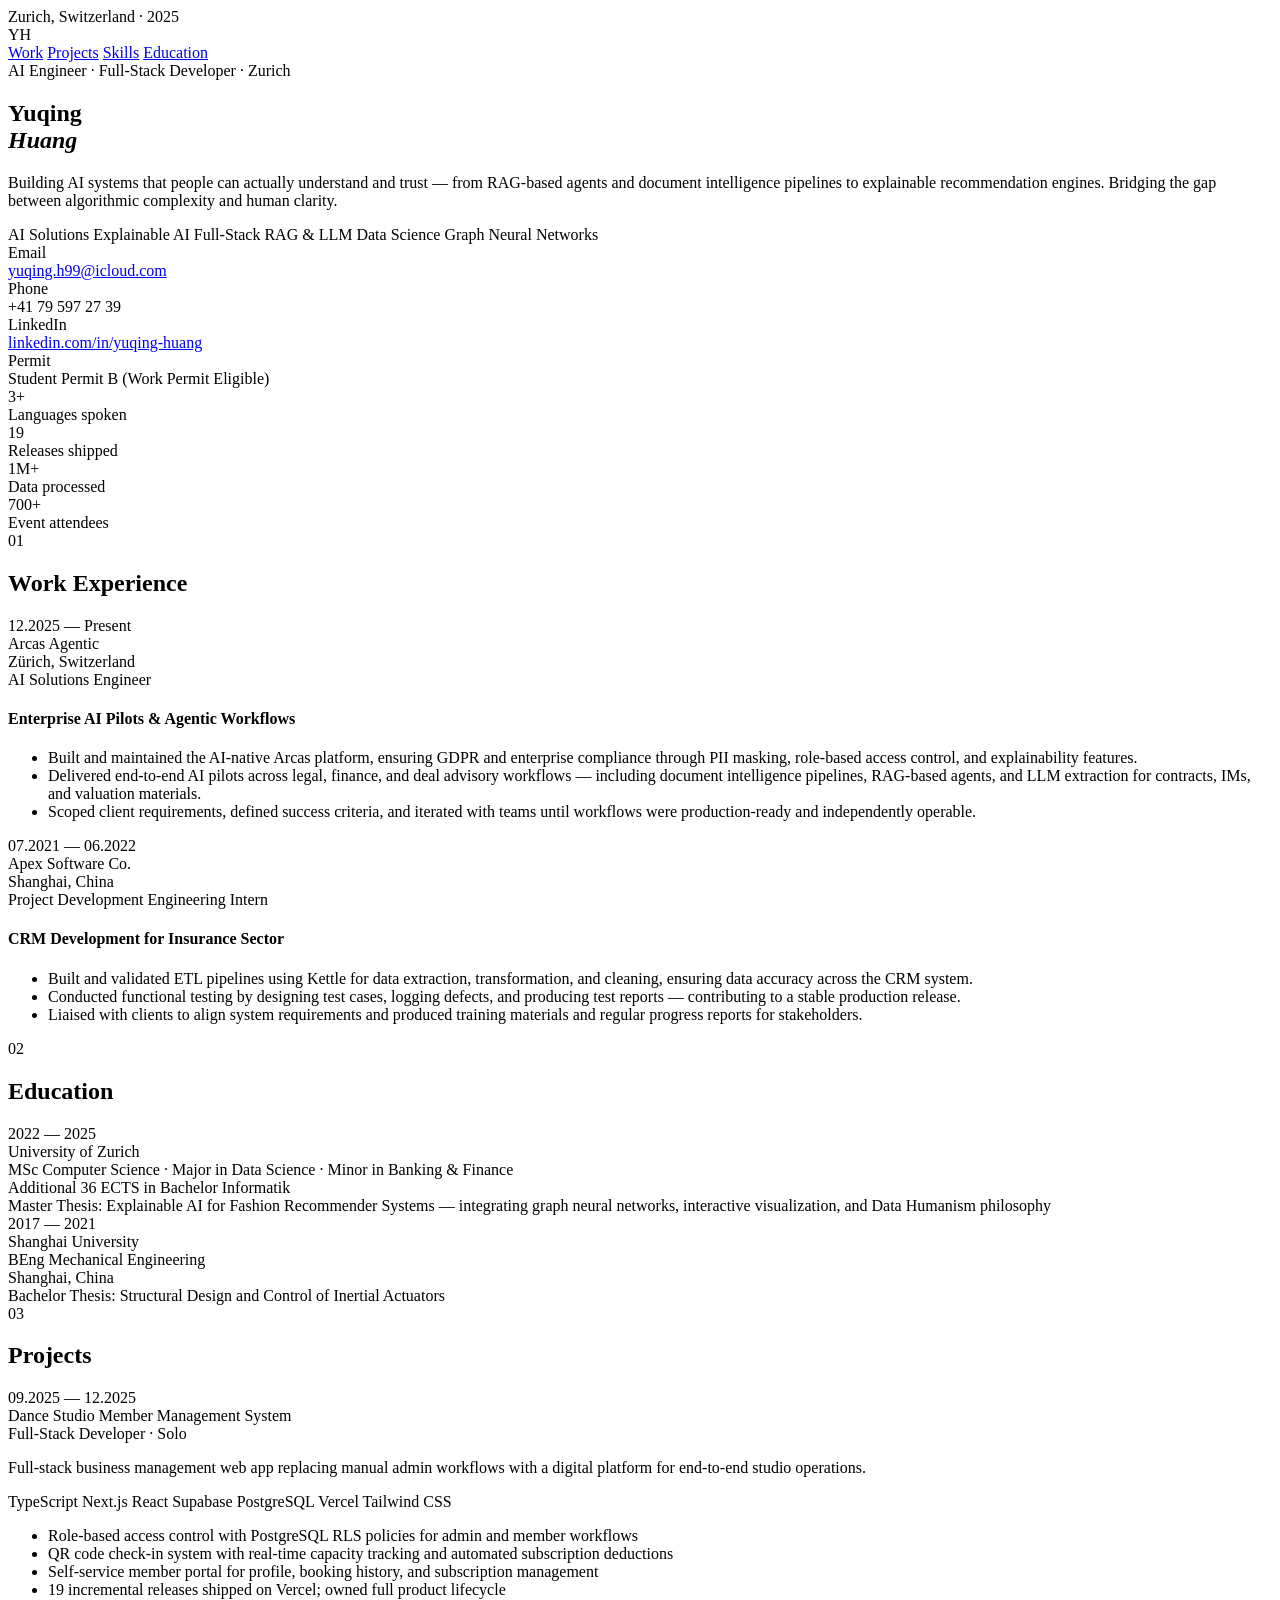
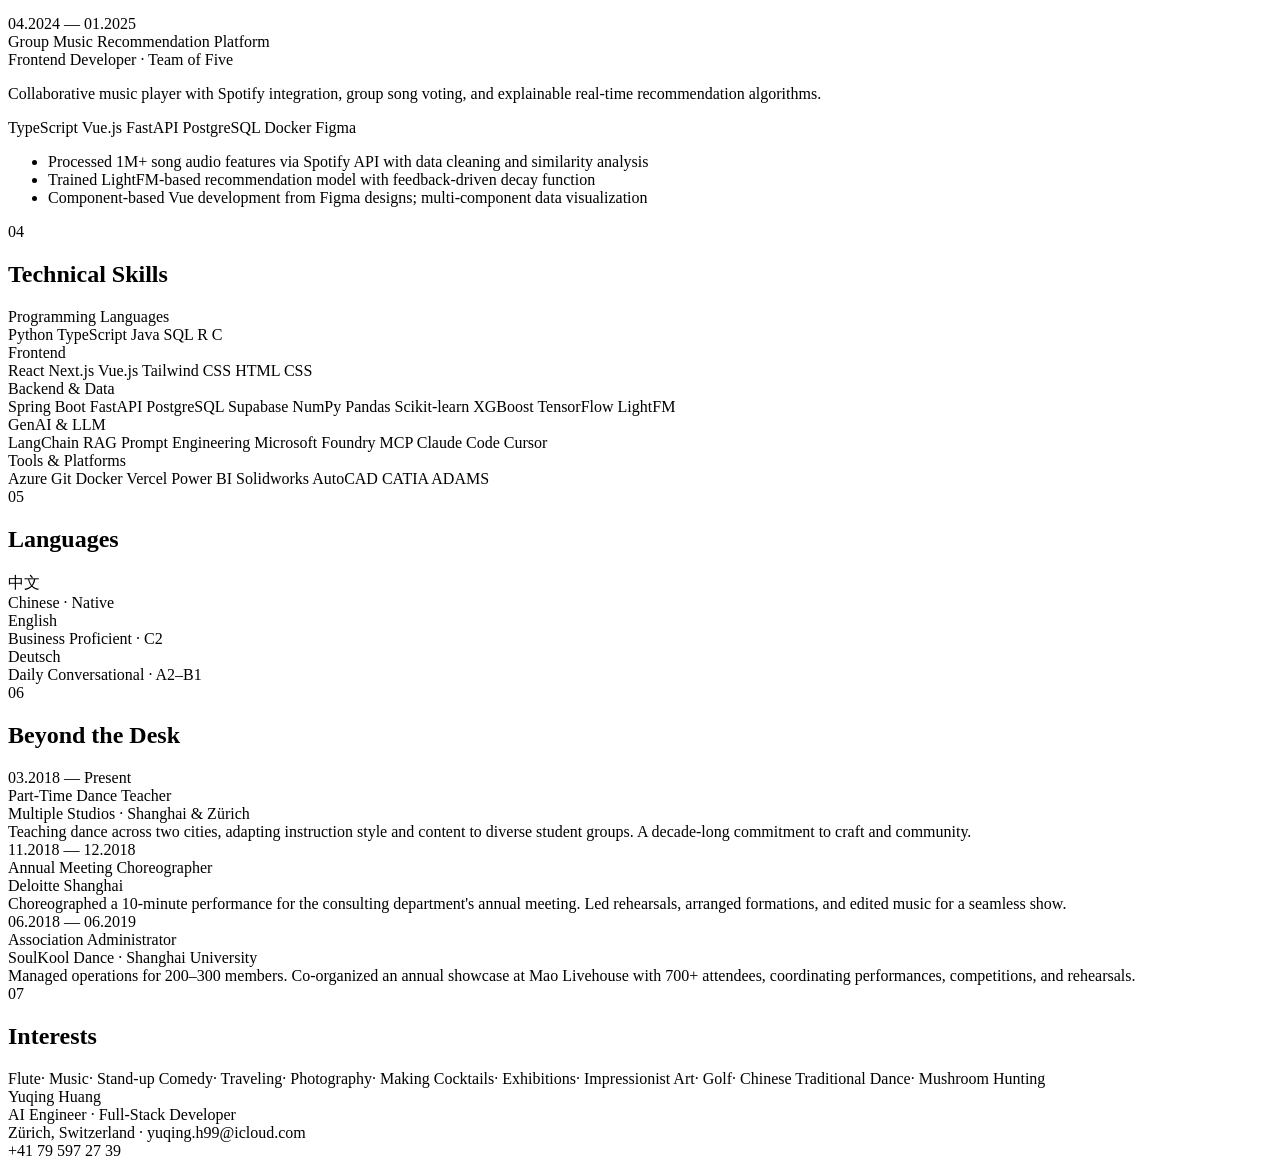
==== index.html @ eec92a1e "Deploy: static resume site Made-with: Cursor" ====
<!DOCTYPE html>
<html lang="en">
<head>
<meta charset="UTF-8">
<meta name="viewport" content="width=device-width, initial-scale=1.0">
<title>Yuqing Huang — AI Engineer & Full-Stack Developer</title>
<link rel="preconnect" href="https://fonts.googleapis.com">
<link href="https://fonts.googleapis.com/css2?family=Playfair+Display:ital,wght@0,400;0,700;0,900;1,400&family=DM+Mono:wght@300;400;500&family=DM+Sans:wght@300;400;500&display=swap" rel="stylesheet">
<link rel="stylesheet" href="styles.css">
</head>
<body>

<!-- MASTHEAD -->
<header class="masthead">
  <div class="masthead-left">Zurich, Switzerland · 2025</div>
  <div class="masthead-logo">YH</div>
  <nav class="masthead-right">
    <a href="#experience">Work</a>
    <a href="#projects">Projects</a>
    <a href="#skills">Skills</a>
    <a href="#education">Education</a>
  </nav>
</header>

<!-- HERO -->
<section class="hero">
  <div class="hero-content">
    <div class="hero-kicker">AI Engineer · Full-Stack Developer · Zurich</div>
    <h1 class="hero-headline">Yuqing<br><em>Huang</em></h1>
    <p class="hero-desc">
      Building AI systems that people can actually understand and trust — from RAG-based agents and document intelligence pipelines to explainable recommendation engines. Bridging the gap between algorithmic complexity and human clarity.
    </p>
    <div class="hero-tags">
      <span class="tag accent">AI Solutions</span>
      <span class="tag accent2">Explainable AI</span>
      <span class="tag">Full-Stack</span>
      <span class="tag">RAG &amp; LLM</span>
      <span class="tag">Data Science</span>
      <span class="tag">Graph Neural Networks</span>
    </div>
  </div>
  <aside class="hero-aside">
    <div class="contact-block">
      <div class="contact-label">Email</div>
      <div class="contact-value"><a href="mailto:yuqing.h99@icloud.com">yuqing.h99@icloud.com</a></div>
    </div>
    <div class="contact-block">
      <div class="contact-label">Phone</div>
      <div class="contact-value">+41 79 597 27 39</div>
    </div>
    <div class="contact-block">
      <div class="contact-label">LinkedIn</div>
      <div class="contact-value"><a href="https://linkedin.com/in/yuqing-huang-8309a61a2" target="_blank">linkedin.com/in/yuqing-huang</a></div>
    </div>
    <div class="contact-block">
      <div class="contact-label">Permit</div>
      <div class="contact-value">Student Permit B (Work Permit Eligible)</div>
    </div>
    <div class="stat-row">
      <div><div class="stat-num">3+</div><div class="stat-label">Languages spoken</div></div>
      <div><div class="stat-num">19</div><div class="stat-label">Releases shipped</div></div>
      <div><div class="stat-num">1M+</div><div class="stat-label">Data processed</div></div>
      <div><div class="stat-num">700+</div><div class="stat-label">Event attendees</div></div>
    </div>
  </aside>
</section>

<!-- EXPERIENCE -->
<section class="section" id="experience">
  <div class="section-header">
    <span class="section-num">01</span>
    <h2 class="section-title">Work Experience</h2>
    <div class="section-rule"></div>
  </div>
  <div class="exp-grid">

    <div class="exp-item">
      <div class="exp-meta">
        <div class="exp-period">12.2025 — Present</div>
        <div class="exp-company">Arcas Agentic</div>
        <div class="exp-location">Zürich, Switzerland</div>
      </div>
      <div class="exp-body">
        <div class="exp-role">AI Solutions Engineer</div>
        <h4>Enterprise AI Pilots &amp; Agentic Workflows</h4>
        <ul class="exp-bullets">
          <li>Built and maintained the AI-native Arcas platform, ensuring GDPR and enterprise compliance through PII masking, role-based access control, and explainability features.</li>
          <li>Delivered end-to-end AI pilots across legal, finance, and deal advisory workflows — including document intelligence pipelines, RAG-based agents, and LLM extraction for contracts, IMs, and valuation materials.</li>
          <li>Scoped client requirements, defined success criteria, and iterated with teams until workflows were production-ready and independently operable.</li>
        </ul>
      </div>
    </div>

    <div class="exp-item">
      <div class="exp-meta">
        <div class="exp-period">07.2021 — 06.2022</div>
        <div class="exp-company">Apex Software Co.</div>
        <div class="exp-location">Shanghai, China</div>
      </div>
      <div class="exp-body">
        <div class="exp-role">Project Development Engineering Intern</div>
        <h4>CRM Development for Insurance Sector</h4>
        <ul class="exp-bullets">
          <li>Built and validated ETL pipelines using Kettle for data extraction, transformation, and cleaning, ensuring data accuracy across the CRM system.</li>
          <li>Conducted functional testing by designing test cases, logging defects, and producing test reports — contributing to a stable production release.</li>
          <li>Liaised with clients to align system requirements and produced training materials and regular progress reports for stakeholders.</li>
        </ul>
      </div>
    </div>

  </div>
</section>

<!-- EDUCATION -->
<section class="section" id="education">
  <div class="section-header">
    <span class="section-num">02</span>
    <h2 class="section-title">Education</h2>
    <div class="section-rule"></div>
  </div>
  <div class="edu-grid">
    <div class="edu-card">
      <div class="edu-year">2022 — 2025</div>
      <div class="edu-school">University of Zurich</div>
      <div class="edu-degree">MSc Computer Science · Major in Data Science · Minor in Banking &amp; Finance<br>Additional 36 ECTS in Bachelor Informatik</div>
      <div class="edu-thesis">Master Thesis: Explainable AI for Fashion Recommender Systems — integrating graph neural networks, interactive visualization, and Data Humanism philosophy</div>
    </div>
    <div class="edu-card">
      <div class="edu-year">2017 — 2021</div>
      <div class="edu-school">Shanghai University</div>
      <div class="edu-degree">BEng Mechanical Engineering<br>Shanghai, China</div>
      <div class="edu-thesis">Bachelor Thesis: Structural Design and Control of Inertial Actuators</div>
    </div>
  </div>
</section>

<!-- PROJECTS -->
<section class="section" id="projects">
  <div class="section-header">
    <span class="section-num">03</span>
    <h2 class="section-title">Projects</h2>
    <div class="section-rule"></div>
  </div>
  <div class="proj-grid">

    <div class="proj-card">
      <div class="proj-period">09.2025 — 12.2025</div>
      <div class="proj-title">Dance Studio Member Management System</div>
      <div class="proj-role-badge">Full-Stack Developer · Solo</div>
      <p class="proj-desc">Full-stack business management web app replacing manual admin workflows with a digital platform for end-to-end studio operations.</p>
      <div class="proj-stack">
        <span class="stack-pill">TypeScript</span>
        <span class="stack-pill">Next.js</span>
        <span class="stack-pill">React</span>
        <span class="stack-pill">Supabase</span>
        <span class="stack-pill">PostgreSQL</span>
        <span class="stack-pill">Vercel</span>
        <span class="stack-pill">Tailwind CSS</span>
      </div>
      <ul class="proj-highlights">
        <li>Role-based access control with PostgreSQL RLS policies for admin and member workflows</li>
        <li>QR code check-in system with real-time capacity tracking and automated subscription deductions</li>
        <li>Self-service member portal for profile, booking history, and subscription management</li>
        <li>19 incremental releases shipped on Vercel; owned full product lifecycle</li>
      </ul>
    </div>

    <div class="proj-card">
      <div class="proj-period">04.2024 — 01.2025</div>
      <div class="proj-title">Group Music Recommendation Platform</div>
      <div class="proj-role-badge">Frontend Developer · Team of Five</div>
      <p class="proj-desc">Collaborative music player with Spotify integration, group song voting, and explainable real-time recommendation algorithms.</p>
      <div class="proj-stack">
        <span class="stack-pill">TypeScript</span>
        <span class="stack-pill">Vue.js</span>
        <span class="stack-pill">FastAPI</span>
        <span class="stack-pill">PostgreSQL</span>
        <span class="stack-pill">Docker</span>
        <span class="stack-pill">Figma</span>
      </div>
      <ul class="proj-highlights">
        <li>Processed 1M+ song audio features via Spotify API with data cleaning and similarity analysis</li>
        <li>Trained LightFM-based recommendation model with feedback-driven decay function</li>
        <li>Component-based Vue development from Figma designs; multi-component data visualization</li>
      </ul>
    </div>

  </div>
</section>

<!-- SKILLS -->
<section class="section" id="skills">
  <div class="section-header">
    <span class="section-num">04</span>
    <h2 class="section-title">Technical Skills</h2>
    <div class="section-rule"></div>
  </div>
  <div class="skills-layout">
    <div>
      <div class="skill-group">
        <div class="skill-group-label">Programming Languages</div>
        <div class="skills-pills">
          <span class="skill-pill highlight">Python</span>
          <span class="skill-pill highlight2">TypeScript</span>
          <span class="skill-pill">Java</span>
          <span class="skill-pill">SQL</span>
          <span class="skill-pill">R</span>
          <span class="skill-pill">C</span>
        </div>
      </div>
      <div class="skill-group">
        <div class="skill-group-label">Frontend</div>
        <div class="skills-pills">
          <span class="skill-pill highlight2">React</span>
          <span class="skill-pill">Next.js</span>
          <span class="skill-pill">Vue.js</span>
          <span class="skill-pill">Tailwind CSS</span>
          <span class="skill-pill">HTML</span>
          <span class="skill-pill">CSS</span>
        </div>
      </div>
      <div class="skill-group">
        <div class="skill-group-label">Backend &amp; Data</div>
        <div class="skills-pills">
          <span class="skill-pill">Spring Boot</span>
          <span class="skill-pill">FastAPI</span>
          <span class="skill-pill">PostgreSQL</span>
          <span class="skill-pill">Supabase</span>
          <span class="skill-pill">NumPy</span>
          <span class="skill-pill">Pandas</span>
          <span class="skill-pill">Scikit-learn</span>
          <span class="skill-pill">XGBoost</span>
          <span class="skill-pill">TensorFlow</span>
          <span class="skill-pill">LightFM</span>
        </div>
      </div>
    </div>
    <div>
      <div class="skill-group">
        <div class="skill-group-label">GenAI &amp; LLM</div>
        <div class="skills-pills">
          <span class="skill-pill highlight">LangChain</span>
          <span class="skill-pill highlight">RAG</span>
          <span class="skill-pill highlight">Prompt Engineering</span>
          <span class="skill-pill">Microsoft Foundry</span>
          <span class="skill-pill">MCP</span>
          <span class="skill-pill">Claude Code</span>
          <span class="skill-pill">Cursor</span>
        </div>
      </div>
      <div class="skill-group">
        <div class="skill-group-label">Tools &amp; Platforms</div>
        <div class="skills-pills">
          <span class="skill-pill">Azure</span>
          <span class="skill-pill">Git</span>
          <span class="skill-pill">Docker</span>
          <span class="skill-pill">Vercel</span>
          <span class="skill-pill">Power BI</span>
          <span class="skill-pill">Solidworks</span>
          <span class="skill-pill">AutoCAD</span>
          <span class="skill-pill">CATIA</span>
          <span class="skill-pill">ADAMS</span>
        </div>
      </div>
    </div>
  </div>
</section>

<!-- LANGUAGES -->
<section class="section">
  <div class="section-header">
    <span class="section-num">05</span>
    <h2 class="section-title">Languages</h2>
    <div class="section-rule"></div>
  </div>
  <div class="lang-row">
    <div class="lang-card">
      <div class="lang-name">中文</div>
      <div class="lang-bar"><div class="lang-fill" style="width:100%"></div></div>
      <div class="lang-level">Chinese · Native</div>
    </div>
    <div class="lang-card">
      <div class="lang-name">English</div>
      <div class="lang-bar"><div class="lang-fill" style="width:95%"></div></div>
      <div class="lang-level">Business Proficient · C2</div>
    </div>
    <div class="lang-card">
      <div class="lang-name">Deutsch</div>
      <div class="lang-bar"><div class="lang-fill" style="width:45%"></div></div>
      <div class="lang-level">Daily Conversational · A2–B1</div>
    </div>
  </div>
</section>

<!-- EXTRACURRICULAR -->
<section class="section">
  <div class="section-header">
    <span class="section-num">06</span>
    <h2 class="section-title">Beyond the Desk</h2>
    <div class="section-rule"></div>
  </div>
  <div class="extra-grid">
    <div class="extra-card">
      <div class="extra-period">03.2018 — Present</div>
      <div class="extra-title">Part-Time Dance Teacher</div>
      <div class="extra-org">Multiple Studios · Shanghai &amp; Zürich</div>
      <div class="extra-desc">Teaching dance across two cities, adapting instruction style and content to diverse student groups. A decade-long commitment to craft and community.</div>
    </div>
    <div class="extra-card">
      <div class="extra-period">11.2018 — 12.2018</div>
      <div class="extra-title">Annual Meeting Choreographer</div>
      <div class="extra-org">Deloitte Shanghai</div>
      <div class="extra-desc">Choreographed a 10-minute performance for the consulting department's annual meeting. Led rehearsals, arranged formations, and edited music for a seamless show.</div>
    </div>
    <div class="extra-card">
      <div class="extra-period">06.2018 — 06.2019</div>
      <div class="extra-title">Association Administrator</div>
      <div class="extra-org">SoulKool Dance · Shanghai University</div>
      <div class="extra-desc">Managed operations for 200–300 members. Co-organized an annual showcase at Mao Livehouse with 700+ attendees, coordinating performances, competitions, and rehearsals.</div>
    </div>
  </div>
</section>

<!-- INTERESTS -->
<section class="section">
  <div class="section-header">
    <span class="section-num">07</span>
    <h2 class="section-title">Interests</h2>
    <div class="section-rule"></div>
  </div>
  <div class="interests-cloud">
    <span class="interest-item">Flute</span><span class="interest-dot">·</span>
    <span class="interest-item">Music</span><span class="interest-dot">·</span>
    <span class="interest-item">Stand-up Comedy</span><span class="interest-dot">·</span>
    <span class="interest-item">Traveling</span><span class="interest-dot">·</span>
    <span class="interest-item">Photography</span><span class="interest-dot">·</span>
    <span class="interest-item">Making Cocktails</span><span class="interest-dot">·</span>
    <span class="interest-item">Exhibitions</span><span class="interest-dot">·</span>
    <span class="interest-item">Impressionist Art</span><span class="interest-dot">·</span>
    <span class="interest-item">Golf</span><span class="interest-dot">·</span>
    <span class="interest-item">Chinese Traditional Dance</span><span class="interest-dot">·</span>
    <span class="interest-item">Mushroom Hunting</span>
  </div>
</section>

<!-- FOOTER -->
<footer>
  <div class="footer-name">Yuqing Huang</div>
  <div class="footer-meta">
    AI Engineer · Full-Stack Developer<br>
    Zürich, Switzerland · yuqing.h99@icloud.com<br>
    +41 79 597 27 39
  </div>
</footer>

</body>
</html>
---- styles.css ----
:root {
:  --ink: #0f0f13;
:  --paper: #ffffff;
:  --cream: #f7f8fa;
:  --accent: #c0392b;
:  --accent2: #1d4ed8;
:  --muted: #4b4b57;
:  --rule: #dde0e6;
:}
:
:*, *::before, *::after { box-sizing: border-box; margin: 0; padding: 0; }
:html { scroll-behavior: smooth; }
:
:body {
:  background: var(--paper);
:  color: var(--ink);
:  font-family: 'DM Sans', sans-serif;
:  font-weight: 400;
:  font-size: 15px;
:  line-height: 1.75;
:  overflow-x: hidden;
:}
:
:/* MASTHEAD */
:.masthead {
:  border-bottom: 3px solid var(--ink);
:  padding: 0 60px;
:  display: grid;
:  grid-template-columns: 1fr auto 1fr;
:  align-items: center;
:  height: 64px;
:  position: sticky;
:  top: 0;
:  background: var(--paper);
:  z-index: 100;
:  box-shadow: 0 1px 0 var(--rule);
:}
:.masthead-left {
:  font-family: 'DM Mono', monospace;
:  font-size: 11px;
:  letter-spacing: 0.12em;
:  color: var(--muted);
:  text-transform: uppercase;
:}
:.masthead-logo {
:  font-family: 'Playfair Display', serif;
:  font-size: 22px;
:  font-weight: 900;
:  letter-spacing: -0.02em;
:  text-align: center;
:}
:.masthead-right {
:  display: flex;
:  gap: 28px;
:  justify-content: flex-end;
:}
:.masthead-right a {
:  font-family: 'DM Mono', monospace;
:  font-size: 10px;
:  letter-spacing: 0.14em;
:  text-transform: uppercase;
:  text-decoration: none;
:  color: var(--ink);
:  transition: color 0.2s;
:}
:.masthead-right a:hover { color: var(--accent); }
:
:/* HERO */
:.hero {
:  padding: 80px 60px 60px;
:  border-bottom: 1px solid var(--rule);
:  display: grid;
:  grid-template-columns: 1fr 340px;
:  gap: 60px;
:  align-items: end;
:}
:.hero-kicker {
:  font-family: 'DM Mono', monospace;
:  font-size: 11px;
:  letter-spacing: 0.18em;
:  text-transform: uppercase;
:  color: var(--accent);
:  margin-bottom: 20px;
:  display: flex;
:  align-items: center;
:  gap: 12px;
:  animation: fadeUp 0.6s 0.1s both;
:}
:.hero-kicker::before {
:  content: '';
:  display: block;
:  width: 32px;
:  height: 1px;
:  background: var(--accent);
:}
:.hero-headline {
:  font-family: 'Playfair Display', serif;
:  font-size: clamp(52px, 7vw, 96px);
:  font-weight: 900;
:  line-height: 0.95;
:  letter-spacing: -0.03em;
:  margin-bottom: 32px;
:  animation: fadeUp 0.7s 0.2s both;
:}
:.hero-headline em { font-style: italic; color: var(--accent); }
:.hero-desc {
:  font-size: 16px;
:  color: var(--muted);
:  max-width: 520px;
:  line-height: 1.7;
:  margin-bottom: 40px;
:  animation: fadeUp 0.7s 0.35s both;
:}
:.hero-tags {
:  display: flex;
:  flex-wrap: wrap;
:  gap: 10px;
:  animation: fadeUp 0.7s 0.5s both;
:}
:.tag {
:  border: 1px solid var(--ink);
:  padding: 5px 14px;
:  font-family: 'DM Mono', monospace;
:  font-size: 10px;
:  letter-spacing: 0.12em;
:  text-transform: uppercase;
:  border-radius: 100px;
:  transition: all 0.2s;
:  cursor: default;
:}
:.tag:hover { background: var(--ink); color: var(--paper); }
:.tag.accent { background: var(--accent); color: white; border-color: var(--accent); }
:.tag.accent2 { background: var(--accent2); color: white; border-color: var(--accent2); }
:
:.hero-aside {
:  border-left: 1px solid var(--rule);
:  padding-left: 40px;
:  padding-bottom: 8px;
:  animation: fadeUp 0.8s 0.4s both;
:}
:.contact-block { margin-bottom: 22px; }
:.contact-label {
:  font-family: 'DM Mono', monospace;
:  font-size: 9px;
:  letter-spacing: 0.2em;
:  text-transform: uppercase;
:  color: var(--muted);
:  margin-bottom: 4px;
:}
:.contact-value { font-size: 13.5px; color: var(--ink); }
:.contact-value a { color: var(--ink); text-decoration: none; border-bottom: 1px solid var(--rule); transition: border-color 0.2s; }
:.contact-value a:hover { border-color: var(--accent); }
:
:.stat-row {
:  display: grid;
:  grid-template-columns: 1fr 1fr;
:  gap: 20px;
:  margin-top: 28px;
:  padding-top: 24px;
:  border-top: 1px solid var(--rule);
:}
:.stat-num {
:  font-family: 'Playfair Display', serif;
:  font-size: 34px;
:  font-weight: 700;
:  letter-spacing: -0.03em;
:  line-height: 1;
:}
:.stat-label {
:  font-family: 'DM Mono', monospace;
:  font-size: 9px;
:  letter-spacing: 0.15em;
:  text-transform: uppercase;
:  color: var(--muted);
:  margin-top: 4px;
:}
:
:/* SECTION */
:.section {
:  padding: 70px 60px;
:  border-bottom: 1px solid var(--rule);
:}
:.section:nth-child(even) { background: var(--cream); }
:.section-header {
:  display: flex;
:  align-items: baseline;
:  gap: 20px;
:  margin-bottom: 48px;
:}
:.section-num {
:  font-family: 'DM Mono', monospace;
:  font-size: 11px;
:  color: var(--accent);
:  letter-spacing: 0.1em;
:}
:.section-title {
:  font-family: 'Playfair Display', serif;
:  font-size: 36px;
:  font-weight: 700;
:  letter-spacing: -0.02em;
:}
:.section-rule { flex: 1; height: 1px; background: var(--rule); }
:
:/* EXPERIENCE */
:.exp-grid { display: grid; gap: 0; }
:.exp-item {
:  display: grid;
:  grid-template-columns: 200px 1fr;
:  gap: 40px;
:  padding: 36px 0;
:  border-top: 1px solid var(--rule);
:}
:.exp-meta { padding-top: 4px; }
:.exp-period {
:  font-family: 'DM Mono', monospace;
:  font-size: 11px;
:  color: var(--accent);
:  letter-spacing: 0.08em;
:  margin-bottom: 8px;
:}
:.exp-company {
:  font-family: 'Playfair Display', serif;
:  font-size: 18px;
:  font-weight: 700;
:  margin-bottom: 4px;
:}
:.exp-location {
:  font-family: 'DM Mono', monospace;
:  font-size: 10px;
:  color: var(--muted);
:  letter-spacing: 0.1em;
:}
:.exp-role {
:  font-family: 'DM Mono', monospace;
:  font-size: 10px;
:  letter-spacing: 0.12em;
:  text-transform: uppercase;
:  color: var(--accent2);
:  margin-bottom: 14px;
:  font-weight: 500;
:}
:.exp-body h4 {
:  font-family: 'Playfair Display', serif;
:  font-size: 22px;
:  font-weight: 700;
:  margin-bottom: 14px;
:  line-height: 1.2;
:}
:.exp-bullets { list-style: none; }
:.exp-bullets li {
:  font-size: 14.5px;
:  color: var(--ink);
:  line-height: 1.7;
:  padding: 7px 0 7px 22px;
:  position: relative;
:  border-top: 1px solid var(--cream);
:}
:.exp-bullets li::before {
:  content: '→';
:  position: absolute;
:  left: 0;
:  color: var(--accent);
:  font-size: 12px;
:  top: 10px;
:}
:
:/* EDUCATION */
:.edu-grid {
:  display: grid;
:  grid-template-columns: 1fr 1fr;
:  gap: 2px;
:  background: var(--ink);
:  border: 2px solid var(--ink);
:}
:.edu-card {
:  background: var(--paper);
:  padding: 40px;
:}
:.edu-year {
:  font-family: 'DM Mono', monospace;
:  font-size: 11px;
:  color: var(--accent);
:  letter-spacing: 0.1em;
:  margin-bottom: 12px;
:}
:.edu-school {
:  font-family: 'Playfair Display', serif;
:  font-size: 22px;
:  font-weight: 700;
:  margin-bottom: 8px;
:  line-height: 1.2;
:}
:.edu-degree {
:  font-size: 13.5px;
:  color: var(--muted);
:  margin-bottom: 18px;
:  line-height: 1.6;
:}
:.edu-thesis {
:  font-size: 13.5px;
:  padding: 14px 18px;
:  background: var(--cream);
:  border-left: 3px solid var(--accent);
:  font-style: italic;
:  color: var(--ink);
:  line-height: 1.6;
:}
:
:/* PROJECTS */
:.proj-grid {
:  display: grid;
:  grid-template-columns: 1fr 1fr;
:  gap: 32px;
:}
:.proj-card {
:  border: 1px solid var(--rule);
:  padding: 32px;
:  position: relative;
:  overflow: hidden;
:  background: var(--paper);
:  transition: border-color 0.3s;
:}
:.proj-card::before {
:  content: '';
:  position: absolute;
:  top: 0; left: 0; right: 0;
:  height: 3px;
:  background: var(--accent);
:  transform: scaleX(0);
:  transform-origin: left;
:  transition: transform 0.3s;
:}
:.proj-card:hover::before { transform: scaleX(1); }
:.proj-card:hover { border-color: var(--ink); }
:.proj-period {
:  font-family: 'DM Mono', monospace;
:  font-size: 10px;
:  color: var(--muted);
:  letter-spacing: 0.1em;
:  margin-bottom: 12px;
:}
:.proj-title {
:  font-family: 'Playfair Display', serif;
:  font-size: 20px;
:  font-weight: 700;
:  margin-bottom: 10px;
:  line-height: 1.2;
:}
:.proj-role-badge {
:  display: inline-block;
:  font-family: 'DM Mono', monospace;
:  font-size: 9px;
:  letter-spacing: 0.14em;
:  text-transform: uppercase;
:  padding: 4px 10px;
:  background: var(--ink);
:  color: var(--paper);
:  border-radius: 2px;
:  margin-bottom: 16px;
:}
:.proj-desc {
:  font-size: 13.5px;
:  color: var(--muted);
:  margin-bottom: 20px;
:  line-height: 1.65;
:}
:.proj-stack {
:  display: flex;
:  flex-wrap: wrap;
:  gap: 6px;
:  margin-bottom: 20px;
:}
:.stack-pill {
:  font-family: 'DM Mono', monospace;
:  font-size: 9px;
:  letter-spacing: 0.08em;
:  padding: 3px 9px;
:  border: 1px solid var(--rule);
:  border-radius: 3px;
:  color: var(--muted);
:}
:.proj-highlights { list-style: none; }
:.proj-highlights li {
:  font-size: 13.5px;
:  color: var(--ink);
:  padding: 6px 0 6px 18px;
:  position: relative;
:  border-top: 1px solid var(--cream);
:  line-height: 1.6;
:}
:.proj-highlights li::before {
:  content: '·';
:  position: absolute;
:  left: 0;
:  color: var(--accent);
:  font-size: 20px;
:  line-height: 1;
:  top: 5px;
:}
:
:/* SKILLS */
:.skills-layout { display: grid; grid-template-columns: 1fr 1fr; gap: 48px; }
:.skill-group { margin-bottom: 32px; }
:.skill-group-label {
:  font-family: 'DM Mono', monospace;
:  font-size: 10px;
:  letter-spacing: 0.18em;
:  text-transform: uppercase;
:  color: var(--accent);
:  margin-bottom: 14px;
:  padding-bottom: 8px;
:  border-bottom: 1px solid var(--rule);
:}
:.skills-pills { display: flex; flex-wrap: wrap; gap: 8px; }
:.skill-pill {
:  font-size: 13px;
:  padding: 5px 14px;
:  background: var(--cream);
:  border-radius: 4px;
:  color: var(--ink);
:  transition: all 0.2s;
:  cursor: default;
:}
:.skill-pill:hover { background: var(--ink); color: var(--paper); }
:.skill-pill.highlight { background: var(--accent); color: white; }
:.skill-pill.highlight2 { background: var(--accent2); color: white; }
:
:/* LANGUAGES */
:.lang-row {
:  display: grid;
:  grid-template-columns: repeat(3, 1fr);
:  gap: 2px;
:  background: var(--ink);
:  border: 2px solid var(--ink);
:}
:.lang-card { background: var(--paper); padding: 32px; text-align: center; }
:.lang-name {
:  font-family: 'Playfair Display', serif;
:  font-size: 28px;
:  font-weight: 700;
:  margin-bottom: 8px;
:}
:.lang-level {
:  font-family: 'DM Mono', monospace;
:  font-size: 10px;
:  letter-spacing: 0.14em;
:  text-transform: uppercase;
:  color: var(--muted);
:}
:.lang-bar {
:  width: 60px;
:  height: 3px;
:  background: var(--rule);
:  margin: 12px auto;
:  border-radius: 2px;
:  overflow: hidden;
:}
:.lang-fill { height: 100%; background: var(--accent); border-radius: 2px; }
:
:/* EXTRACURRICULAR */
:.extra-grid { display: grid; grid-template-columns: 1fr 1fr 1fr; gap: 24px; }
:.extra-card { padding: 28px; border: 1px solid var(--rule); background: var(--paper); }
:.extra-period {
:  font-family: 'DM Mono', monospace;
:  font-size: 10px;
:  color: var(--accent);
:  letter-spacing: 0.08em;
:  margin-bottom: 10px;
:}
:.extra-title {
:  font-family: 'Playfair Display', serif;
:  font-size: 17px;
:  font-weight: 700;
:  margin-bottom: 6px;
:  line-height: 1.3;
:}
:.extra-org {
:  font-family: 'DM Mono', monospace;
:  font-size: 10px;
:  color: var(--accent2);
:  letter-spacing: 0.1em;
:  margin-bottom: 12px;
:}
:.extra-desc { font-size: 13.5px; color: var(--muted); line-height: 1.6; }
:
:/* INTERESTS */
:.interests-cloud { display: flex; flex-wrap: wrap; gap: 12px; align-items: center; }
:.interest-item {
:  font-family: 'Playfair Display', serif;
:  font-style: italic;
:  font-size: clamp(13px, 2vw, 20px);
:  color: var(--muted);
:  transition: color 0.2s;
:  cursor: default;
:}
:.interest-item:hover { color: var(--accent); }
:.interest-dot { color: var(--rule); font-family: 'DM Mono', monospace; }
:
:/* FOOTER */
:footer {
:  padding: 48px 60px;
:  display: flex;
:  justify-content: space-between;
:  align-items: center;
:  background: var(--ink);
:  color: var(--paper);
:}
:.footer-name { font-family: 'Playfair Display', serif; font-size: 28px; font-weight: 700; }
:.footer-meta {
:  font-family: 'DM Mono', monospace;
:  font-size: 10px;
:  letter-spacing: 0.12em;
:  color: #a0a0a8;
:  text-align: right;
:  line-height: 1.8;
:}
:
:@keyframes fadeUp {
:  from { opacity: 0; transform: translateY(24px); }
:  to   { opacity: 1; transform: none; }
:}
:
:@media (max-width: 900px) {
:  .masthead { padding: 0 24px; }
:  .masthead-left { display: none; }
:  .hero { grid-template-columns: 1fr; padding: 48px 24px; }
:  .hero-aside { border-left: none; border-top: 1px solid var(--rule); padding-left: 0; padding-top: 32px; }
:  .section { padding: 48px 24px; }
:  .exp-item { grid-template-columns: 1fr; gap: 8px; }
:  .edu-grid, .proj-grid, .lang-row, .extra-grid, .skills-layout { grid-template-columns: 1fr; }
:  footer { flex-direction: column; gap: 20px; text-align: center; padding: 40px 24px; }
:  .footer-meta { text-align: center; }
:}
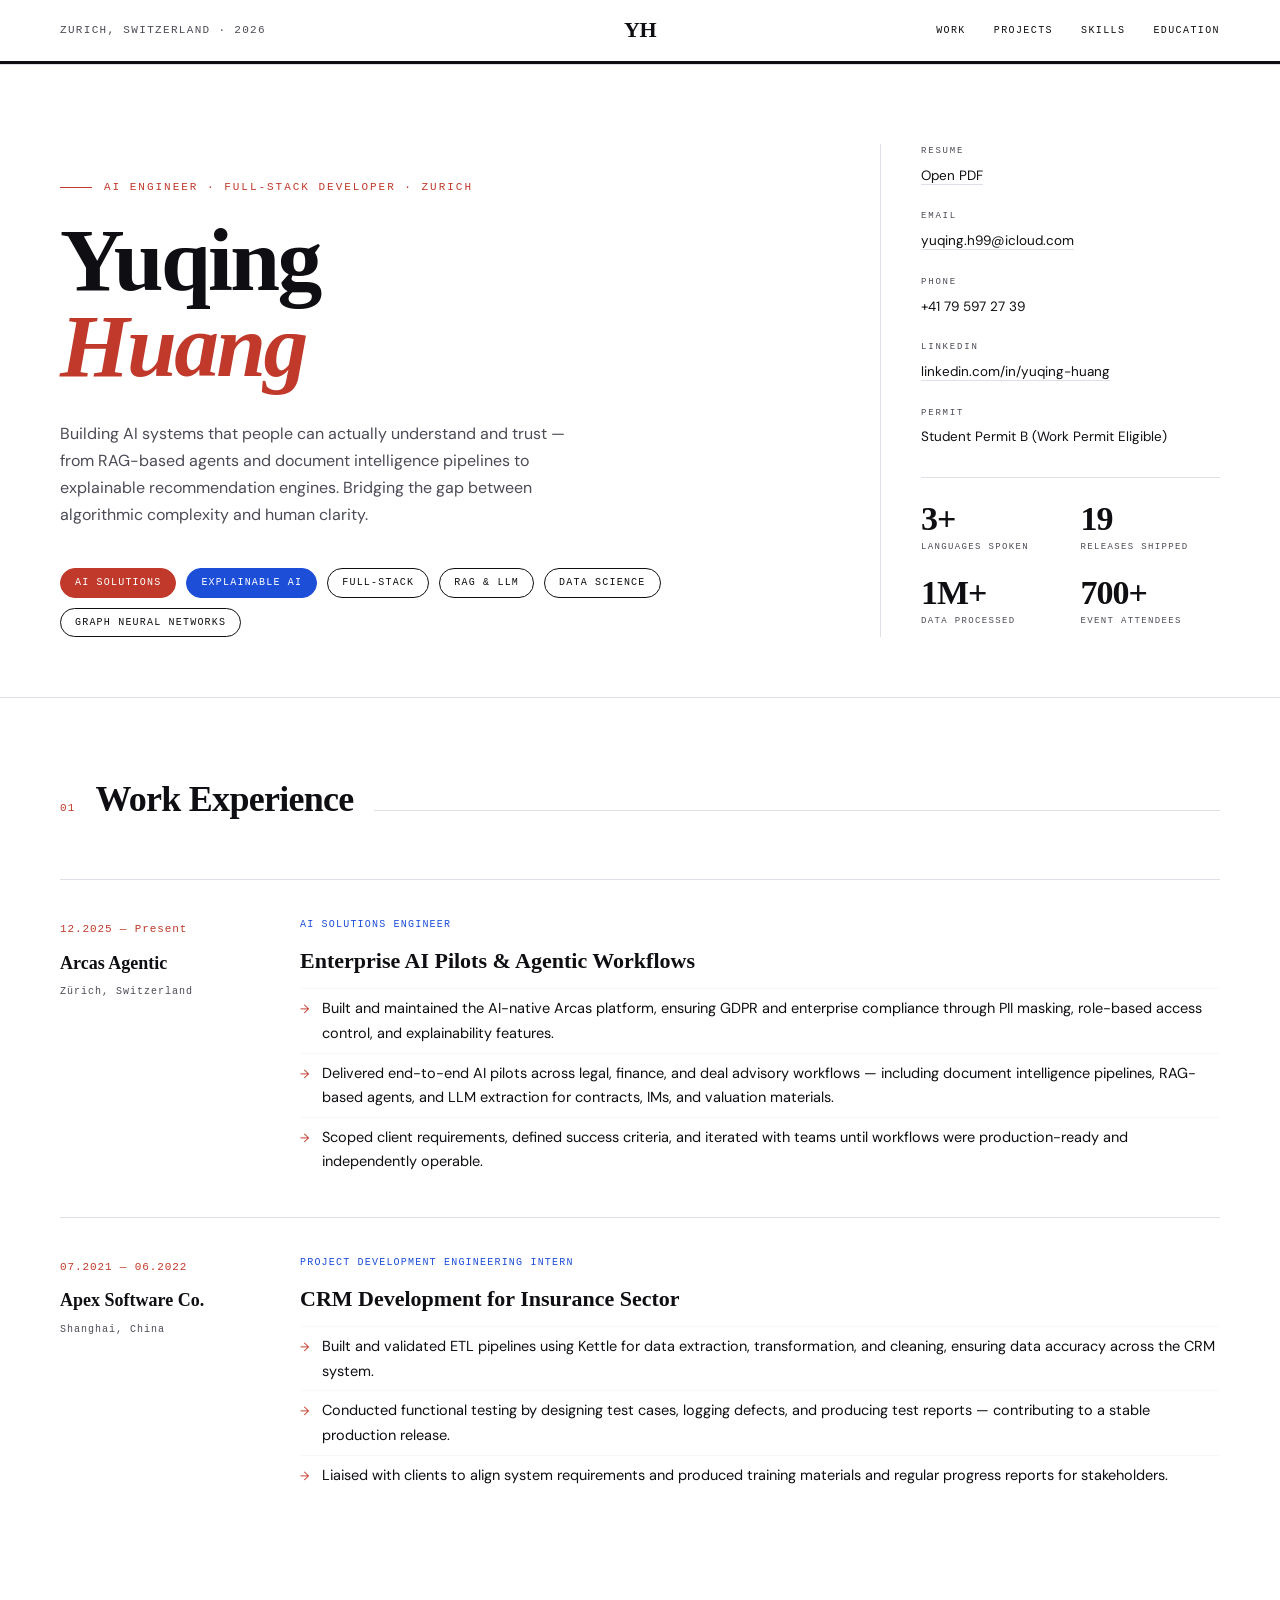
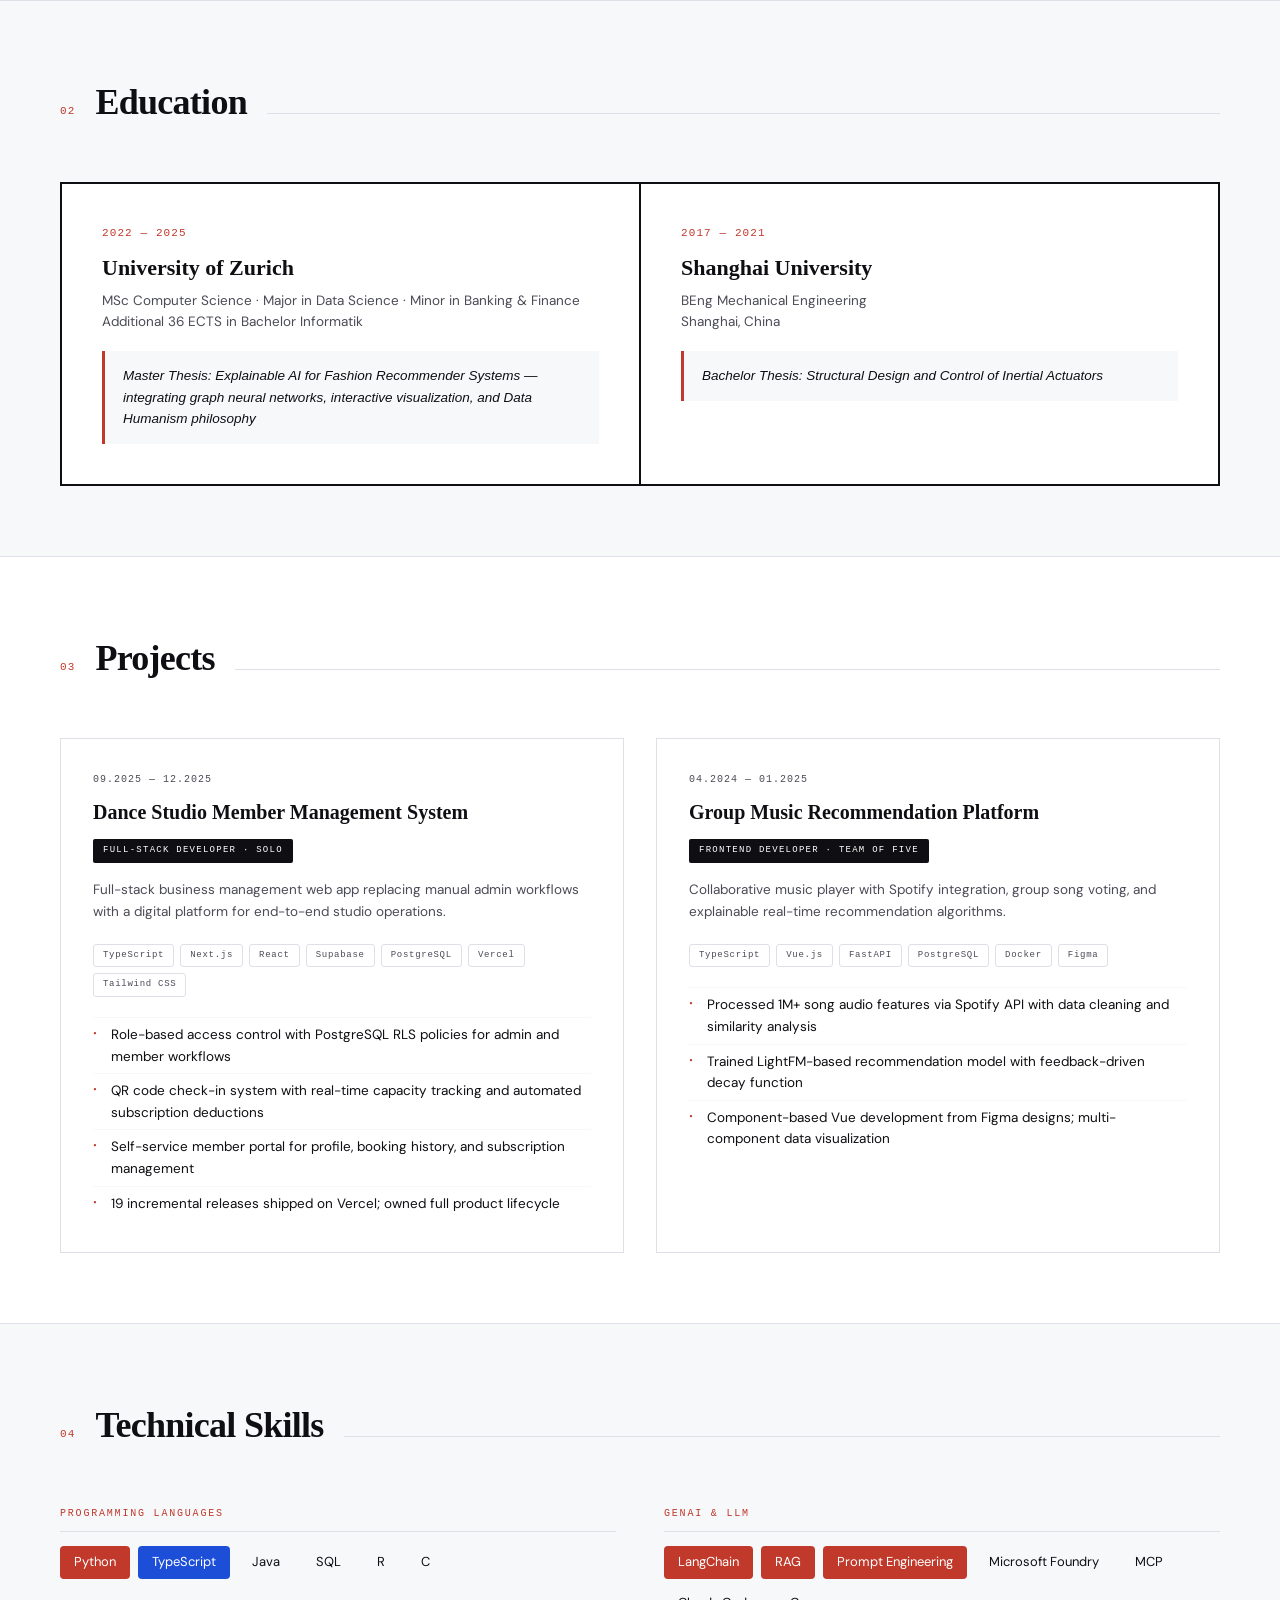
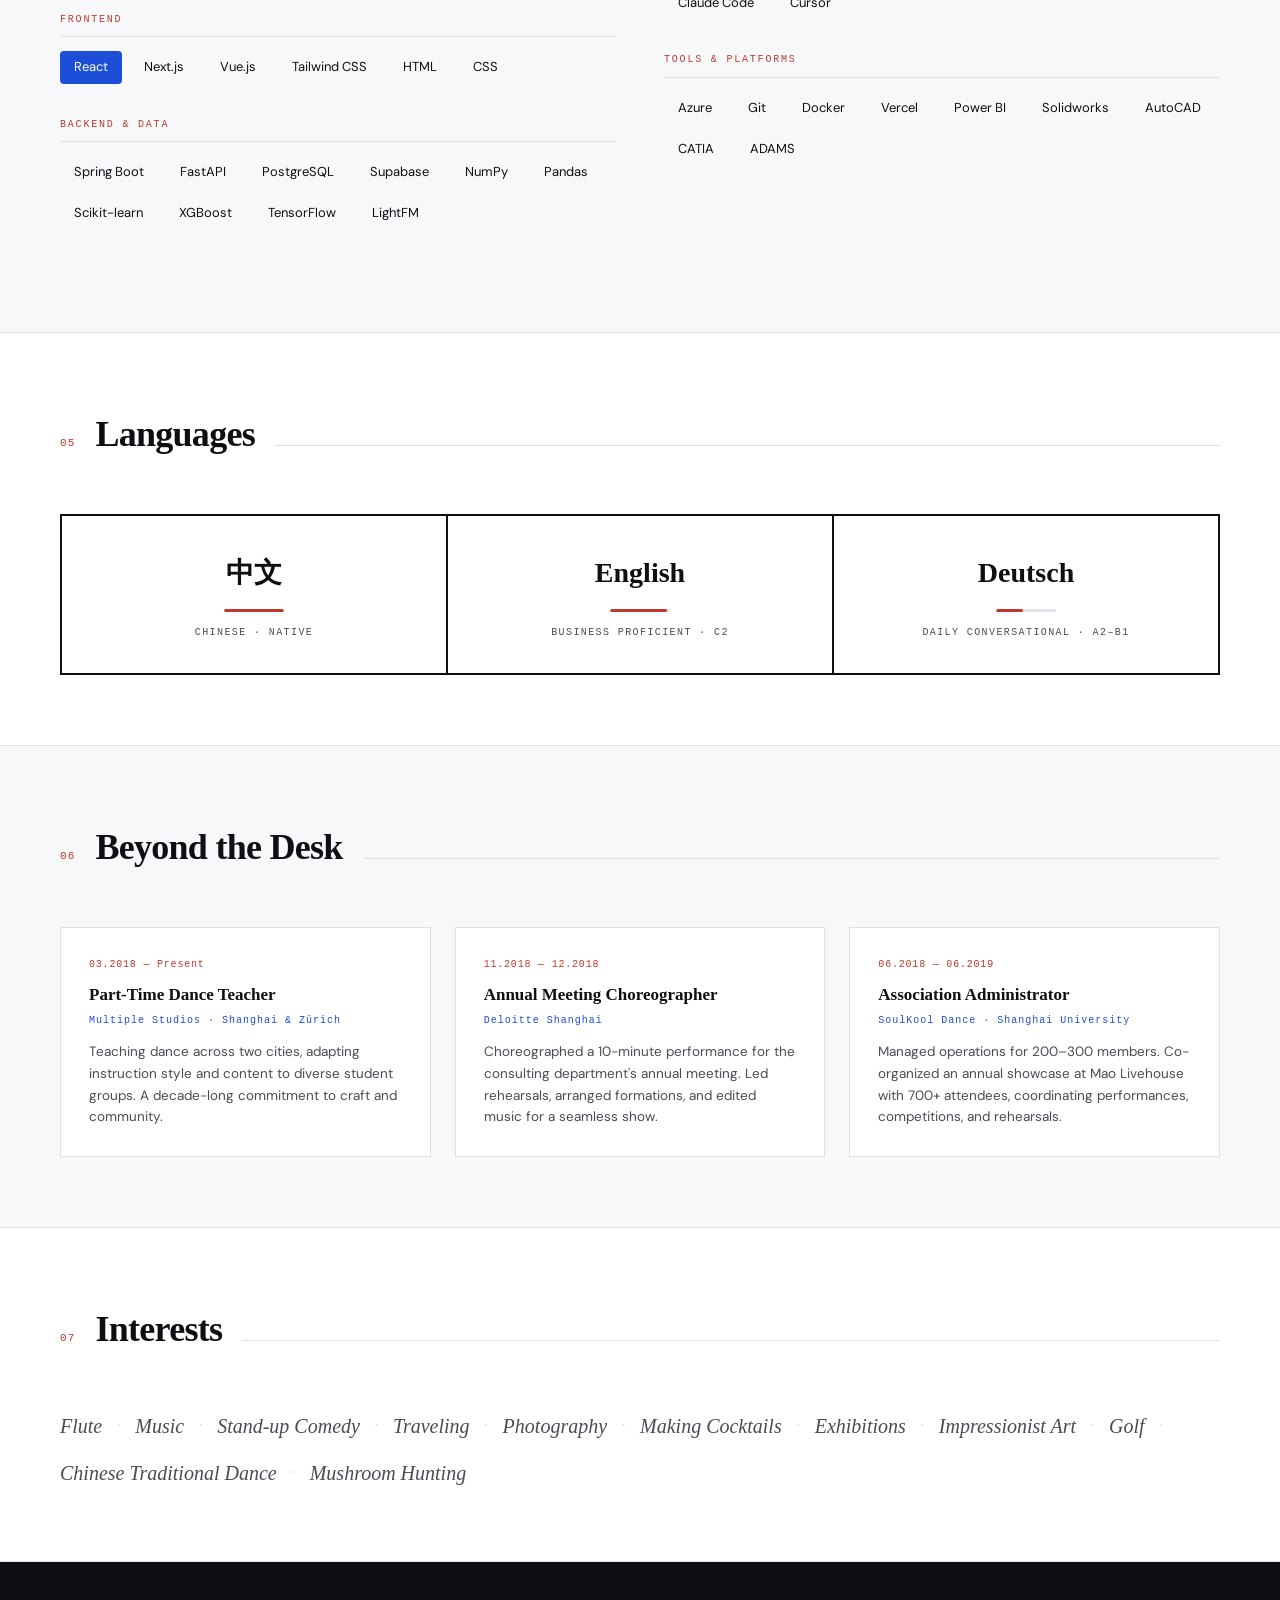
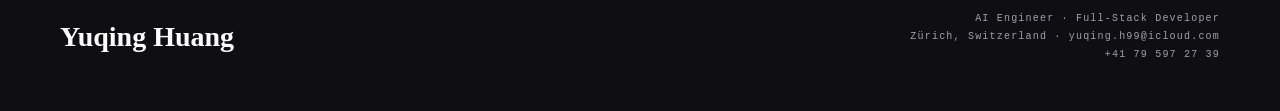
==== commit c46a832f: "Update year in masthead and add resume link in contact section; add new resume PDF file" ====
--- a/index.html
+++ b/index.html
@@ -12,7 +12,7 @@
 
 <!-- MASTHEAD -->
 <header class="masthead">
-  <div class="masthead-left">Zurich, Switzerland · 2025</div>
+  <div class="masthead-left">Zurich, Switzerland · 2026</div>
   <div class="masthead-logo">YH</div>
   <nav class="masthead-right">
     <a href="#experience">Work</a>
@@ -41,6 +41,12 @@
   </div>
   <aside class="hero-aside">
     <div class="contact-block">
+      <div class="contact-label">Resume</div>
+      <div class="contact-value">
+        <a href="assets/Yuqing_Huang_Resume.pdf" target="_blank" rel="noopener">Open PDF</a>
+      </div>
+    </div>
+    <div class="contact-block">
       <div class="contact-label">Email</div>
       <div class="contact-value"><a href="mailto:yuqing.h99@icloud.com">yuqing.h99@icloud.com</a></div>
     </div>
--- a/styles.css
+++ b/styles.css
@@ -1,533 +1,533 @@
 :root {
-:  --ink: #0f0f13;
-:  --paper: #ffffff;
-:  --cream: #f7f8fa;
-:  --accent: #c0392b;
-:  --accent2: #1d4ed8;
-:  --muted: #4b4b57;
-:  --rule: #dde0e6;
-:}
-:
-:*, *::before, *::after { box-sizing: border-box; margin: 0; padding: 0; }
-:html { scroll-behavior: smooth; }
-:
-:body {
-:  background: var(--paper);
-:  color: var(--ink);
-:  font-family: 'DM Sans', sans-serif;
-:  font-weight: 400;
-:  font-size: 15px;
-:  line-height: 1.75;
-:  overflow-x: hidden;
-:}
-:
-:/* MASTHEAD */
-:.masthead {
-:  border-bottom: 3px solid var(--ink);
-:  padding: 0 60px;
-:  display: grid;
-:  grid-template-columns: 1fr auto 1fr;
-:  align-items: center;
-:  height: 64px;
-:  position: sticky;
-:  top: 0;
-:  background: var(--paper);
-:  z-index: 100;
-:  box-shadow: 0 1px 0 var(--rule);
-:}
-:.masthead-left {
-:  font-family: 'DM Mono', monospace;
-:  font-size: 11px;
-:  letter-spacing: 0.12em;
-:  color: var(--muted);
-:  text-transform: uppercase;
-:}
-:.masthead-logo {
-:  font-family: 'Playfair Display', serif;
-:  font-size: 22px;
-:  font-weight: 900;
-:  letter-spacing: -0.02em;
-:  text-align: center;
-:}
-:.masthead-right {
-:  display: flex;
-:  gap: 28px;
-:  justify-content: flex-end;
-:}
-:.masthead-right a {
-:  font-family: 'DM Mono', monospace;
-:  font-size: 10px;
-:  letter-spacing: 0.14em;
-:  text-transform: uppercase;
-:  text-decoration: none;
-:  color: var(--ink);
-:  transition: color 0.2s;
-:}
-:.masthead-right a:hover { color: var(--accent); }
-:
-:/* HERO */
-:.hero {
-:  padding: 80px 60px 60px;
-:  border-bottom: 1px solid var(--rule);
-:  display: grid;
-:  grid-template-columns: 1fr 340px;
-:  gap: 60px;
-:  align-items: end;
-:}
-:.hero-kicker {
-:  font-family: 'DM Mono', monospace;
-:  font-size: 11px;
-:  letter-spacing: 0.18em;
-:  text-transform: uppercase;
-:  color: var(--accent);
-:  margin-bottom: 20px;
-:  display: flex;
-:  align-items: center;
-:  gap: 12px;
-:  animation: fadeUp 0.6s 0.1s both;
-:}
-:.hero-kicker::before {
-:  content: '';
-:  display: block;
-:  width: 32px;
-:  height: 1px;
-:  background: var(--accent);
-:}
-:.hero-headline {
-:  font-family: 'Playfair Display', serif;
-:  font-size: clamp(52px, 7vw, 96px);
-:  font-weight: 900;
-:  line-height: 0.95;
-:  letter-spacing: -0.03em;
-:  margin-bottom: 32px;
-:  animation: fadeUp 0.7s 0.2s both;
-:}
-:.hero-headline em { font-style: italic; color: var(--accent); }
-:.hero-desc {
-:  font-size: 16px;
-:  color: var(--muted);
-:  max-width: 520px;
-:  line-height: 1.7;
-:  margin-bottom: 40px;
-:  animation: fadeUp 0.7s 0.35s both;
-:}
-:.hero-tags {
-:  display: flex;
-:  flex-wrap: wrap;
-:  gap: 10px;
-:  animation: fadeUp 0.7s 0.5s both;
-:}
-:.tag {
-:  border: 1px solid var(--ink);
-:  padding: 5px 14px;
-:  font-family: 'DM Mono', monospace;
-:  font-size: 10px;
-:  letter-spacing: 0.12em;
-:  text-transform: uppercase;
-:  border-radius: 100px;
-:  transition: all 0.2s;
-:  cursor: default;
-:}
-:.tag:hover { background: var(--ink); color: var(--paper); }
-:.tag.accent { background: var(--accent); color: white; border-color: var(--accent); }
-:.tag.accent2 { background: var(--accent2); color: white; border-color: var(--accent2); }
-:
-:.hero-aside {
-:  border-left: 1px solid var(--rule);
-:  padding-left: 40px;
-:  padding-bottom: 8px;
-:  animation: fadeUp 0.8s 0.4s both;
-:}
-:.contact-block { margin-bottom: 22px; }
-:.contact-label {
-:  font-family: 'DM Mono', monospace;
-:  font-size: 9px;
-:  letter-spacing: 0.2em;
-:  text-transform: uppercase;
-:  color: var(--muted);
-:  margin-bottom: 4px;
-:}
-:.contact-value { font-size: 13.5px; color: var(--ink); }
-:.contact-value a { color: var(--ink); text-decoration: none; border-bottom: 1px solid var(--rule); transition: border-color 0.2s; }
-:.contact-value a:hover { border-color: var(--accent); }
-:
-:.stat-row {
-:  display: grid;
-:  grid-template-columns: 1fr 1fr;
-:  gap: 20px;
-:  margin-top: 28px;
-:  padding-top: 24px;
-:  border-top: 1px solid var(--rule);
-:}
-:.stat-num {
-:  font-family: 'Playfair Display', serif;
-:  font-size: 34px;
-:  font-weight: 700;
-:  letter-spacing: -0.03em;
-:  line-height: 1;
-:}
-:.stat-label {
-:  font-family: 'DM Mono', monospace;
-:  font-size: 9px;
-:  letter-spacing: 0.15em;
-:  text-transform: uppercase;
-:  color: var(--muted);
-:  margin-top: 4px;
-:}
-:
-:/* SECTION */
-:.section {
-:  padding: 70px 60px;
-:  border-bottom: 1px solid var(--rule);
-:}
-:.section:nth-child(even) { background: var(--cream); }
-:.section-header {
-:  display: flex;
-:  align-items: baseline;
-:  gap: 20px;
-:  margin-bottom: 48px;
-:}
-:.section-num {
-:  font-family: 'DM Mono', monospace;
-:  font-size: 11px;
-:  color: var(--accent);
-:  letter-spacing: 0.1em;
-:}
-:.section-title {
-:  font-family: 'Playfair Display', serif;
-:  font-size: 36px;
-:  font-weight: 700;
-:  letter-spacing: -0.02em;
-:}
-:.section-rule { flex: 1; height: 1px; background: var(--rule); }
-:
-:/* EXPERIENCE */
-:.exp-grid { display: grid; gap: 0; }
-:.exp-item {
-:  display: grid;
-:  grid-template-columns: 200px 1fr;
-:  gap: 40px;
-:  padding: 36px 0;
-:  border-top: 1px solid var(--rule);
-:}
-:.exp-meta { padding-top: 4px; }
-:.exp-period {
-:  font-family: 'DM Mono', monospace;
-:  font-size: 11px;
-:  color: var(--accent);
-:  letter-spacing: 0.08em;
-:  margin-bottom: 8px;
-:}
-:.exp-company {
-:  font-family: 'Playfair Display', serif;
-:  font-size: 18px;
-:  font-weight: 700;
-:  margin-bottom: 4px;
-:}
-:.exp-location {
-:  font-family: 'DM Mono', monospace;
-:  font-size: 10px;
-:  color: var(--muted);
-:  letter-spacing: 0.1em;
-:}
-:.exp-role {
-:  font-family: 'DM Mono', monospace;
-:  font-size: 10px;
-:  letter-spacing: 0.12em;
-:  text-transform: uppercase;
-:  color: var(--accent2);
-:  margin-bottom: 14px;
-:  font-weight: 500;
-:}
-:.exp-body h4 {
-:  font-family: 'Playfair Display', serif;
-:  font-size: 22px;
-:  font-weight: 700;
-:  margin-bottom: 14px;
-:  line-height: 1.2;
-:}
-:.exp-bullets { list-style: none; }
-:.exp-bullets li {
-:  font-size: 14.5px;
-:  color: var(--ink);
-:  line-height: 1.7;
-:  padding: 7px 0 7px 22px;
-:  position: relative;
-:  border-top: 1px solid var(--cream);
-:}
-:.exp-bullets li::before {
-:  content: '→';
-:  position: absolute;
-:  left: 0;
-:  color: var(--accent);
-:  font-size: 12px;
-:  top: 10px;
-:}
-:
-:/* EDUCATION */
-:.edu-grid {
-:  display: grid;
-:  grid-template-columns: 1fr 1fr;
-:  gap: 2px;
-:  background: var(--ink);
-:  border: 2px solid var(--ink);
-:}
-:.edu-card {
-:  background: var(--paper);
-:  padding: 40px;
-:}
-:.edu-year {
-:  font-family: 'DM Mono', monospace;
-:  font-size: 11px;
-:  color: var(--accent);
-:  letter-spacing: 0.1em;
-:  margin-bottom: 12px;
-:}
-:.edu-school {
-:  font-family: 'Playfair Display', serif;
-:  font-size: 22px;
-:  font-weight: 700;
-:  margin-bottom: 8px;
-:  line-height: 1.2;
-:}
-:.edu-degree {
-:  font-size: 13.5px;
-:  color: var(--muted);
-:  margin-bottom: 18px;
-:  line-height: 1.6;
-:}
-:.edu-thesis {
-:  font-size: 13.5px;
-:  padding: 14px 18px;
-:  background: var(--cream);
-:  border-left: 3px solid var(--accent);
-:  font-style: italic;
-:  color: var(--ink);
-:  line-height: 1.6;
-:}
-:
-:/* PROJECTS */
-:.proj-grid {
-:  display: grid;
-:  grid-template-columns: 1fr 1fr;
-:  gap: 32px;
-:}
-:.proj-card {
-:  border: 1px solid var(--rule);
-:  padding: 32px;
-:  position: relative;
-:  overflow: hidden;
-:  background: var(--paper);
-:  transition: border-color 0.3s;
-:}
-:.proj-card::before {
-:  content: '';
-:  position: absolute;
-:  top: 0; left: 0; right: 0;
-:  height: 3px;
-:  background: var(--accent);
-:  transform: scaleX(0);
-:  transform-origin: left;
-:  transition: transform 0.3s;
-:}
-:.proj-card:hover::before { transform: scaleX(1); }
-:.proj-card:hover { border-color: var(--ink); }
-:.proj-period {
-:  font-family: 'DM Mono', monospace;
-:  font-size: 10px;
-:  color: var(--muted);
-:  letter-spacing: 0.1em;
-:  margin-bottom: 12px;
-:}
-:.proj-title {
-:  font-family: 'Playfair Display', serif;
-:  font-size: 20px;
-:  font-weight: 700;
-:  margin-bottom: 10px;
-:  line-height: 1.2;
-:}
-:.proj-role-badge {
-:  display: inline-block;
-:  font-family: 'DM Mono', monospace;
-:  font-size: 9px;
-:  letter-spacing: 0.14em;
-:  text-transform: uppercase;
-:  padding: 4px 10px;
-:  background: var(--ink);
-:  color: var(--paper);
-:  border-radius: 2px;
-:  margin-bottom: 16px;
-:}
-:.proj-desc {
-:  font-size: 13.5px;
-:  color: var(--muted);
-:  margin-bottom: 20px;
-:  line-height: 1.65;
-:}
-:.proj-stack {
-:  display: flex;
-:  flex-wrap: wrap;
-:  gap: 6px;
-:  margin-bottom: 20px;
-:}
-:.stack-pill {
-:  font-family: 'DM Mono', monospace;
-:  font-size: 9px;
-:  letter-spacing: 0.08em;
-:  padding: 3px 9px;
-:  border: 1px solid var(--rule);
-:  border-radius: 3px;
-:  color: var(--muted);
-:}
-:.proj-highlights { list-style: none; }
-:.proj-highlights li {
-:  font-size: 13.5px;
-:  color: var(--ink);
-:  padding: 6px 0 6px 18px;
-:  position: relative;
-:  border-top: 1px solid var(--cream);
-:  line-height: 1.6;
-:}
-:.proj-highlights li::before {
-:  content: '·';
-:  position: absolute;
-:  left: 0;
-:  color: var(--accent);
-:  font-size: 20px;
-:  line-height: 1;
-:  top: 5px;
-:}
-:
-:/* SKILLS */
-:.skills-layout { display: grid; grid-template-columns: 1fr 1fr; gap: 48px; }
-:.skill-group { margin-bottom: 32px; }
-:.skill-group-label {
-:  font-family: 'DM Mono', monospace;
-:  font-size: 10px;
-:  letter-spacing: 0.18em;
-:  text-transform: uppercase;
-:  color: var(--accent);
-:  margin-bottom: 14px;
-:  padding-bottom: 8px;
-:  border-bottom: 1px solid var(--rule);
-:}
-:.skills-pills { display: flex; flex-wrap: wrap; gap: 8px; }
-:.skill-pill {
-:  font-size: 13px;
-:  padding: 5px 14px;
-:  background: var(--cream);
-:  border-radius: 4px;
-:  color: var(--ink);
-:  transition: all 0.2s;
-:  cursor: default;
-:}
-:.skill-pill:hover { background: var(--ink); color: var(--paper); }
-:.skill-pill.highlight { background: var(--accent); color: white; }
-:.skill-pill.highlight2 { background: var(--accent2); color: white; }
-:
-:/* LANGUAGES */
-:.lang-row {
-:  display: grid;
-:  grid-template-columns: repeat(3, 1fr);
-:  gap: 2px;
-:  background: var(--ink);
-:  border: 2px solid var(--ink);
-:}
-:.lang-card { background: var(--paper); padding: 32px; text-align: center; }
-:.lang-name {
-:  font-family: 'Playfair Display', serif;
-:  font-size: 28px;
-:  font-weight: 700;
-:  margin-bottom: 8px;
-:}
-:.lang-level {
-:  font-family: 'DM Mono', monospace;
-:  font-size: 10px;
-:  letter-spacing: 0.14em;
-:  text-transform: uppercase;
-:  color: var(--muted);
-:}
-:.lang-bar {
-:  width: 60px;
-:  height: 3px;
-:  background: var(--rule);
-:  margin: 12px auto;
-:  border-radius: 2px;
-:  overflow: hidden;
-:}
-:.lang-fill { height: 100%; background: var(--accent); border-radius: 2px; }
-:
-:/* EXTRACURRICULAR */
-:.extra-grid { display: grid; grid-template-columns: 1fr 1fr 1fr; gap: 24px; }
-:.extra-card { padding: 28px; border: 1px solid var(--rule); background: var(--paper); }
-:.extra-period {
-:  font-family: 'DM Mono', monospace;
-:  font-size: 10px;
-:  color: var(--accent);
-:  letter-spacing: 0.08em;
-:  margin-bottom: 10px;
-:}
-:.extra-title {
-:  font-family: 'Playfair Display', serif;
-:  font-size: 17px;
-:  font-weight: 700;
-:  margin-bottom: 6px;
-:  line-height: 1.3;
-:}
-:.extra-org {
-:  font-family: 'DM Mono', monospace;
-:  font-size: 10px;
-:  color: var(--accent2);
-:  letter-spacing: 0.1em;
-:  margin-bottom: 12px;
-:}
-:.extra-desc { font-size: 13.5px; color: var(--muted); line-height: 1.6; }
-:
-:/* INTERESTS */
-:.interests-cloud { display: flex; flex-wrap: wrap; gap: 12px; align-items: center; }
-:.interest-item {
-:  font-family: 'Playfair Display', serif;
-:  font-style: italic;
-:  font-size: clamp(13px, 2vw, 20px);
-:  color: var(--muted);
-:  transition: color 0.2s;
-:  cursor: default;
-:}
-:.interest-item:hover { color: var(--accent); }
-:.interest-dot { color: var(--rule); font-family: 'DM Mono', monospace; }
-:
-:/* FOOTER */
-:footer {
-:  padding: 48px 60px;
-:  display: flex;
-:  justify-content: space-between;
-:  align-items: center;
-:  background: var(--ink);
-:  color: var(--paper);
-:}
-:.footer-name { font-family: 'Playfair Display', serif; font-size: 28px; font-weight: 700; }
-:.footer-meta {
-:  font-family: 'DM Mono', monospace;
-:  font-size: 10px;
-:  letter-spacing: 0.12em;
-:  color: #a0a0a8;
-:  text-align: right;
-:  line-height: 1.8;
-:}
-:
-:@keyframes fadeUp {
-:  from { opacity: 0; transform: translateY(24px); }
-:  to   { opacity: 1; transform: none; }
-:}
-:
-:@media (max-width: 900px) {
-:  .masthead { padding: 0 24px; }
-:  .masthead-left { display: none; }
-:  .hero { grid-template-columns: 1fr; padding: 48px 24px; }
-:  .hero-aside { border-left: none; border-top: 1px solid var(--rule); padding-left: 0; padding-top: 32px; }
-:  .section { padding: 48px 24px; }
-:  .exp-item { grid-template-columns: 1fr; gap: 8px; }
-:  .edu-grid, .proj-grid, .lang-row, .extra-grid, .skills-layout { grid-template-columns: 1fr; }
-:  footer { flex-direction: column; gap: 20px; text-align: center; padding: 40px 24px; }
-:  .footer-meta { text-align: center; }
-:}
+  --ink: #0f0f13;
+  --paper: #ffffff;
+  --cream: #f7f8fa;
+  --accent: #c0392b;
+  --accent2: #1d4ed8;
+  --muted: #4b4b57;
+  --rule: #dde0e6;
+}
+
+*, *::before, *::after { box-sizing: border-box; margin: 0; padding: 0; }
+html { scroll-behavior: smooth; }
+
+body {
+  background: var(--paper);
+  color: var(--ink);
+  font-family: 'DM Sans', sans-serif;
+  font-weight: 400;
+  font-size: 15px;
+  line-height: 1.75;
+  overflow-x: hidden;
+}
+
+/* MASTHEAD */
+.masthead {
+  border-bottom: 3px solid var(--ink);
+  padding: 0 60px;
+  display: grid;
+  grid-template-columns: 1fr auto 1fr;
+  align-items: center;
+  height: 64px;
+  position: sticky;
+  top: 0;
+  background: var(--paper);
+  z-index: 100;
+  box-shadow: 0 1px 0 var(--rule);
+}
+.masthead-left {
+  font-family: 'DM Mono', monospace;
+  font-size: 11px;
+  letter-spacing: 0.12em;
+  color: var(--muted);
+  text-transform: uppercase;
+}
+.masthead-logo {
+  font-family: 'Playfair Display', serif;
+  font-size: 22px;
+  font-weight: 900;
+  letter-spacing: -0.02em;
+  text-align: center;
+}
+.masthead-right {
+  display: flex;
+  gap: 28px;
+  justify-content: flex-end;
+}
+.masthead-right a {
+  font-family: 'DM Mono', monospace;
+  font-size: 10px;
+  letter-spacing: 0.14em;
+  text-transform: uppercase;
+  text-decoration: none;
+  color: var(--ink);
+  transition: color 0.2s;
+}
+.masthead-right a:hover { color: var(--accent); }
+
+/* HERO */
+.hero {
+  padding: 80px 60px 60px;
+  border-bottom: 1px solid var(--rule);
+  display: grid;
+  grid-template-columns: 1fr 340px;
+  gap: 60px;
+  align-items: end;
+}
+.hero-kicker {
+  font-family: 'DM Mono', monospace;
+  font-size: 11px;
+  letter-spacing: 0.18em;
+  text-transform: uppercase;
+  color: var(--accent);
+  margin-bottom: 20px;
+  display: flex;
+  align-items: center;
+  gap: 12px;
+  animation: fadeUp 0.6s 0.1s both;
+}
+.hero-kicker::before {
+  content: '';
+  display: block;
+  width: 32px;
+  height: 1px;
+  background: var(--accent);
+}
+.hero-headline {
+  font-family: 'Playfair Display', serif;
+  font-size: clamp(52px, 7vw, 96px);
+  font-weight: 900;
+  line-height: 0.95;
+  letter-spacing: -0.03em;
+  margin-bottom: 32px;
+  animation: fadeUp 0.7s 0.2s both;
+}
+.hero-headline em { font-style: italic; color: var(--accent); }
+.hero-desc {
+  font-size: 16px;
+  color: var(--muted);
+  max-width: 520px;
+  line-height: 1.7;
+  margin-bottom: 40px;
+  animation: fadeUp 0.7s 0.35s both;
+}
+.hero-tags {
+  display: flex;
+  flex-wrap: wrap;
+  gap: 10px;
+  animation: fadeUp 0.7s 0.5s both;
+}
+.tag {
+  border: 1px solid var(--ink);
+  padding: 5px 14px;
+  font-family: 'DM Mono', monospace;
+  font-size: 10px;
+  letter-spacing: 0.12em;
+  text-transform: uppercase;
+  border-radius: 100px;
+  transition: all 0.2s;
+  cursor: default;
+}
+.tag:hover { background: var(--ink); color: var(--paper); }
+.tag.accent { background: var(--accent); color: white; border-color: var(--accent); }
+.tag.accent2 { background: var(--accent2); color: white; border-color: var(--accent2); }
+
+.hero-aside {
+  border-left: 1px solid var(--rule);
+  padding-left: 40px;
+  padding-bottom: 8px;
+  animation: fadeUp 0.8s 0.4s both;
+}
+.contact-block { margin-bottom: 22px; }
+.contact-label {
+  font-family: 'DM Mono', monospace;
+  font-size: 9px;
+  letter-spacing: 0.2em;
+  text-transform: uppercase;
+  color: var(--muted);
+  margin-bottom: 4px;
+}
+.contact-value { font-size: 13.5px; color: var(--ink); }
+.contact-value a { color: var(--ink); text-decoration: none; border-bottom: 1px solid var(--rule); transition: border-color 0.2s; }
+.contact-value a:hover { border-color: var(--accent); }
+
+.stat-row {
+  display: grid;
+  grid-template-columns: 1fr 1fr;
+  gap: 20px;
+  margin-top: 28px;
+  padding-top: 24px;
+  border-top: 1px solid var(--rule);
+}
+.stat-num {
+  font-family: 'Playfair Display', serif;
+  font-size: 34px;
+  font-weight: 700;
+  letter-spacing: -0.03em;
+  line-height: 1;
+}
+.stat-label {
+  font-family: 'DM Mono', monospace;
+  font-size: 9px;
+  letter-spacing: 0.15em;
+  text-transform: uppercase;
+  color: var(--muted);
+  margin-top: 4px;
+}
+
+/* SECTION */
+.section {
+  padding: 70px 60px;
+  border-bottom: 1px solid var(--rule);
+}
+.section:nth-child(even) { background: var(--cream); }
+.section-header {
+  display: flex;
+  align-items: baseline;
+  gap: 20px;
+  margin-bottom: 48px;
+}
+.section-num {
+  font-family: 'DM Mono', monospace;
+  font-size: 11px;
+  color: var(--accent);
+  letter-spacing: 0.1em;
+}
+.section-title {
+  font-family: 'Playfair Display', serif;
+  font-size: 36px;
+  font-weight: 700;
+  letter-spacing: -0.02em;
+}
+.section-rule { flex: 1; height: 1px; background: var(--rule); }
+
+/* EXPERIENCE */
+.exp-grid { display: grid; gap: 0; }
+.exp-item {
+  display: grid;
+  grid-template-columns: 200px 1fr;
+  gap: 40px;
+  padding: 36px 0;
+  border-top: 1px solid var(--rule);
+}
+.exp-meta { padding-top: 4px; }
+.exp-period {
+  font-family: 'DM Mono', monospace;
+  font-size: 11px;
+  color: var(--accent);
+  letter-spacing: 0.08em;
+  margin-bottom: 8px;
+}
+.exp-company {
+  font-family: 'Playfair Display', serif;
+  font-size: 18px;
+  font-weight: 700;
+  margin-bottom: 4px;
+}
+.exp-location {
+  font-family: 'DM Mono', monospace;
+  font-size: 10px;
+  color: var(--muted);
+  letter-spacing: 0.1em;
+}
+.exp-role {
+  font-family: 'DM Mono', monospace;
+  font-size: 10px;
+  letter-spacing: 0.12em;
+  text-transform: uppercase;
+  color: var(--accent2);
+  margin-bottom: 14px;
+  font-weight: 500;
+}
+.exp-body h4 {
+  font-family: 'Playfair Display', serif;
+  font-size: 22px;
+  font-weight: 700;
+  margin-bottom: 14px;
+  line-height: 1.2;
+}
+.exp-bullets { list-style: none; }
+.exp-bullets li {
+  font-size: 14.5px;
+  color: var(--ink);
+  line-height: 1.7;
+  padding: 7px 0 7px 22px;
+  position: relative;
+  border-top: 1px solid var(--cream);
+}
+.exp-bullets li::before {
+  content: '→';
+  position: absolute;
+  left: 0;
+  color: var(--accent);
+  font-size: 12px;
+  top: 10px;
+}
+
+/* EDUCATION */
+.edu-grid {
+  display: grid;
+  grid-template-columns: 1fr 1fr;
+  gap: 2px;
+  background: var(--ink);
+  border: 2px solid var(--ink);
+}
+.edu-card {
+  background: var(--paper);
+  padding: 40px;
+}
+.edu-year {
+  font-family: 'DM Mono', monospace;
+  font-size: 11px;
+  color: var(--accent);
+  letter-spacing: 0.1em;
+  margin-bottom: 12px;
+}
+.edu-school {
+  font-family: 'Playfair Display', serif;
+  font-size: 22px;
+  font-weight: 700;
+  margin-bottom: 8px;
+  line-height: 1.2;
+}
+.edu-degree {
+  font-size: 13.5px;
+  color: var(--muted);
+  margin-bottom: 18px;
+  line-height: 1.6;
+}
+.edu-thesis {
+  font-size: 13.5px;
+  padding: 14px 18px;
+  background: var(--cream);
+  border-left: 3px solid var(--accent);
+  font-style: italic;
+  color: var(--ink);
+  line-height: 1.6;
+}
+
+/* PROJECTS */
+.proj-grid {
+  display: grid;
+  grid-template-columns: 1fr 1fr;
+  gap: 32px;
+}
+.proj-card {
+  border: 1px solid var(--rule);
+  padding: 32px;
+  position: relative;
+  overflow: hidden;
+  background: var(--paper);
+  transition: border-color 0.3s;
+}
+.proj-card::before {
+  content: '';
+  position: absolute;
+  top: 0; left: 0; right: 0;
+  height: 3px;
+  background: var(--accent);
+  transform: scaleX(0);
+  transform-origin: left;
+  transition: transform 0.3s;
+}
+.proj-card:hover::before { transform: scaleX(1); }
+.proj-card:hover { border-color: var(--ink); }
+.proj-period {
+  font-family: 'DM Mono', monospace;
+  font-size: 10px;
+  color: var(--muted);
+  letter-spacing: 0.1em;
+  margin-bottom: 12px;
+}
+.proj-title {
+  font-family: 'Playfair Display', serif;
+  font-size: 20px;
+  font-weight: 700;
+  margin-bottom: 10px;
+  line-height: 1.2;
+}
+.proj-role-badge {
+  display: inline-block;
+  font-family: 'DM Mono', monospace;
+  font-size: 9px;
+  letter-spacing: 0.14em;
+  text-transform: uppercase;
+  padding: 4px 10px;
+  background: var(--ink);
+  color: var(--paper);
+  border-radius: 2px;
+  margin-bottom: 16px;
+}
+.proj-desc {
+  font-size: 13.5px;
+  color: var(--muted);
+  margin-bottom: 20px;
+  line-height: 1.65;
+}
+.proj-stack {
+  display: flex;
+  flex-wrap: wrap;
+  gap: 6px;
+  margin-bottom: 20px;
+}
+.stack-pill {
+  font-family: 'DM Mono', monospace;
+  font-size: 9px;
+  letter-spacing: 0.08em;
+  padding: 3px 9px;
+  border: 1px solid var(--rule);
+  border-radius: 3px;
+  color: var(--muted);
+}
+.proj-highlights { list-style: none; }
+.proj-highlights li {
+  font-size: 13.5px;
+  color: var(--ink);
+  padding: 6px 0 6px 18px;
+  position: relative;
+  border-top: 1px solid var(--cream);
+  line-height: 1.6;
+}
+.proj-highlights li::before {
+  content: '·';
+  position: absolute;
+  left: 0;
+  color: var(--accent);
+  font-size: 20px;
+  line-height: 1;
+  top: 5px;
+}
+
+/* SKILLS */
+.skills-layout { display: grid; grid-template-columns: 1fr 1fr; gap: 48px; }
+.skill-group { margin-bottom: 32px; }
+.skill-group-label {
+  font-family: 'DM Mono', monospace;
+  font-size: 10px;
+  letter-spacing: 0.18em;
+  text-transform: uppercase;
+  color: var(--accent);
+  margin-bottom: 14px;
+  padding-bottom: 8px;
+  border-bottom: 1px solid var(--rule);
+}
+.skills-pills { display: flex; flex-wrap: wrap; gap: 8px; }
+.skill-pill {
+  font-size: 13px;
+  padding: 5px 14px;
+  background: var(--cream);
+  border-radius: 4px;
+  color: var(--ink);
+  transition: all 0.2s;
+  cursor: default;
+}
+.skill-pill:hover { background: var(--ink); color: var(--paper); }
+.skill-pill.highlight { background: var(--accent); color: white; }
+.skill-pill.highlight2 { background: var(--accent2); color: white; }
+
+/* LANGUAGES */
+.lang-row {
+  display: grid;
+  grid-template-columns: repeat(3, 1fr);
+  gap: 2px;
+  background: var(--ink);
+  border: 2px solid var(--ink);
+}
+.lang-card { background: var(--paper); padding: 32px; text-align: center; }
+.lang-name {
+  font-family: 'Playfair Display', serif;
+  font-size: 28px;
+  font-weight: 700;
+  margin-bottom: 8px;
+}
+.lang-level {
+  font-family: 'DM Mono', monospace;
+  font-size: 10px;
+  letter-spacing: 0.14em;
+  text-transform: uppercase;
+  color: var(--muted);
+}
+.lang-bar {
+  width: 60px;
+  height: 3px;
+  background: var(--rule);
+  margin: 12px auto;
+  border-radius: 2px;
+  overflow: hidden;
+}
+.lang-fill { height: 100%; background: var(--accent); border-radius: 2px; }
+
+/* EXTRACURRICULAR */
+.extra-grid { display: grid; grid-template-columns: 1fr 1fr 1fr; gap: 24px; }
+.extra-card { padding: 28px; border: 1px solid var(--rule); background: var(--paper); }
+.extra-period {
+  font-family: 'DM Mono', monospace;
+  font-size: 10px;
+  color: var(--accent);
+  letter-spacing: 0.08em;
+  margin-bottom: 10px;
+}
+.extra-title {
+  font-family: 'Playfair Display', serif;
+  font-size: 17px;
+  font-weight: 700;
+  margin-bottom: 6px;
+  line-height: 1.3;
+}
+.extra-org {
+  font-family: 'DM Mono', monospace;
+  font-size: 10px;
+  color: var(--accent2);
+  letter-spacing: 0.1em;
+  margin-bottom: 12px;
+}
+.extra-desc { font-size: 13.5px; color: var(--muted); line-height: 1.6; }
+
+/* INTERESTS */
+.interests-cloud { display: flex; flex-wrap: wrap; gap: 12px; align-items: center; }
+.interest-item {
+  font-family: 'Playfair Display', serif;
+  font-style: italic;
+  font-size: clamp(13px, 2vw, 20px);
+  color: var(--muted);
+  transition: color 0.2s;
+  cursor: default;
+}
+.interest-item:hover { color: var(--accent); }
+.interest-dot { color: var(--rule); font-family: 'DM Mono', monospace; }
+
+/* FOOTER */
+footer {
+  padding: 48px 60px;
+  display: flex;
+  justify-content: space-between;
+  align-items: center;
+  background: var(--ink);
+  color: var(--paper);
+}
+.footer-name { font-family: 'Playfair Display', serif; font-size: 28px; font-weight: 700; }
+.footer-meta {
+  font-family: 'DM Mono', monospace;
+  font-size: 10px;
+  letter-spacing: 0.12em;
+  color: #a0a0a8;
+  text-align: right;
+  line-height: 1.8;
+}
+
+@keyframes fadeUp {
+  from { opacity: 0; transform: translateY(24px); }
+  to   { opacity: 1; transform: none; }
+}
+
+@media (max-width: 900px) {
+  .masthead { padding: 0 24px; }
+  .masthead-left { display: none; }
+  .hero { grid-template-columns: 1fr; padding: 48px 24px; }
+  .hero-aside { border-left: none; border-top: 1px solid var(--rule); padding-left: 0; padding-top: 32px; }
+  .section { padding: 48px 24px; }
+  .exp-item { grid-template-columns: 1fr; gap: 8px; }
+  .edu-grid, .proj-grid, .lang-row, .extra-grid, .skills-layout { grid-template-columns: 1fr; }
+  footer { flex-direction: column; gap: 20px; text-align: center; padding: 40px 24px; }
+  .footer-meta { text-align: center; }
+}
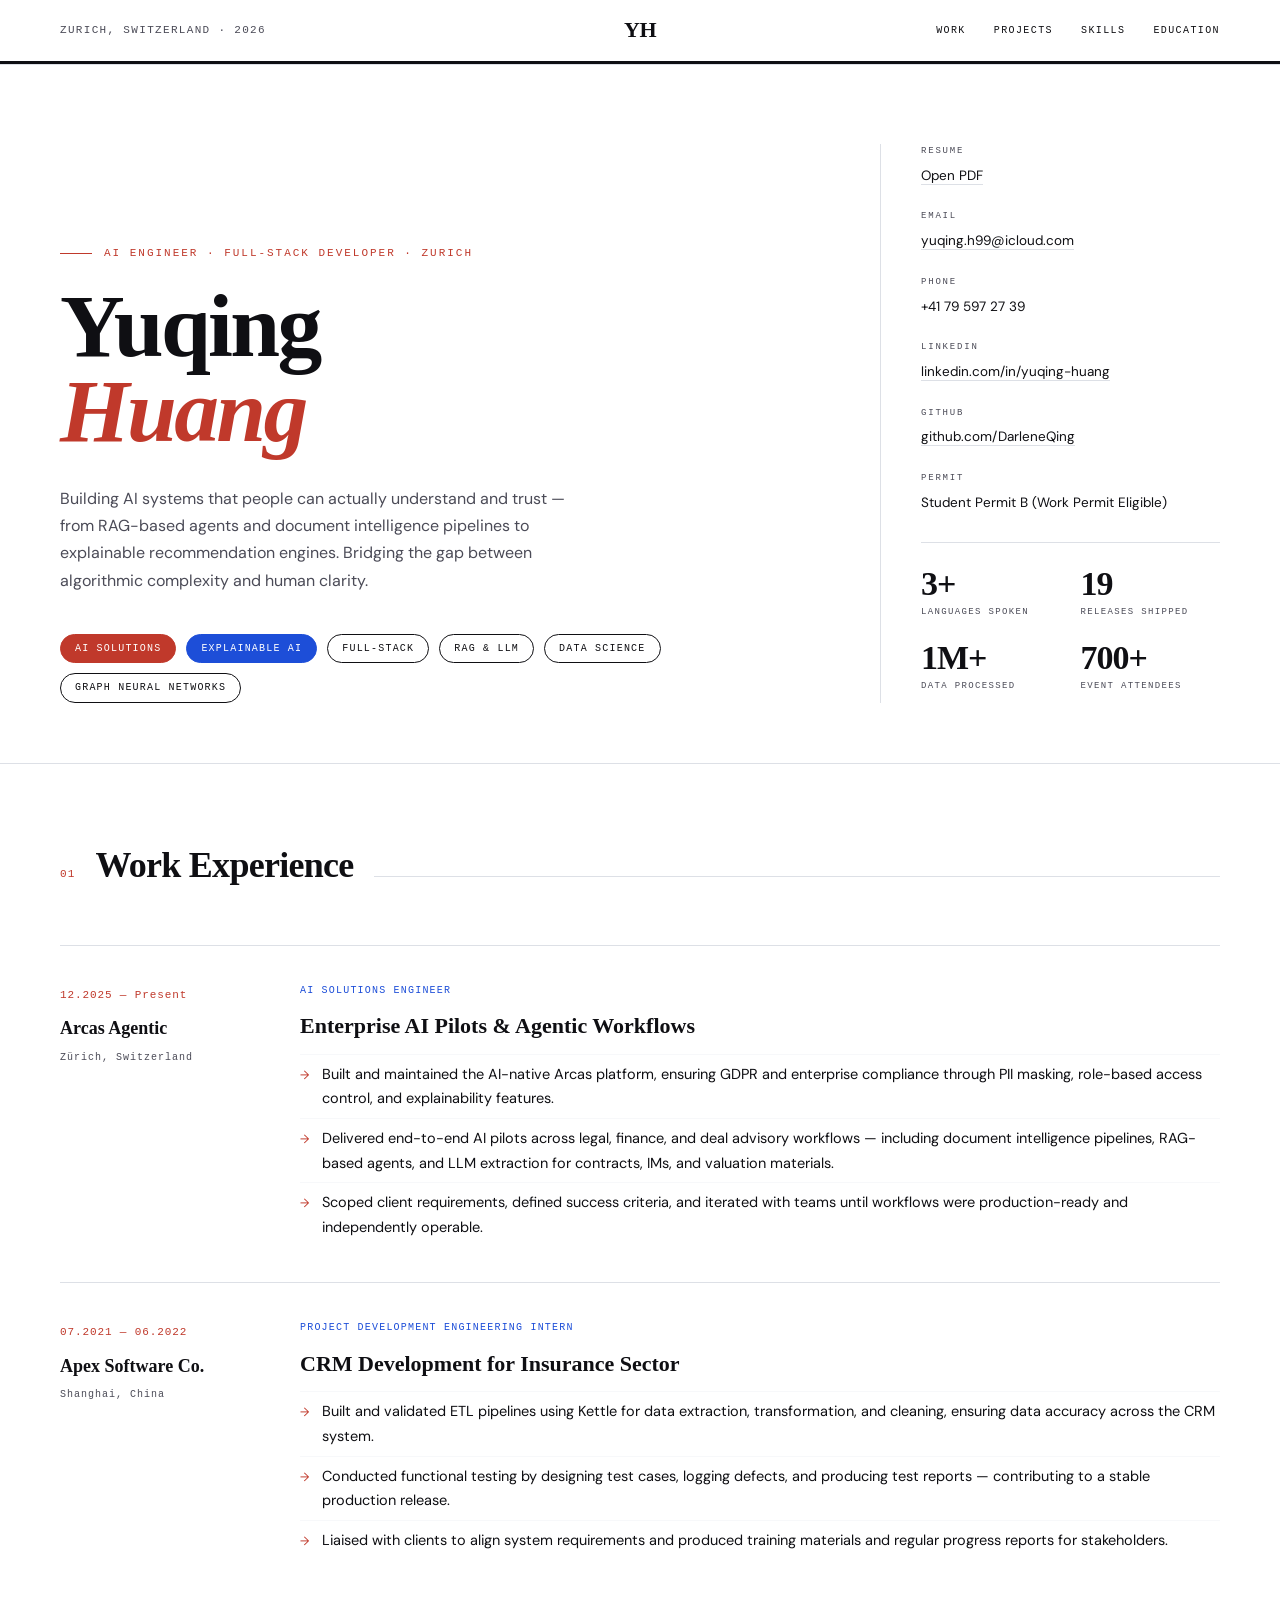
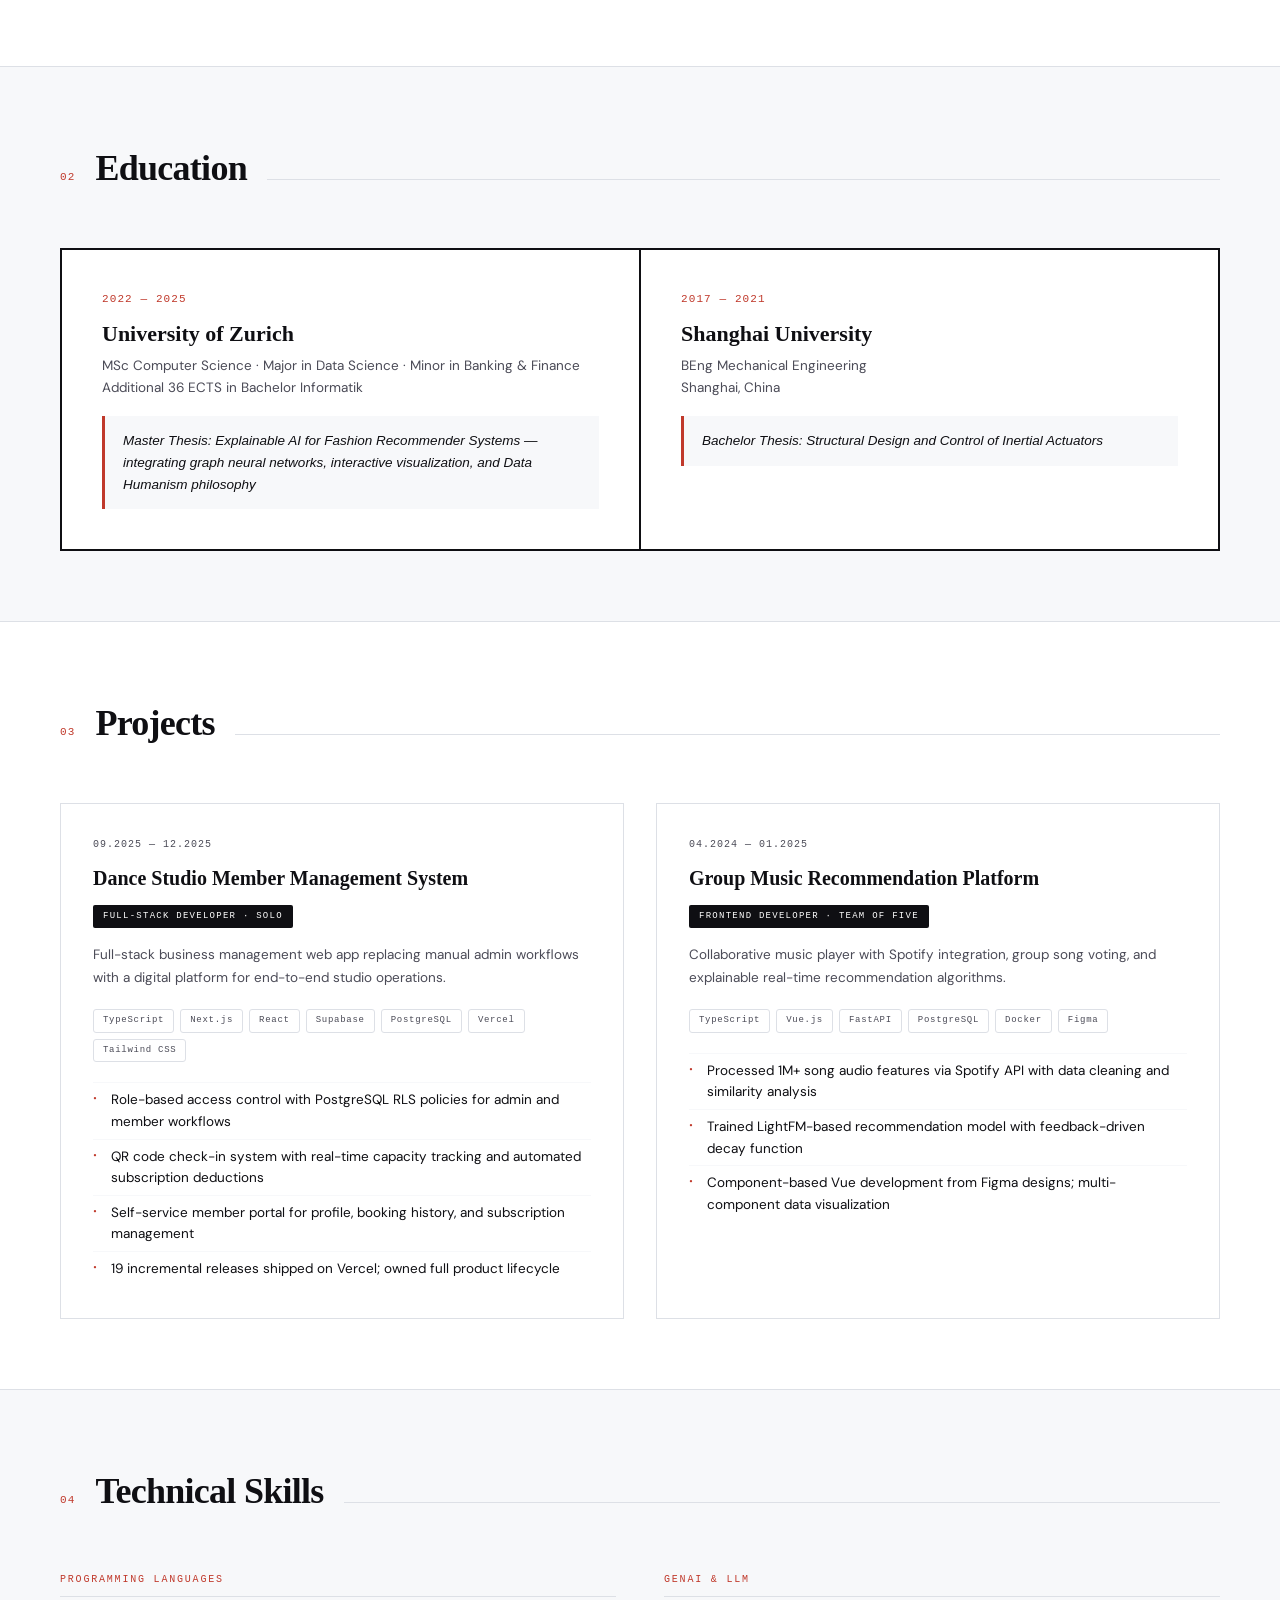
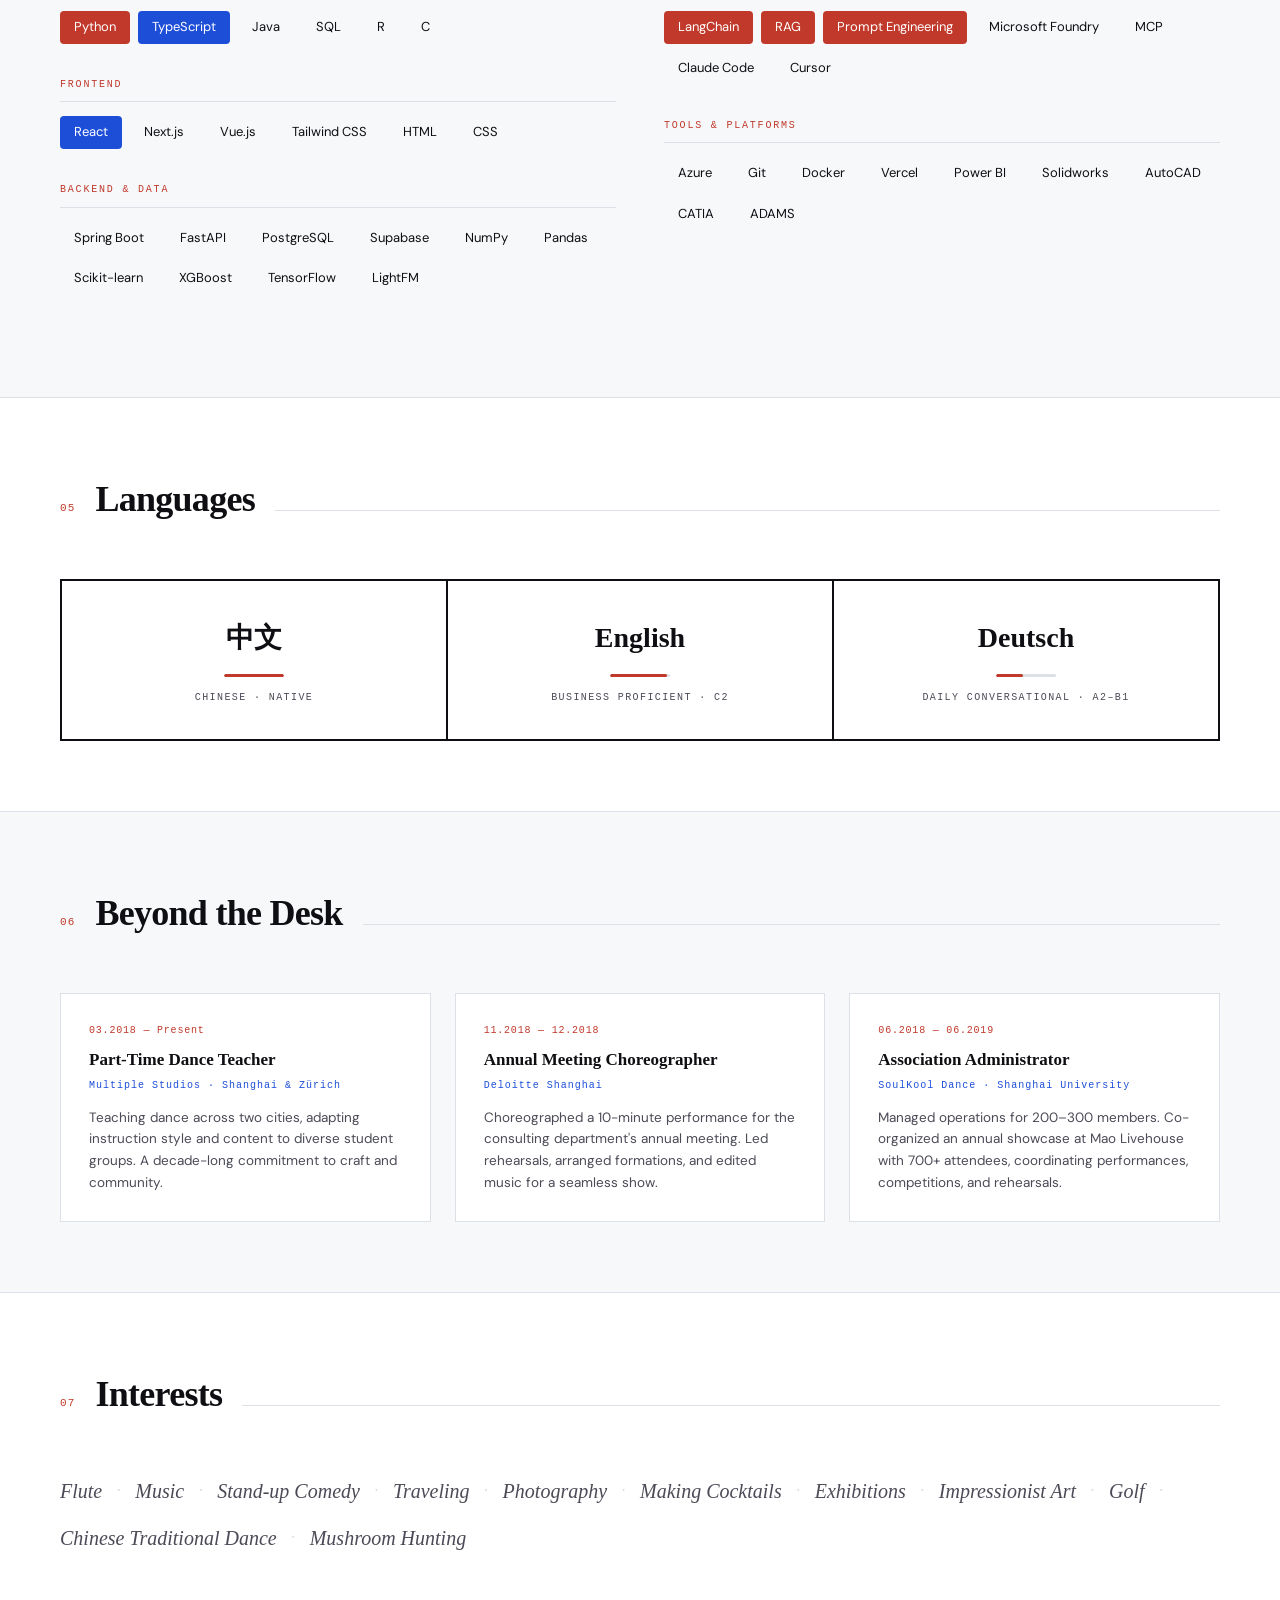
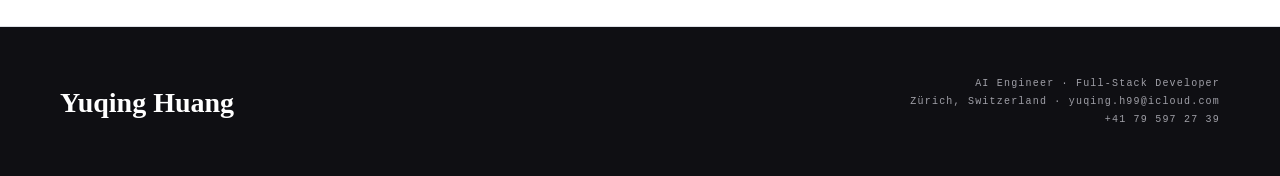
==== commit 870f7235: "Add GitHub link to contact section in index.html" ====
--- a/index.html
+++ b/index.html
@@ -59,6 +59,12 @@
       <div class="contact-value"><a href="https://linkedin.com/in/yuqing-huang-8309a61a2" target="_blank">linkedin.com/in/yuqing-huang</a></div>
     </div>
     <div class="contact-block">
+      <div class="contact-label">GitHub</div>
+      <div class="contact-value">
+        <a href="https://github.com/DarleneQing" target="_blank" rel="noopener">github.com/DarleneQing</a>
+      </div>
+    </div>
+    <div class="contact-block">
       <div class="contact-label">Permit</div>
       <div class="contact-value">Student Permit B (Work Permit Eligible)</div>
     </div>
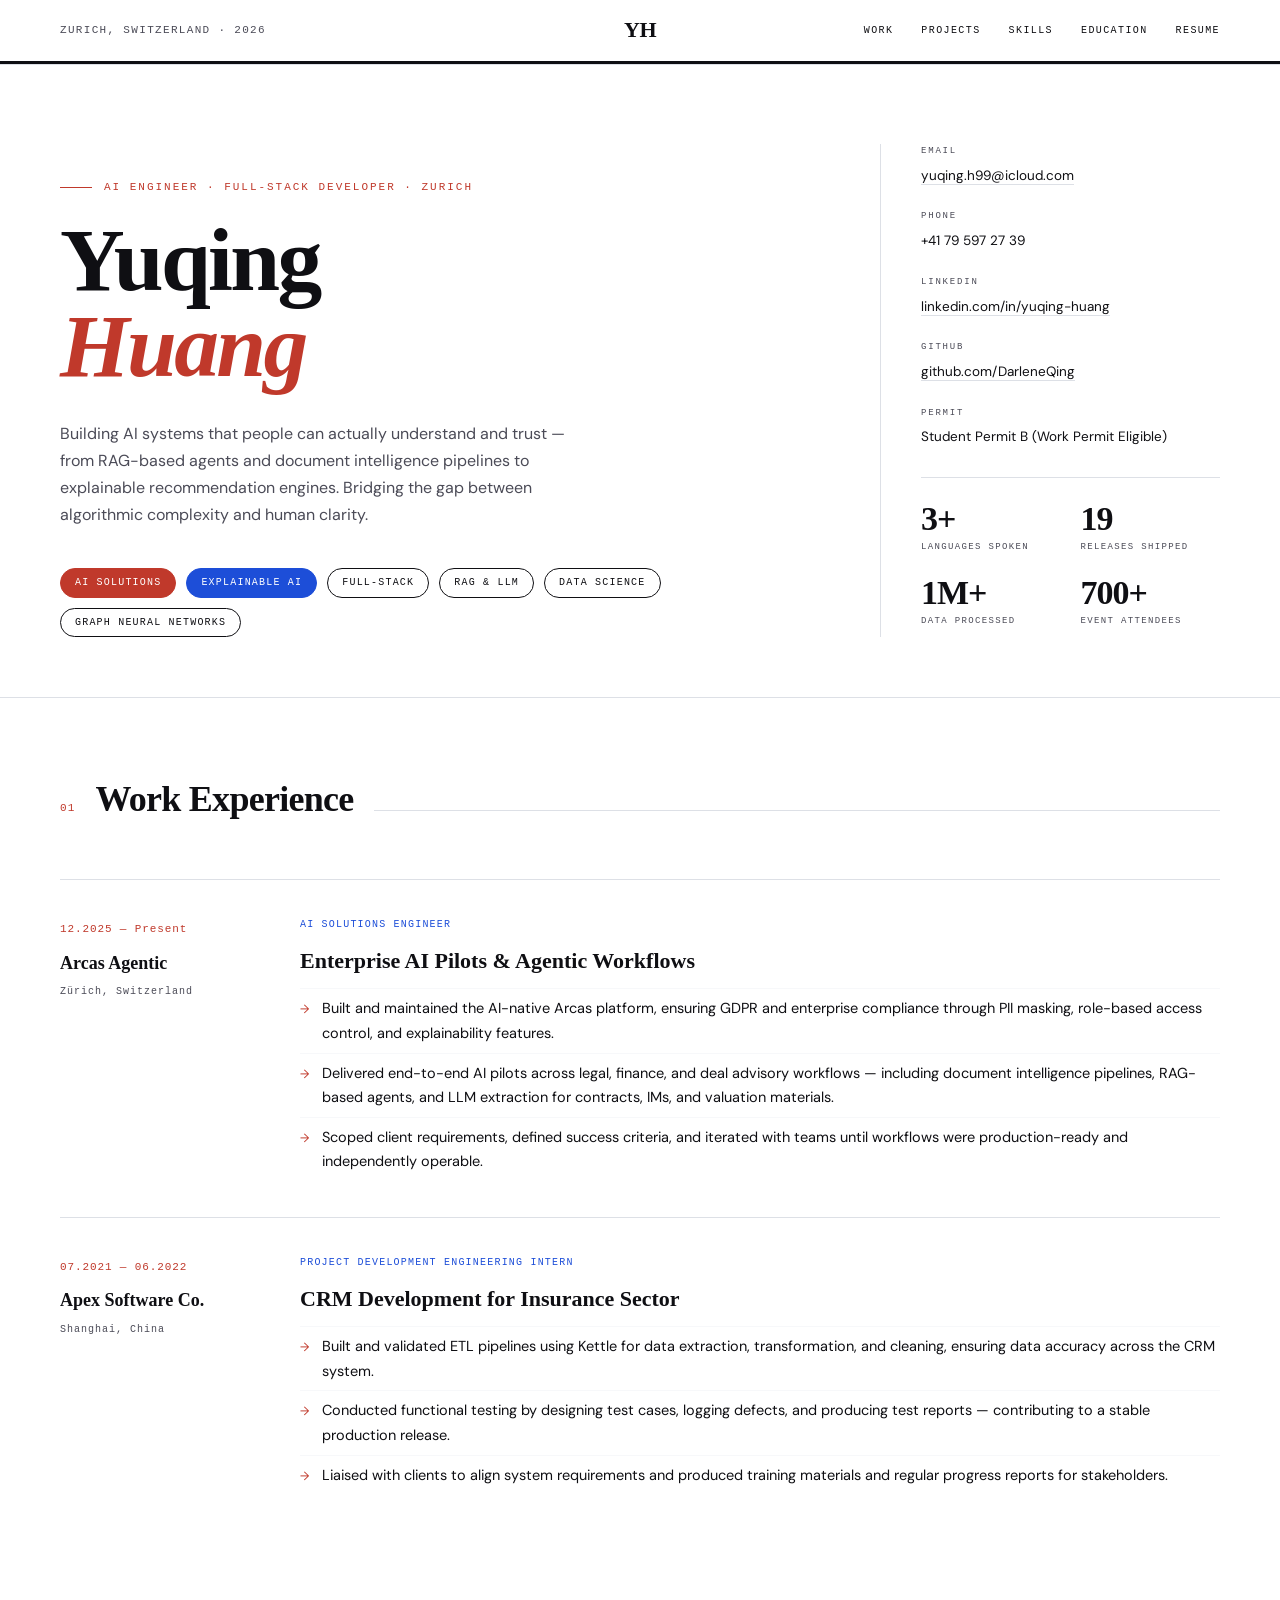
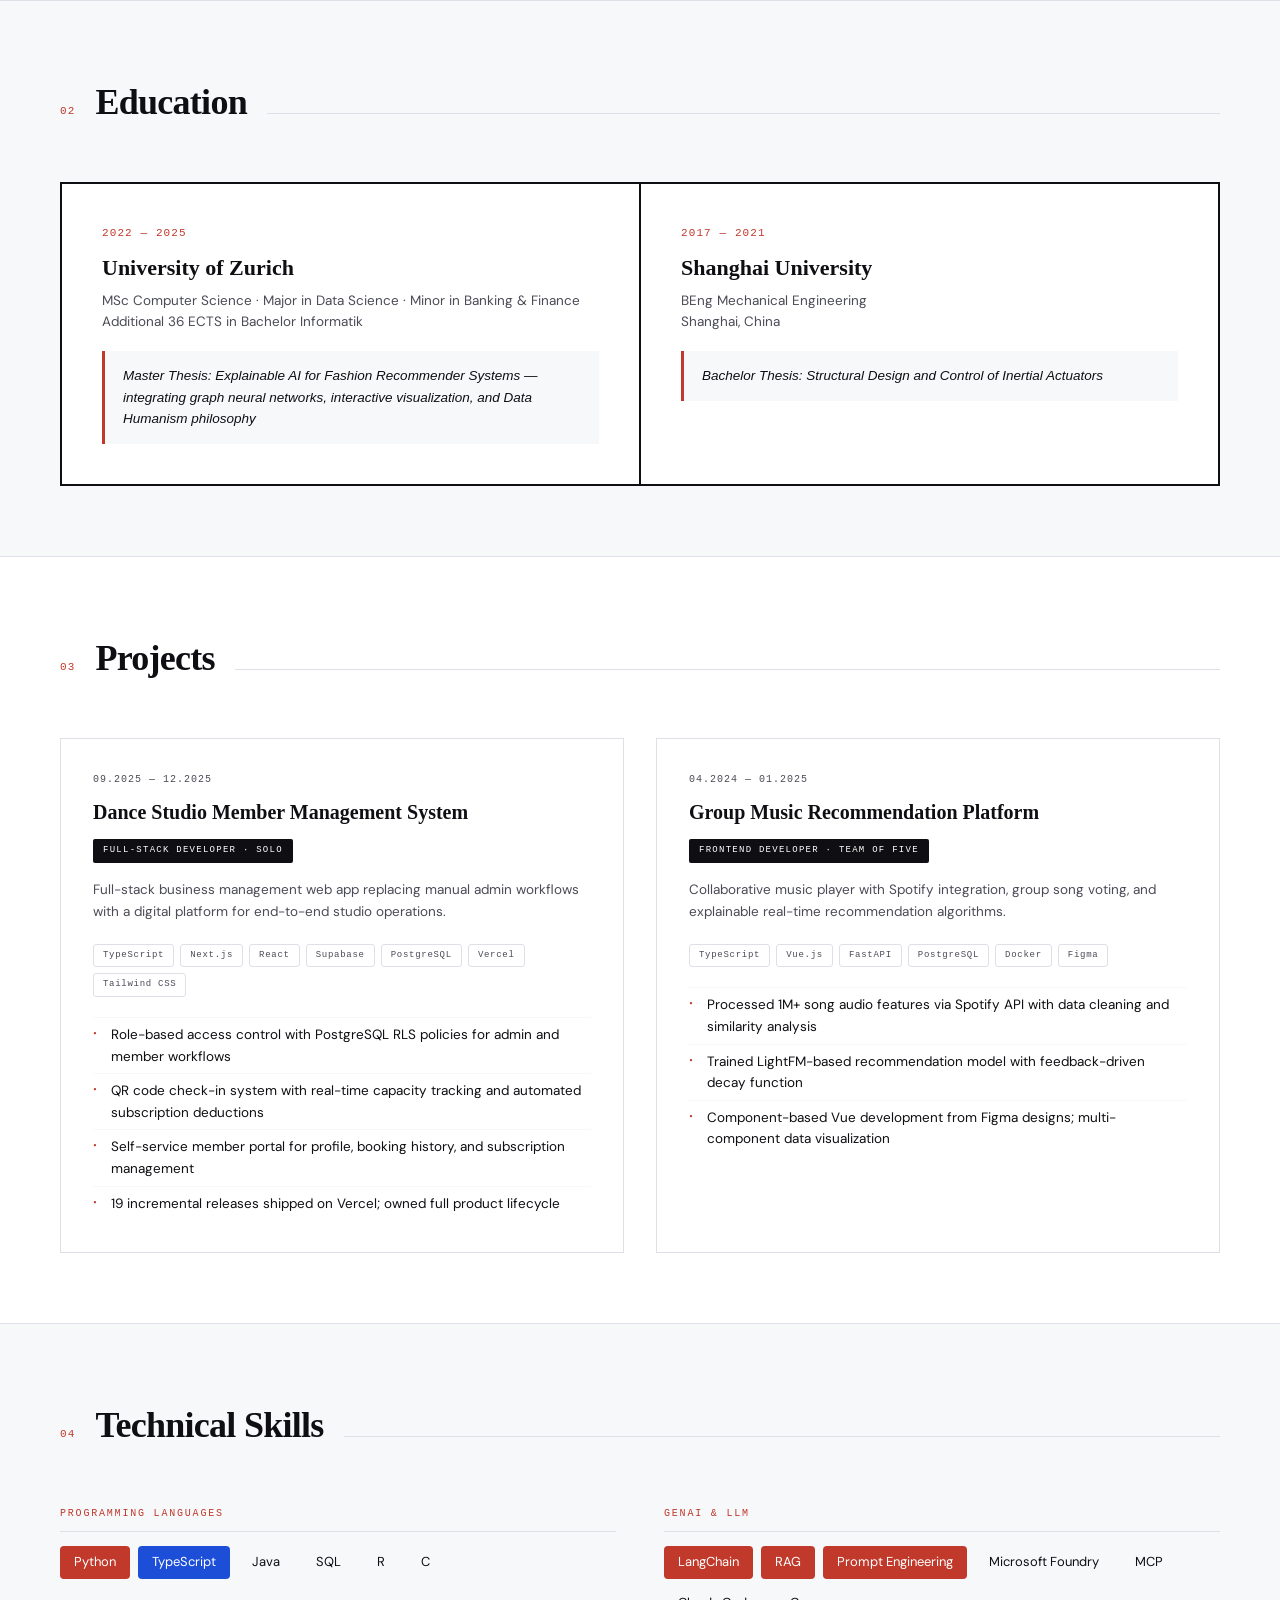
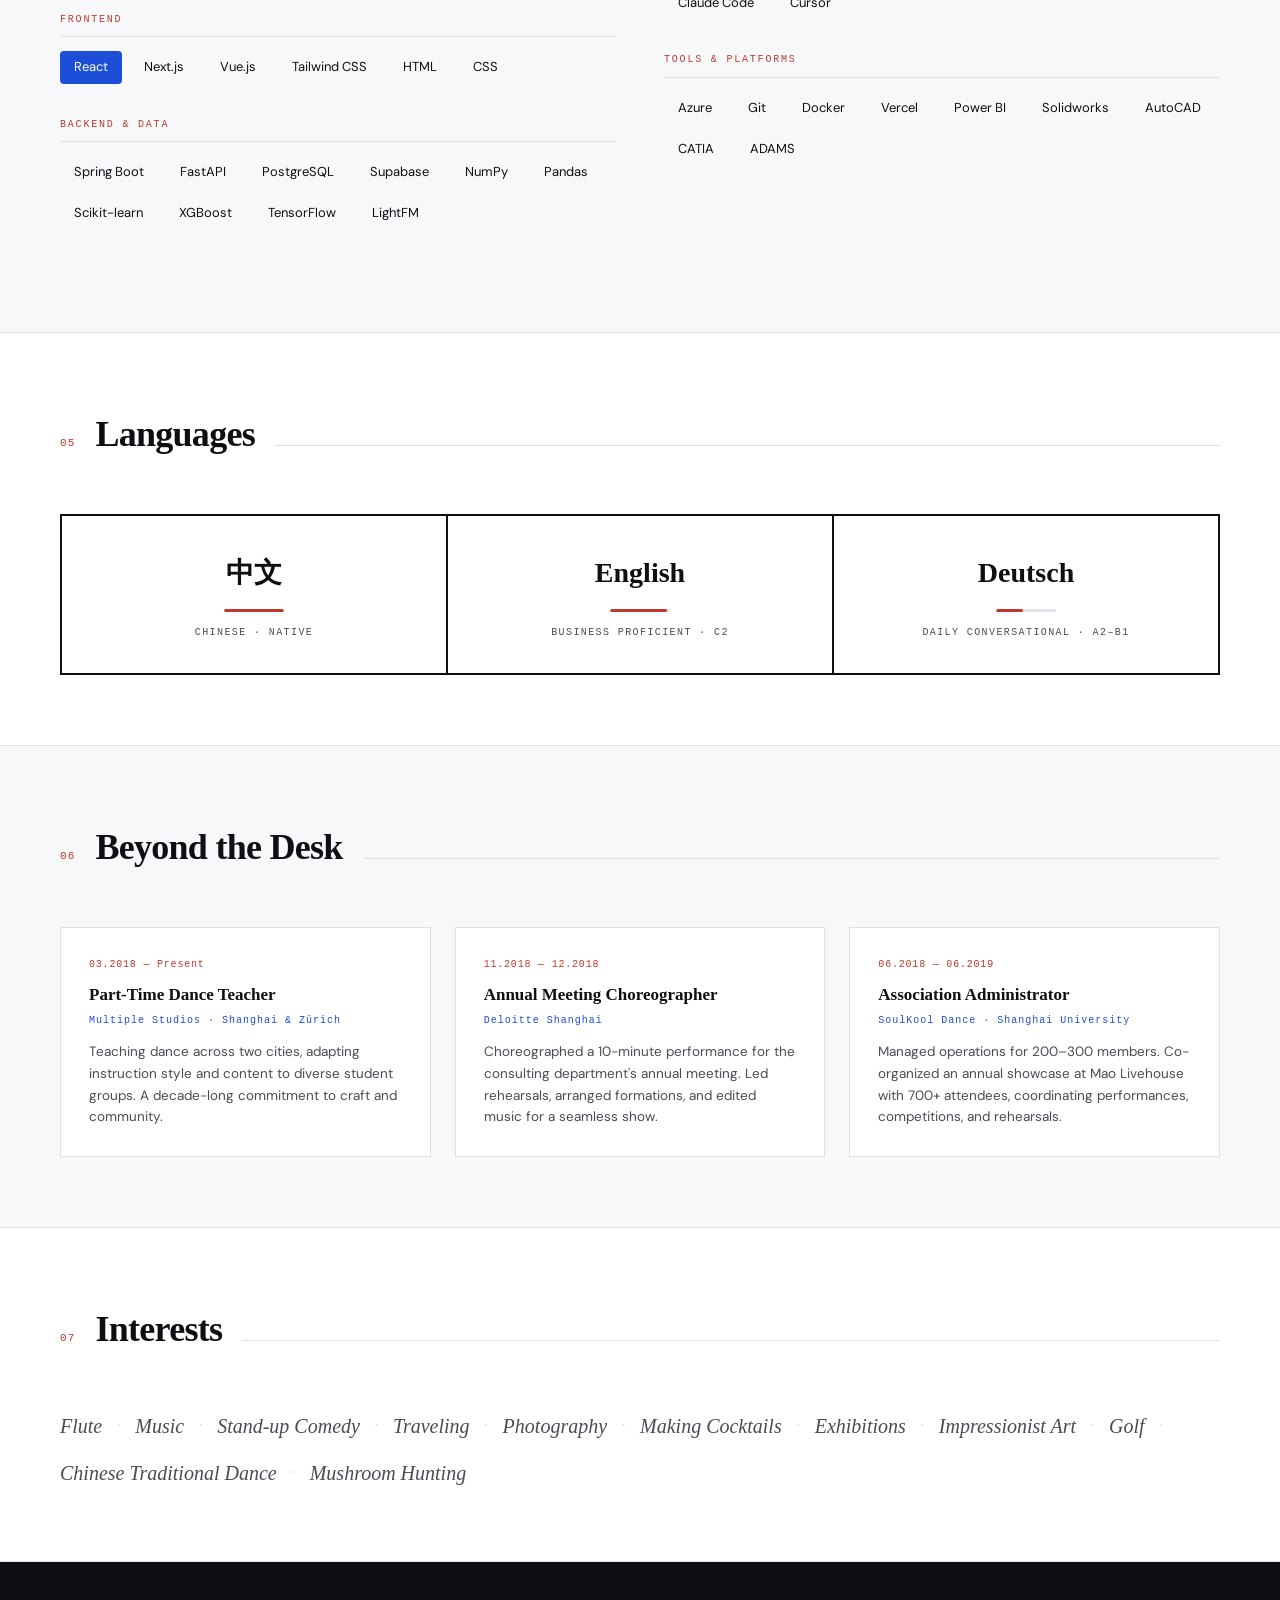
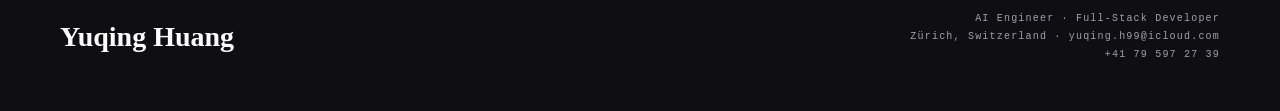
==== commit 6d7f1195: "Add favicon and apple touch icon links in index.html; remove resume link from contact block" ====
--- a/index.html
+++ b/index.html
@@ -4,6 +4,8 @@
 <meta charset="UTF-8">
 <meta name="viewport" content="width=device-width, initial-scale=1.0">
 <title>Yuqing Huang — AI Engineer & Full-Stack Developer</title>
+<link rel="icon" type="image/png" href="icon.png">
+<link rel="apple-touch-icon" href="icon.png">
 <link rel="preconnect" href="https://fonts.googleapis.com">
 <link href="https://fonts.googleapis.com/css2?family=Playfair+Display:ital,wght@0,400;0,700;0,900;1,400&family=DM+Mono:wght@300;400;500&family=DM+Sans:wght@300;400;500&display=swap" rel="stylesheet">
 <link rel="stylesheet" href="styles.css">
@@ -19,6 +21,7 @@
     <a href="#projects">Projects</a>
     <a href="#skills">Skills</a>
     <a href="#education">Education</a>
+    <a href="assets/Yuqing_Huang_Resume.pdf" target="_blank" rel="noopener">Resume</a>
   </nav>
 </header>
 
@@ -41,12 +44,6 @@
   </div>
   <aside class="hero-aside">
     <div class="contact-block">
-      <div class="contact-label">Resume</div>
-      <div class="contact-value">
-        <a href="assets/Yuqing_Huang_Resume.pdf" target="_blank" rel="noopener">Open PDF</a>
-      </div>
-    </div>
-    <div class="contact-block">
       <div class="contact-label">Email</div>
       <div class="contact-value"><a href="mailto:yuqing.h99@icloud.com">yuqing.h99@icloud.com</a></div>
     </div>
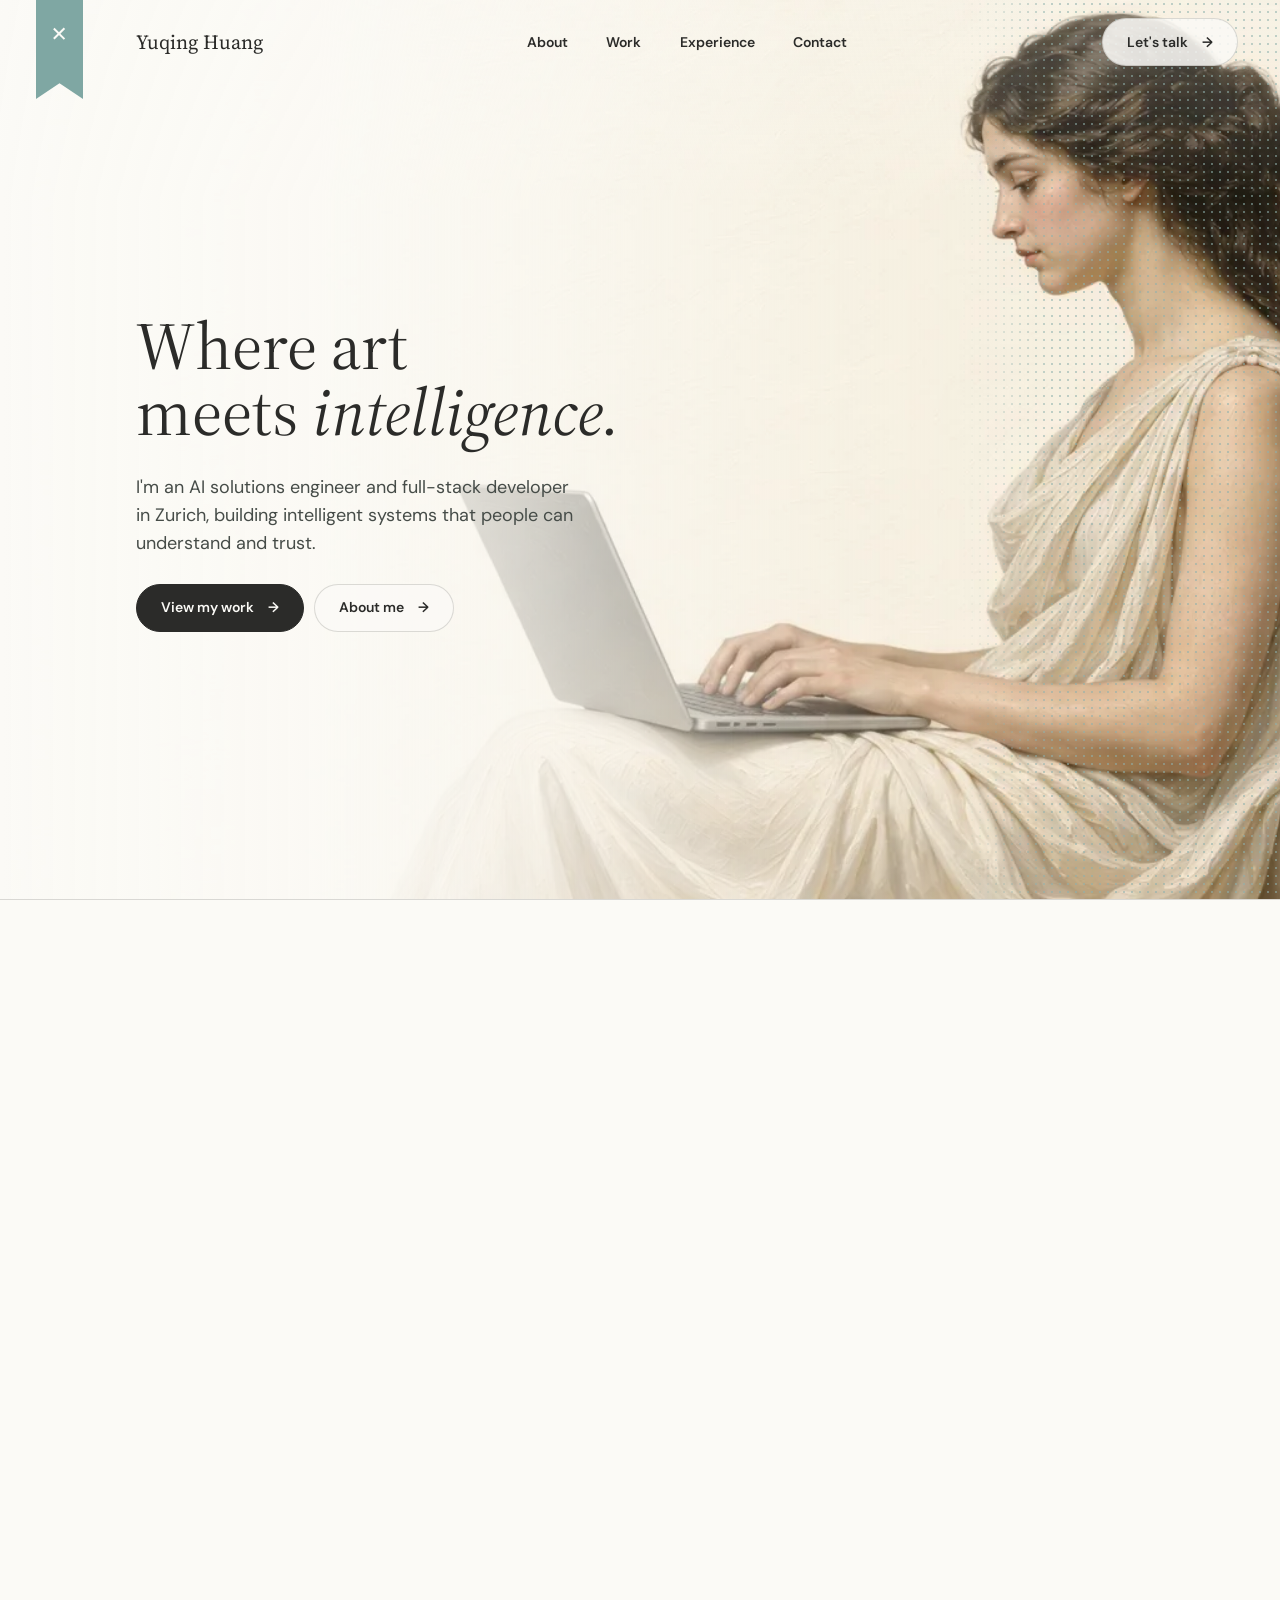
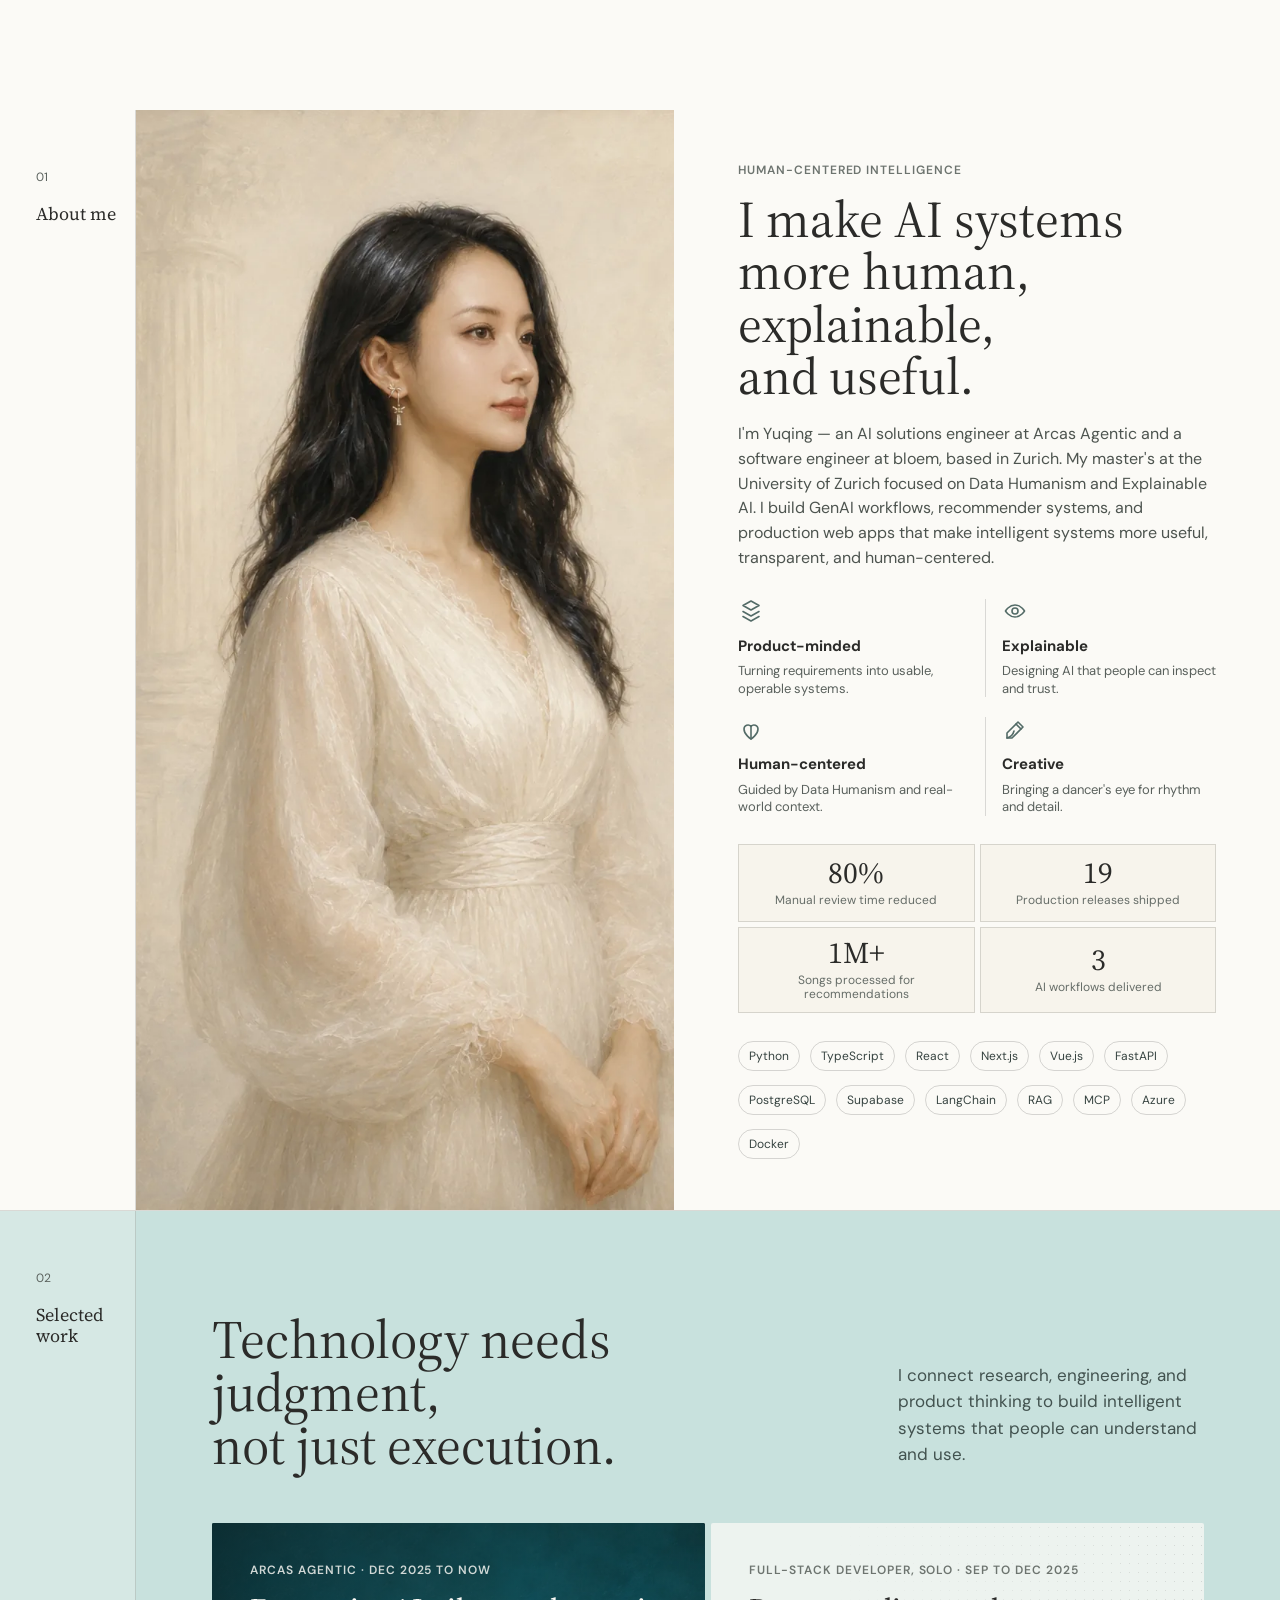
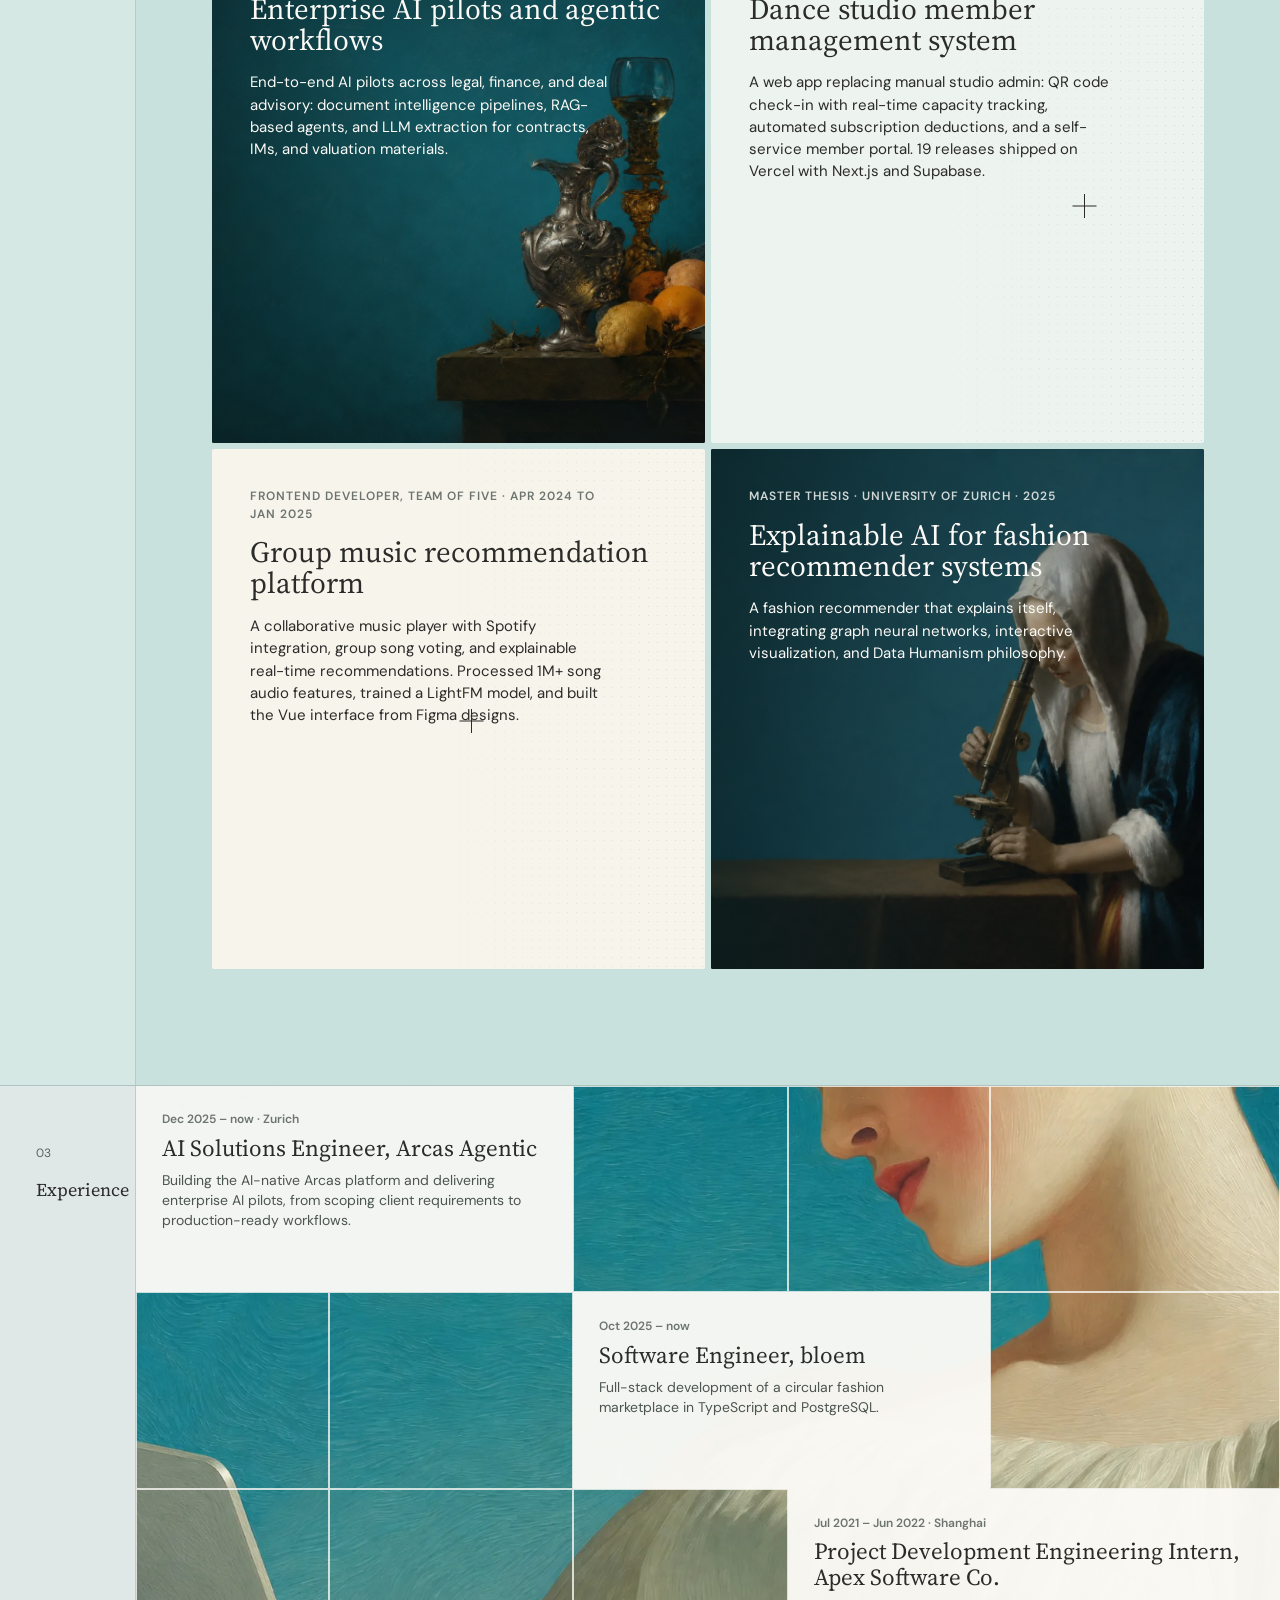
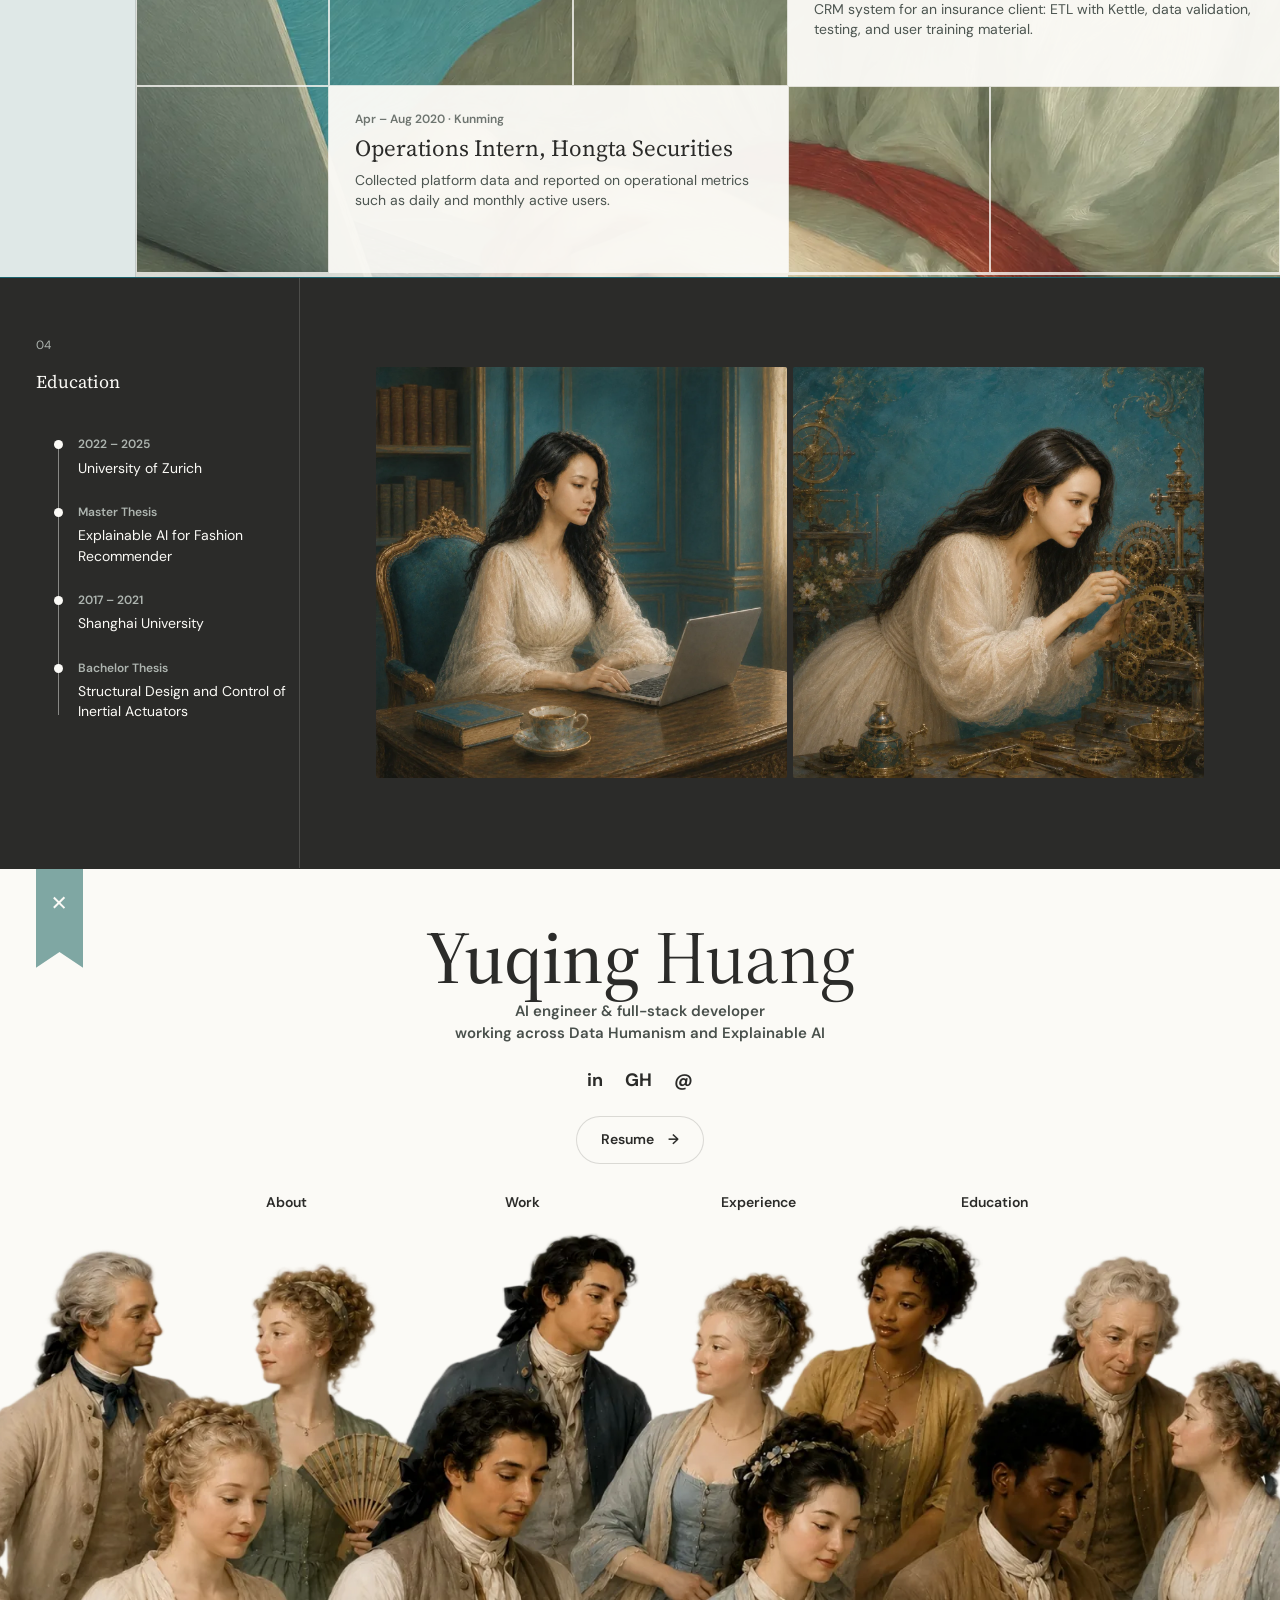
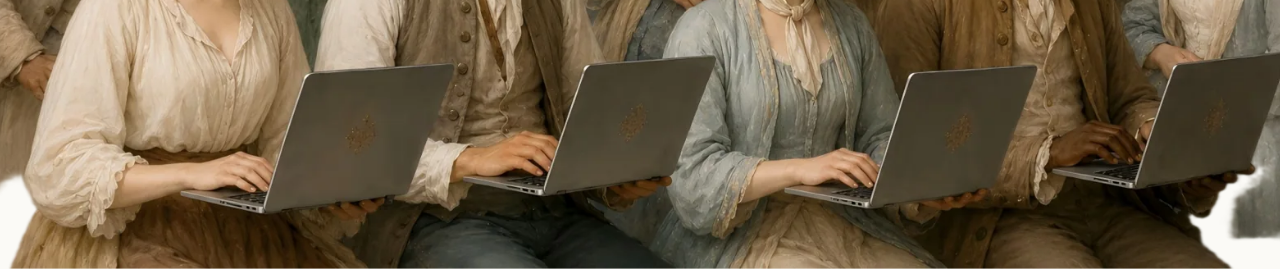
==== commit 04aaf1b3: "feat: replace resume site with new personal website Editorial single-page site with a scroll-driven " ====
--- a/index.html
+++ b/index.html
@@ -1,366 +1,315 @@
-<!DOCTYPE html>
+<!doctype html>
 <html lang="en">
-<head>
-<meta charset="UTF-8">
-<meta name="viewport" content="width=device-width, initial-scale=1.0">
-<title>Yuqing Huang — AI Engineer & Full-Stack Developer</title>
-<link rel="icon" type="image/png" href="icon.png">
-<link rel="apple-touch-icon" href="icon.png">
-<link rel="preconnect" href="https://fonts.googleapis.com">
-<link href="https://fonts.googleapis.com/css2?family=Playfair+Display:ital,wght@0,400;0,700;0,900;1,400&family=DM+Mono:wght@300;400;500&family=DM+Sans:wght@300;400;500&display=swap" rel="stylesheet">
-<link rel="stylesheet" href="styles.css">
-</head>
-<body>
-
-<!-- MASTHEAD -->
-<header class="masthead">
-  <div class="masthead-left">Zurich, Switzerland · 2026</div>
-  <div class="masthead-logo">YH</div>
-  <nav class="masthead-right">
-    <a href="#experience">Work</a>
-    <a href="#projects">Projects</a>
-    <a href="#skills">Skills</a>
-    <a href="#education">Education</a>
-    <a href="assets/Yuqing_Huang_Resume.pdf" target="_blank" rel="noopener">Resume</a>
-  </nav>
-</header>
-
-<!-- HERO -->
-<section class="hero">
-  <div class="hero-content">
-    <div class="hero-kicker">AI Engineer · Full-Stack Developer · Zurich</div>
-    <h1 class="hero-headline">Yuqing<br><em>Huang</em></h1>
-    <p class="hero-desc">
-      Building AI systems that people can actually understand and trust — from RAG-based agents and document intelligence pipelines to explainable recommendation engines. Bridging the gap between algorithmic complexity and human clarity.
-    </p>
-    <div class="hero-tags">
-      <span class="tag accent">AI Solutions</span>
-      <span class="tag accent2">Explainable AI</span>
-      <span class="tag">Full-Stack</span>
-      <span class="tag">RAG &amp; LLM</span>
-      <span class="tag">Data Science</span>
-      <span class="tag">Graph Neural Networks</span>
-    </div>
-  </div>
-  <aside class="hero-aside">
-    <div class="contact-block">
-      <div class="contact-label">Email</div>
-      <div class="contact-value"><a href="mailto:yuqing.h99@icloud.com">yuqing.h99@icloud.com</a></div>
-    </div>
-    <div class="contact-block">
-      <div class="contact-label">Phone</div>
-      <div class="contact-value">+41 79 597 27 39</div>
-    </div>
-    <div class="contact-block">
-      <div class="contact-label">LinkedIn</div>
-      <div class="contact-value"><a href="https://linkedin.com/in/yuqing-huang-8309a61a2" target="_blank">linkedin.com/in/yuqing-huang</a></div>
-    </div>
-    <div class="contact-block">
-      <div class="contact-label">GitHub</div>
-      <div class="contact-value">
-        <a href="https://github.com/DarleneQing" target="_blank" rel="noopener">github.com/DarleneQing</a>
+  <head>
+    <meta charset="UTF-8" />
+    <meta name="viewport" content="width=device-width, initial-scale=1.0" />
+    <title>Yuqing Huang</title>
+    <meta
+      name="description"
+      content="Yuqing Huang is an AI solutions engineer and full-stack developer in Zurich, working across Data Humanism and Explainable AI."
+    />
+    <link rel="preconnect" href="https://fonts.googleapis.com" />
+    <link rel="preconnect" href="https://fonts.gstatic.com" crossorigin />
+    <link
+      href="https://fonts.googleapis.com/css2?family=DM+Sans:wght@400;500;600;700&family=Source+Serif+4:ital,opsz,wght@0,8..60,400;0,8..60,500;1,8..60,400&display=swap"
+      rel="stylesheet"
+    />
+    <link rel="icon" type="image/png" href="./icon.png" />
+    <link rel="apple-touch-icon" href="./icon.png" />
+    <link rel="preload" as="image" href="./assets/hero-poster.webp" />
+    <link rel="stylesheet" href="./styles.css" />
+  </head>
+  <body>
+    <div class="grain" aria-hidden="true"></div>
+    <div class="ribbon" aria-hidden="true"><span></span></div>
+
+    <header class="site-header">
+      <a class="wordmark" href="#">Yuqing Huang</a>
+      <nav aria-label="Primary navigation">
+        <a href="#about">About</a>
+        <a href="#work">Work</a>
+        <a href="#experience">Experience</a>
+        <a href="#contact">Contact</a>
+      </nav>
+      <a class="pill pill-light" href="mailto:yuqing.h99@icloud.com">Let's talk <span aria-hidden="true">→</span></a>
+    </header>
+
+    <main>
+      <div class="hero-pin">
+      <section class="hero page-section page-section--hero section-bleed" aria-labelledby="hero-title">
+        <div class="hero-copy">
+          <h1 id="hero-title">
+            Where art<br />meets <em>intelligence.</em>
+          </h1>
+          <p>
+            I'm an AI solutions engineer and full-stack developer in Zurich,
+            building intelligent systems that people can understand and trust.
+          </p>
+          <div class="button-row">
+            <a class="pill pill-dark" href="#work">View my work <span aria-hidden="true">→</span></a>
+            <a class="pill pill-light" href="#about">About me <span aria-hidden="true">→</span></a>
+          </div>
+        </div>
+        <div class="hero-art" aria-hidden="true">
+          <video
+            src="./assets/hero-typing.mp4"
+            poster="./assets/hero-poster.webp"
+            muted
+            loop
+            autoplay
+            preload="auto"
+            playsinline
+          ></video>
+          <canvas width="1280" height="720"></canvas>
+        </div>
+        <div class="dot-field hero-dots" aria-hidden="true"></div>
+      </section>
       </div>
-    </div>
-    <div class="contact-block">
-      <div class="contact-label">Permit</div>
-      <div class="contact-value">Student Permit B (Work Permit Eligible)</div>
-    </div>
-    <div class="stat-row">
-      <div><div class="stat-num">3+</div><div class="stat-label">Languages spoken</div></div>
-      <div><div class="stat-num">19</div><div class="stat-label">Releases shipped</div></div>
-      <div><div class="stat-num">1M+</div><div class="stat-label">Data processed</div></div>
-      <div><div class="stat-num">700+</div><div class="stat-label">Event attendees</div></div>
-    </div>
-  </aside>
-</section>
-
-<!-- EXPERIENCE -->
-<section class="section" id="experience">
-  <div class="section-header">
-    <span class="section-num">01</span>
-    <h2 class="section-title">Work Experience</h2>
-    <div class="section-rule"></div>
-  </div>
-  <div class="exp-grid">
-
-    <div class="exp-item">
-      <div class="exp-meta">
-        <div class="exp-period">12.2025 — Present</div>
-        <div class="exp-company">Arcas Agentic</div>
-        <div class="exp-location">Zürich, Switzerland</div>
+
+      <section class="about page-section page-section--tall split-section" id="about" aria-labelledby="about-title">
+        <aside class="section-label">
+          <span>01</span>
+          <strong>About me</strong>
+        </aside>
+        <div class="about-art reveal">
+          <img src="./assets/about-portrait-upload.webp" width="1086" height="1448" loading="lazy" decoding="async" alt="Portrait of Yuqing in a classical style" />
+        </div>
+        <div class="about-copy reveal">
+          <p class="eyebrow">Human-centered intelligence</p>
+          <h2 id="about-title">
+            I make AI systems more human, explainable, and useful.
+          </h2>
+          <p>
+            I'm Yuqing — an AI solutions engineer at Arcas Agentic and a
+            software engineer at bloem, based in Zurich. My master's at the
+            University of Zurich focused on Data Humanism and Explainable AI.
+            I build GenAI workflows, recommender systems, and production web
+            apps that make intelligent systems more useful, transparent, and
+            human-centered.
+          </p>
+          <div class="values">
+            <article>
+              <span class="value-icon" aria-hidden="true">
+                <svg viewBox="0 0 24 24">
+                  <path d="M4 6.5 12 2l8 4.5-8 4.5L4 6.5Z" />
+                  <path d="M4 12.5 12 17l8-4.5" />
+                  <path d="M4 17.5 12 22l8-4.5" />
+                </svg>
+              </span>
+              <h3>Product-minded</h3>
+              <p>Turning requirements into usable, operable systems.</p>
+            </article>
+            <article>
+              <span class="value-icon" aria-hidden="true">
+                <svg viewBox="0 0 24 24">
+                  <path d="M2.5 12s3.5-6 9.5-6 9.5 6 9.5 6-3.5 6-9.5 6-9.5-6-9.5-6Z" />
+                  <path d="M12 9a3 3 0 1 1 0 6 3 3 0 0 1 0-6Z" />
+                </svg>
+              </span>
+              <h3>Explainable</h3>
+              <p>Designing AI that people can inspect and trust.</p>
+            </article>
+            <article>
+              <span class="value-icon" aria-hidden="true">
+                <svg viewBox="0 0 24 24">
+                  <path d="M12 21s-7-4.2-7-10a4 4 0 0 1 7-2.6A4 4 0 0 1 19 11c0 5.8-7 10-7 10Z" />
+                  <path d="M12 8.4V21" />
+                </svg>
+              </span>
+              <h3>Human-centered</h3>
+              <p>Guided by Data Humanism and real-world context.</p>
+            </article>
+            <article>
+              <span class="value-icon" aria-hidden="true">
+                <svg viewBox="0 0 24 24">
+                  <path d="M15 4 20 9 9 20H4v-5L15 4Z" />
+                  <path d="m13 6 5 5" />
+                  <path d="M4 20c4-1 6-3 7-7" />
+                </svg>
+              </span>
+              <h3>Creative</h3>
+              <p>Bringing a dancer's eye for rhythm and detail.</p>
+            </article>
+          </div>
+          <div class="stats">
+            <article><strong>80%</strong><span>Manual review time reduced</span></article>
+            <article><strong>19</strong><span>Production releases shipped</span></article>
+            <article><strong>1M+</strong><span>Songs processed for recommendations</span></article>
+            <article><strong>3</strong><span>AI workflows delivered</span></article>
+          </div>
+          <ul class="skills" aria-label="Skills">
+            <li>Python</li>
+            <li>TypeScript</li>
+            <li>React</li>
+            <li>Next.js</li>
+            <li>Vue.js</li>
+            <li>FastAPI</li>
+            <li>PostgreSQL</li>
+            <li>Supabase</li>
+            <li>LangChain</li>
+            <li>RAG</li>
+            <li>MCP</li>
+            <li>Azure</li>
+            <li>Docker</li>
+          </ul>
+        </div>
+      </section>
+
+      <section class="services page-section page-section--feature split-section" id="work" aria-labelledby="services-title">
+        <aside class="section-label">
+          <span>02</span>
+          <strong>Selected work</strong>
+        </aside>
+        <div class="service-content">
+          <div class="service-intro reveal">
+            <h2 id="services-title">Technology needs judgment,<br />not just execution.</h2>
+            <p>
+              I connect research, engineering, and product thinking to build
+              intelligent systems that people can understand and use.
+            </p>
+          </div>
+          <div class="service-grid">
+          <article class="service-card service-image-card reveal">
+            <img src="./assets/service-projects-upload.webp" width="1448" height="1086" loading="lazy" decoding="async" alt="" />
+            <div>
+              <p class="eyebrow">Arcas Agentic · Dec 2025 to now</p>
+              <h3>Enterprise AI pilots and agentic workflows</h3>
+              <p>End-to-end AI pilots across legal, finance, and deal advisory: document intelligence pipelines, RAG-based agents, and LLM extraction for contracts, IMs, and valuation materials.</p>
+            </div>
+          </article>
+          <article class="service-card reveal">
+            <div>
+              <p class="eyebrow">Full-stack developer, solo · Sep to Dec 2025</p>
+              <h3>Dance studio member management system</h3>
+              <p>A web app replacing manual studio admin: QR code check-in with real-time capacity tracking, automated subscription deductions, and a self-service member portal. 19 releases shipped on Vercel with Next.js and Supabase.</p>
+            </div>
+            <span class="starburst" aria-hidden="true"></span>
+          </article>
+          <article class="service-card reveal">
+            <div>
+              <p class="eyebrow">Frontend developer, team of five · Apr 2024 to Jan 2025</p>
+              <h3>Group music recommendation platform</h3>
+              <p>A collaborative music player with Spotify integration, group song voting, and explainable real-time recommendations. Processed 1M+ song audio features, trained a LightFM model, and built the Vue interface from Figma designs.</p>
+            </div>
+            <span class="starburst center" aria-hidden="true"></span>
+          </article>
+          <article class="service-card service-image-card reveal">
+            <img src="./assets/service-consulting-upload.webp" width="1448" height="1086" loading="lazy" decoding="async" alt="" />
+            <div>
+              <p class="eyebrow">Master thesis · University of Zurich · 2025</p>
+              <h3>Explainable AI for fashion recommender systems</h3>
+              <p>A fashion recommender that explains itself, integrating graph neural networks, interactive visualization, and Data Humanism philosophy.</p>
+            </div>
+          </article>
+          </div>
+        </div>
+      </section>
+
+      <section class="process page-section page-section--feature" id="experience" aria-label="Experience">
+        <aside class="section-label process-label">
+          <span>03</span>
+          <strong>Experience</strong>
+        </aside>
+        <div class="process-grid">
+          <span class="grid-cell" aria-hidden="true"></span>
+          <span class="grid-cell" aria-hidden="true"></span>
+          <span class="grid-cell" aria-hidden="true"></span>
+          <span class="grid-cell" aria-hidden="true"></span>
+          <span class="grid-cell" aria-hidden="true"></span>
+          <span class="grid-cell" aria-hidden="true"></span>
+          <span class="grid-cell" aria-hidden="true"></span>
+          <span class="grid-cell" aria-hidden="true"></span>
+          <span class="grid-cell" aria-hidden="true"></span>
+          <span class="grid-cell" aria-hidden="true"></span>
+          <span class="grid-cell" aria-hidden="true"></span>
+          <span class="grid-cell" aria-hidden="true"></span>
+          <span class="grid-cell" aria-hidden="true"></span>
+          <span class="grid-cell" aria-hidden="true"></span>
+          <span class="grid-cell" aria-hidden="true"></span>
+          <span class="grid-cell" aria-hidden="true"></span>
+          <span class="grid-cell" aria-hidden="true"></span>
+          <span class="grid-cell" aria-hidden="true"></span>
+          <span class="grid-cell" aria-hidden="true"></span>
+          <span class="grid-cell" aria-hidden="true"></span>
+          <article class="tile tile-a reveal" tabindex="0">
+            <p class="meta">Dec 2025 – now · Zurich</p>
+            <h2>AI Solutions Engineer, Arcas Agentic</h2>
+            <p>Building the AI-native Arcas platform and delivering enterprise AI pilots, from scoping client requirements to production-ready workflows.</p>
+          </article>
+          <article class="tile tile-b reveal" tabindex="0">
+            <p class="meta">Oct 2025 – now</p>
+            <h2>Software Engineer, bloem</h2>
+            <p>Full-stack development of a circular fashion marketplace in TypeScript and PostgreSQL.</p>
+          </article>
+          <article class="tile tile-c reveal" tabindex="0">
+            <p class="meta">Jul 2021 – Jun 2022 · Shanghai</p>
+            <h2>Project Development Engineering Intern, Apex Software Co.</h2>
+            <p>CRM system for an insurance client: ETL with Kettle, data validation, testing, and user training material.</p>
+          </article>
+          <article class="tile tile-d reveal" tabindex="0">
+            <p class="meta">Apr – Aug 2020 · Kunming</p>
+            <h2>Operations Intern, Hongta Securities</h2>
+            <p>Collected platform data and reported on operational metrics such as daily and monthly active users.</p>
+          </article>
+        </div>
+      </section>
+
+      <section class="selected education page-section page-section--tall split-section" id="education" aria-labelledby="work-title">
+        <aside class="section-label">
+          <span>04</span>
+          <strong id="work-title">Education</strong>
+          <ol class="timeline">
+            <li><b>2022 – 2025</b>University of Zurich</li>
+            <li><b>Master Thesis</b>Explainable AI for Fashion Recommender</li>
+            <li><b>2017 – 2021</b>Shanghai University</li>
+            <li><b>Bachelor Thesis</b>Structural Design and Control of Inertial Actuators</li>
+          </ol>
+        </aside>
+        <div class="work-grid">
+          <article class="work-card reveal" tabindex="0">
+            <img src="./assets/education-master.webp" width="1254" height="1254" loading="lazy" decoding="async" alt="Yuqing working on a laptop in a library" />
+            <div>
+              <h2>MSc in Computer Science</h2>
+              <p class="meta">University of Zurich · 2022 – 2025</p>
+              <p>Major in Data Science with a minor in Banking and Finance, plus additional Bachelor Informatik coursework.</p>
+              <span>Data Science</span><span>Finance</span><span>AI</span>
+            </div>
+          </article>
+          <article class="work-card reveal" tabindex="0">
+            <img src="./assets/education-bachelor.webp" width="1254" height="1254" loading="lazy" decoding="async" alt="Yuqing studying mechanical gears and instruments" />
+            <div>
+              <h2>BEng in Mechanical Engineering</h2>
+              <p class="meta">Shanghai University · 2017 – 2021</p>
+              <p>Built an engineering foundation through mechanical systems, structural design, and control of inertial actuators.</p>
+              <span>Engineering</span><span>Control</span><span>Design</span>
+            </div>
+          </article>
+        </div>
+      </section>
+
+    </main>
+
+    <footer class="footer" id="contact">
+      <div class="footer-ribbon"><span></span></div>
+      <div class="footer-center">
+        <h2><span>Yuqing</span> Huang</h2>
+        <p>AI engineer & full-stack developer<br />working across Data Humanism and Explainable AI</p>
+        <div class="footer-socials" aria-label="Social links">
+          <a href="https://www.linkedin.com/in/yuqing-huang-8309a61a2" target="_blank" rel="noopener" aria-label="LinkedIn">in</a>
+          <a href="https://github.com/DarleneQing" target="_blank" rel="noopener" aria-label="GitHub">GH</a>
+          <a href="mailto:yuqing.h99@icloud.com" aria-label="Email">@</a>
+        </div>
+        <a class="pill pill-light footer-resume" href="./assets/Yuqing_Huang_Resume.pdf" target="_blank" rel="noopener">Resume <span aria-hidden="true">→</span></a>
       </div>
-      <div class="exp-body">
-        <div class="exp-role">AI Solutions Engineer</div>
-        <h4>Enterprise AI Pilots &amp; Agentic Workflows</h4>
-        <ul class="exp-bullets">
-          <li>Built and maintained the AI-native Arcas platform, ensuring GDPR and enterprise compliance through PII masking, role-based access control, and explainability features.</li>
-          <li>Delivered end-to-end AI pilots across legal, finance, and deal advisory workflows — including document intelligence pipelines, RAG-based agents, and LLM extraction for contracts, IMs, and valuation materials.</li>
-          <li>Scoped client requirements, defined success criteria, and iterated with teams until workflows were production-ready and independently operable.</li>
-        </ul>
-      </div>
-    </div>
-
-    <div class="exp-item">
-      <div class="exp-meta">
-        <div class="exp-period">07.2021 — 06.2022</div>
-        <div class="exp-company">Apex Software Co.</div>
-        <div class="exp-location">Shanghai, China</div>
-      </div>
-      <div class="exp-body">
-        <div class="exp-role">Project Development Engineering Intern</div>
-        <h4>CRM Development for Insurance Sector</h4>
-        <ul class="exp-bullets">
-          <li>Built and validated ETL pipelines using Kettle for data extraction, transformation, and cleaning, ensuring data accuracy across the CRM system.</li>
-          <li>Conducted functional testing by designing test cases, logging defects, and producing test reports — contributing to a stable production release.</li>
-          <li>Liaised with clients to align system requirements and produced training materials and regular progress reports for stakeholders.</li>
-        </ul>
-      </div>
-    </div>
-
-  </div>
-</section>
-
-<!-- EDUCATION -->
-<section class="section" id="education">
-  <div class="section-header">
-    <span class="section-num">02</span>
-    <h2 class="section-title">Education</h2>
-    <div class="section-rule"></div>
-  </div>
-  <div class="edu-grid">
-    <div class="edu-card">
-      <div class="edu-year">2022 — 2025</div>
-      <div class="edu-school">University of Zurich</div>
-      <div class="edu-degree">MSc Computer Science · Major in Data Science · Minor in Banking &amp; Finance<br>Additional 36 ECTS in Bachelor Informatik</div>
-      <div class="edu-thesis">Master Thesis: Explainable AI for Fashion Recommender Systems — integrating graph neural networks, interactive visualization, and Data Humanism philosophy</div>
-    </div>
-    <div class="edu-card">
-      <div class="edu-year">2017 — 2021</div>
-      <div class="edu-school">Shanghai University</div>
-      <div class="edu-degree">BEng Mechanical Engineering<br>Shanghai, China</div>
-      <div class="edu-thesis">Bachelor Thesis: Structural Design and Control of Inertial Actuators</div>
-    </div>
-  </div>
-</section>
-
-<!-- PROJECTS -->
-<section class="section" id="projects">
-  <div class="section-header">
-    <span class="section-num">03</span>
-    <h2 class="section-title">Projects</h2>
-    <div class="section-rule"></div>
-  </div>
-  <div class="proj-grid">
-
-    <div class="proj-card">
-      <div class="proj-period">09.2025 — 12.2025</div>
-      <div class="proj-title">Dance Studio Member Management System</div>
-      <div class="proj-role-badge">Full-Stack Developer · Solo</div>
-      <p class="proj-desc">Full-stack business management web app replacing manual admin workflows with a digital platform for end-to-end studio operations.</p>
-      <div class="proj-stack">
-        <span class="stack-pill">TypeScript</span>
-        <span class="stack-pill">Next.js</span>
-        <span class="stack-pill">React</span>
-        <span class="stack-pill">Supabase</span>
-        <span class="stack-pill">PostgreSQL</span>
-        <span class="stack-pill">Vercel</span>
-        <span class="stack-pill">Tailwind CSS</span>
-      </div>
-      <ul class="proj-highlights">
-        <li>Role-based access control with PostgreSQL RLS policies for admin and member workflows</li>
-        <li>QR code check-in system with real-time capacity tracking and automated subscription deductions</li>
-        <li>Self-service member portal for profile, booking history, and subscription management</li>
-        <li>19 incremental releases shipped on Vercel; owned full product lifecycle</li>
-      </ul>
-    </div>
-
-    <div class="proj-card">
-      <div class="proj-period">04.2024 — 01.2025</div>
-      <div class="proj-title">Group Music Recommendation Platform</div>
-      <div class="proj-role-badge">Frontend Developer · Team of Five</div>
-      <p class="proj-desc">Collaborative music player with Spotify integration, group song voting, and explainable real-time recommendation algorithms.</p>
-      <div class="proj-stack">
-        <span class="stack-pill">TypeScript</span>
-        <span class="stack-pill">Vue.js</span>
-        <span class="stack-pill">FastAPI</span>
-        <span class="stack-pill">PostgreSQL</span>
-        <span class="stack-pill">Docker</span>
-        <span class="stack-pill">Figma</span>
-      </div>
-      <ul class="proj-highlights">
-        <li>Processed 1M+ song audio features via Spotify API with data cleaning and similarity analysis</li>
-        <li>Trained LightFM-based recommendation model with feedback-driven decay function</li>
-        <li>Component-based Vue development from Figma designs; multi-component data visualization</li>
-      </ul>
-    </div>
-
-  </div>
-</section>
-
-<!-- SKILLS -->
-<section class="section" id="skills">
-  <div class="section-header">
-    <span class="section-num">04</span>
-    <h2 class="section-title">Technical Skills</h2>
-    <div class="section-rule"></div>
-  </div>
-  <div class="skills-layout">
-    <div>
-      <div class="skill-group">
-        <div class="skill-group-label">Programming Languages</div>
-        <div class="skills-pills">
-          <span class="skill-pill highlight">Python</span>
-          <span class="skill-pill highlight2">TypeScript</span>
-          <span class="skill-pill">Java</span>
-          <span class="skill-pill">SQL</span>
-          <span class="skill-pill">R</span>
-          <span class="skill-pill">C</span>
-        </div>
-      </div>
-      <div class="skill-group">
-        <div class="skill-group-label">Frontend</div>
-        <div class="skills-pills">
-          <span class="skill-pill highlight2">React</span>
-          <span class="skill-pill">Next.js</span>
-          <span class="skill-pill">Vue.js</span>
-          <span class="skill-pill">Tailwind CSS</span>
-          <span class="skill-pill">HTML</span>
-          <span class="skill-pill">CSS</span>
-        </div>
-      </div>
-      <div class="skill-group">
-        <div class="skill-group-label">Backend &amp; Data</div>
-        <div class="skills-pills">
-          <span class="skill-pill">Spring Boot</span>
-          <span class="skill-pill">FastAPI</span>
-          <span class="skill-pill">PostgreSQL</span>
-          <span class="skill-pill">Supabase</span>
-          <span class="skill-pill">NumPy</span>
-          <span class="skill-pill">Pandas</span>
-          <span class="skill-pill">Scikit-learn</span>
-          <span class="skill-pill">XGBoost</span>
-          <span class="skill-pill">TensorFlow</span>
-          <span class="skill-pill">LightFM</span>
-        </div>
-      </div>
-    </div>
-    <div>
-      <div class="skill-group">
-        <div class="skill-group-label">GenAI &amp; LLM</div>
-        <div class="skills-pills">
-          <span class="skill-pill highlight">LangChain</span>
-          <span class="skill-pill highlight">RAG</span>
-          <span class="skill-pill highlight">Prompt Engineering</span>
-          <span class="skill-pill">Microsoft Foundry</span>
-          <span class="skill-pill">MCP</span>
-          <span class="skill-pill">Claude Code</span>
-          <span class="skill-pill">Cursor</span>
-        </div>
-      </div>
-      <div class="skill-group">
-        <div class="skill-group-label">Tools &amp; Platforms</div>
-        <div class="skills-pills">
-          <span class="skill-pill">Azure</span>
-          <span class="skill-pill">Git</span>
-          <span class="skill-pill">Docker</span>
-          <span class="skill-pill">Vercel</span>
-          <span class="skill-pill">Power BI</span>
-          <span class="skill-pill">Solidworks</span>
-          <span class="skill-pill">AutoCAD</span>
-          <span class="skill-pill">CATIA</span>
-          <span class="skill-pill">ADAMS</span>
-        </div>
-      </div>
-    </div>
-  </div>
-</section>
-
-<!-- LANGUAGES -->
-<section class="section">
-  <div class="section-header">
-    <span class="section-num">05</span>
-    <h2 class="section-title">Languages</h2>
-    <div class="section-rule"></div>
-  </div>
-  <div class="lang-row">
-    <div class="lang-card">
-      <div class="lang-name">中文</div>
-      <div class="lang-bar"><div class="lang-fill" style="width:100%"></div></div>
-      <div class="lang-level">Chinese · Native</div>
-    </div>
-    <div class="lang-card">
-      <div class="lang-name">English</div>
-      <div class="lang-bar"><div class="lang-fill" style="width:95%"></div></div>
-      <div class="lang-level">Business Proficient · C2</div>
-    </div>
-    <div class="lang-card">
-      <div class="lang-name">Deutsch</div>
-      <div class="lang-bar"><div class="lang-fill" style="width:45%"></div></div>
-      <div class="lang-level">Daily Conversational · A2–B1</div>
-    </div>
-  </div>
-</section>
-
-<!-- EXTRACURRICULAR -->
-<section class="section">
-  <div class="section-header">
-    <span class="section-num">06</span>
-    <h2 class="section-title">Beyond the Desk</h2>
-    <div class="section-rule"></div>
-  </div>
-  <div class="extra-grid">
-    <div class="extra-card">
-      <div class="extra-period">03.2018 — Present</div>
-      <div class="extra-title">Part-Time Dance Teacher</div>
-      <div class="extra-org">Multiple Studios · Shanghai &amp; Zürich</div>
-      <div class="extra-desc">Teaching dance across two cities, adapting instruction style and content to diverse student groups. A decade-long commitment to craft and community.</div>
-    </div>
-    <div class="extra-card">
-      <div class="extra-period">11.2018 — 12.2018</div>
-      <div class="extra-title">Annual Meeting Choreographer</div>
-      <div class="extra-org">Deloitte Shanghai</div>
-      <div class="extra-desc">Choreographed a 10-minute performance for the consulting department's annual meeting. Led rehearsals, arranged formations, and edited music for a seamless show.</div>
-    </div>
-    <div class="extra-card">
-      <div class="extra-period">06.2018 — 06.2019</div>
-      <div class="extra-title">Association Administrator</div>
-      <div class="extra-org">SoulKool Dance · Shanghai University</div>
-      <div class="extra-desc">Managed operations for 200–300 members. Co-organized an annual showcase at Mao Livehouse with 700+ attendees, coordinating performances, competitions, and rehearsals.</div>
-    </div>
-  </div>
-</section>
-
-<!-- INTERESTS -->
-<section class="section">
-  <div class="section-header">
-    <span class="section-num">07</span>
-    <h2 class="section-title">Interests</h2>
-    <div class="section-rule"></div>
-  </div>
-  <div class="interests-cloud">
-    <span class="interest-item">Flute</span><span class="interest-dot">·</span>
-    <span class="interest-item">Music</span><span class="interest-dot">·</span>
-    <span class="interest-item">Stand-up Comedy</span><span class="interest-dot">·</span>
-    <span class="interest-item">Traveling</span><span class="interest-dot">·</span>
-    <span class="interest-item">Photography</span><span class="interest-dot">·</span>
-    <span class="interest-item">Making Cocktails</span><span class="interest-dot">·</span>
-    <span class="interest-item">Exhibitions</span><span class="interest-dot">·</span>
-    <span class="interest-item">Impressionist Art</span><span class="interest-dot">·</span>
-    <span class="interest-item">Golf</span><span class="interest-dot">·</span>
-    <span class="interest-item">Chinese Traditional Dance</span><span class="interest-dot">·</span>
-    <span class="interest-item">Mushroom Hunting</span>
-  </div>
-</section>
-
-<!-- FOOTER -->
-<footer>
-  <div class="footer-name">Yuqing Huang</div>
-  <div class="footer-meta">
-    AI Engineer · Full-Stack Developer<br>
-    Zürich, Switzerland · yuqing.h99@icloud.com<br>
-    +41 79 597 27 39
-  </div>
-</footer>
-
-</body>
+      <nav class="footer-links" aria-label="Footer navigation">
+        <a href="#about">About</a>
+        <a href="#work">Work</a>
+        <a href="#experience">Experience</a>
+        <a href="#education">Education</a>
+      </nav>
+      <img class="footer-people" src="./assets/footer-community.webp" width="1600" height="800" loading="lazy" decoding="async" alt="A diverse group of people working on laptops" />
+    </footer>
+
+    <script src="./script.js"></script>
+  </body>
 </html>
--- a/styles.css
+++ b/styles.css
@@ -1,533 +1,1389 @@
 :root {
-  --ink: #0f0f13;
-  --paper: #ffffff;
-  --cream: #f7f8fa;
-  --accent: #c0392b;
-  --accent2: #1d4ed8;
-  --muted: #4b4b57;
-  --rule: #dde0e6;
-}
-
-*, *::before, *::after { box-sizing: border-box; margin: 0; padding: 0; }
-html { scroll-behavior: smooth; }
+  --paper: #fbfaf6;
+  --paper-warm: #f1eee5;
+  --paper-soft: #f7f4ec;
+  --ink: #2b2b29;
+  --muted: #5b625e;
+  --seafoam: #c8e1dd;
+  --seafoam-deep: #a7c7c4;
+  --teal: #176f7d;
+  --line: rgba(43, 43, 41, 0.16);
+  --line-light: rgba(251, 250, 246, 0.78);
+  --rail: 136px;
+  --gutter: clamp(32px, 6vw, 76px);
+  --ease-out: cubic-bezier(0.16, 1, 0.3, 1);
+  --display: "Source Serif 4", Georgia, "Times New Roman", serif;
+  --sans: "DM Sans", "Helvetica Neue", Arial, sans-serif;
+}
+
+* {
+  box-sizing: border-box;
+}
+
+html {
+  scroll-behavior: smooth;
+}
 
 body {
+  margin: 0;
+  overflow-x: hidden;
   background: var(--paper);
   color: var(--ink);
-  font-family: 'DM Sans', sans-serif;
-  font-weight: 400;
-  font-size: 15px;
-  line-height: 1.75;
-  overflow-x: hidden;
-}
-
-/* MASTHEAD */
-.masthead {
-  border-bottom: 3px solid var(--ink);
-  padding: 0 60px;
-  display: grid;
-  grid-template-columns: 1fr auto 1fr;
+  font-family: var(--sans);
+  font-size: 16px;
+  line-height: 1.5;
+}
+
+img,
+video {
+  display: block;
+  max-width: 100%;
+}
+
+button,
+a {
+  color: inherit;
+}
+
+a {
+  text-decoration: none;
+}
+
+.grain {
+  position: fixed;
+  inset: 0;
+  z-index: 60;
+  pointer-events: none;
+  opacity: 0.1;
+  background-image: radial-gradient(rgba(43, 43, 41, 0.24) 0.45px, transparent 0.55px);
+  background-size: 4px 4px;
+  mix-blend-mode: multiply;
+}
+
+.ribbon,
+.footer-ribbon {
+  width: 47px;
+  height: 99px;
+  display: grid;
+  place-items: start center;
+  padding-top: 25px;
+  color: var(--paper);
+  background: #7fa7a3;
+  clip-path: polygon(0 0, 100% 0, 100% 100%, 50% 84%, 0 100%);
+}
+
+.ribbon {
+  position: fixed;
+  top: 0;
+  left: 36px;
+  z-index: 50;
+}
+
+.ribbon span,
+.footer-ribbon span {
+  position: relative;
+  width: 17px;
+  height: 17px;
+  transform: rotate(45deg);
+}
+
+.ribbon span::before,
+.ribbon span::after,
+.footer-ribbon span::before,
+.footer-ribbon span::after {
+  content: "";
+  position: absolute;
+  inset: 8px 1px auto;
+  height: 1.5px;
+  background: currentColor;
+}
+
+.ribbon span::after,
+.footer-ribbon span::after {
+  transform: rotate(90deg);
+}
+
+.site-header {
+  position: fixed;
+  inset: 0 0 auto;
+  z-index: 40;
+  min-height: 84px;
+  display: grid;
+  grid-template-columns: minmax(220px, 1fr) auto minmax(170px, 1fr);
   align-items: center;
-  height: 64px;
+  gap: 36px;
+  padding: 0 42px 0 var(--rail);
+  transition:
+    min-height 300ms var(--ease-out),
+    background-color 300ms ease,
+    border-color 300ms ease;
+}
+
+.site-header.is-scrolled {
+  min-height: 64px;
+  border-bottom: 1px solid var(--line);
+  background: color-mix(in srgb, var(--paper) 90%, transparent);
+  backdrop-filter: blur(14px);
+}
+
+.wordmark,
+.section-label strong,
+.footer h2 {
+  font-family: var(--display);
+}
+
+.wordmark {
+  font-size: 20px;
+  line-height: 1;
+}
+
+.site-header nav {
+  display: flex;
+  align-items: center;
+  justify-content: center;
+  gap: clamp(24px, 3vw, 44px);
+  font-size: 14px;
+  font-weight: 600;
+}
+
+.site-header nav a {
+  position: relative;
+  white-space: nowrap;
+}
+
+.site-header nav a::after,
+.footer-links a::after {
+  content: "";
+  position: absolute;
+  right: 0;
+  bottom: -5px;
+  left: 0;
+  height: 1px;
+  background: currentColor;
+  transform: scaleX(0);
+  transform-origin: right;
+  transition: transform 280ms var(--ease-out);
+}
+
+.site-header nav a:hover::after,
+.site-header nav a:focus-visible::after,
+.footer-links a:hover::after,
+.footer-links a:focus-visible::after {
+  transform: scaleX(1);
+  transform-origin: left;
+}
+
+.site-header > .pill {
+  justify-self: end;
+}
+
+.pill {
+  min-height: 48px;
+  display: inline-flex;
+  align-items: center;
+  justify-content: center;
+  gap: 14px;
+  padding: 0 24px;
+  border: 1px solid var(--line);
+  border-radius: 999px;
+  font-size: 14px;
+  font-weight: 600;
+  white-space: nowrap;
+  transition:
+    transform 280ms var(--ease-out),
+    background-color 220ms ease,
+    color 220ms ease;
+}
+
+.pill span {
+  transition: transform 280ms var(--ease-out);
+}
+
+.pill:hover,
+.pill:focus-visible {
+  transform: translateY(-2px);
+}
+
+.pill:hover span,
+.pill:focus-visible span {
+  transform: translateX(3px);
+}
+
+.pill-dark {
+  border-color: var(--ink);
+  background: var(--ink);
+  color: var(--paper);
+}
+
+.pill-light {
+  background: color-mix(in srgb, var(--paper) 86%, transparent);
+}
+
+.page-section {
+  position: relative;
+  border-bottom: 1px solid var(--line);
+}
+
+section[id],
+[id="contact"] {
+  scroll-margin-top: 64px;
+}
+
+.section-bleed {
+  overflow: hidden;
+}
+
+/* The pin is one hero plus the scroll distance that drives the laptop closing. */
+.hero-pin {
+  height: 190svh;
+}
+
+.hero {
   position: sticky;
   top: 0;
-  background: var(--paper);
-  z-index: 100;
-  box-shadow: 0 1px 0 var(--rule);
-}
-.masthead-left {
-  font-family: 'DM Mono', monospace;
-  font-size: 11px;
-  letter-spacing: 0.12em;
-  color: var(--muted);
-  text-transform: uppercase;
-}
-.masthead-logo {
-  font-family: 'Playfair Display', serif;
-  font-size: 22px;
-  font-weight: 900;
-  letter-spacing: -0.02em;
-  text-align: center;
-}
-.masthead-right {
-  display: flex;
-  gap: 28px;
-  justify-content: flex-end;
-}
-.masthead-right a {
-  font-family: 'DM Mono', monospace;
-  font-size: 10px;
-  letter-spacing: 0.14em;
-  text-transform: uppercase;
-  text-decoration: none;
-  color: var(--ink);
-  transition: color 0.2s;
-}
-.masthead-right a:hover { color: var(--accent); }
-
-/* HERO */
-.hero {
-  padding: 80px 60px 60px;
-  border-bottom: 1px solid var(--rule);
-  display: grid;
-  grid-template-columns: 1fr 340px;
-  gap: 60px;
-  align-items: end;
-}
-.hero-kicker {
-  font-family: 'DM Mono', monospace;
-  font-size: 11px;
-  letter-spacing: 0.18em;
-  text-transform: uppercase;
-  color: var(--accent);
-  margin-bottom: 20px;
+  height: 100svh;
   display: flex;
   align-items: center;
-  gap: 12px;
-  animation: fadeUp 0.6s 0.1s both;
-}
-.hero-kicker::before {
-  content: '';
-  display: block;
-  width: 32px;
-  height: 1px;
-  background: var(--accent);
-}
-.hero-headline {
-  font-family: 'Playfair Display', serif;
-  font-size: clamp(52px, 7vw, 96px);
-  font-weight: 900;
-  line-height: 0.95;
-  letter-spacing: -0.03em;
-  margin-bottom: 32px;
-  animation: fadeUp 0.7s 0.2s both;
-}
-.hero-headline em { font-style: italic; color: var(--accent); }
-.hero-desc {
-  font-size: 16px;
-  color: var(--muted);
-  max-width: 520px;
-  line-height: 1.7;
-  margin-bottom: 40px;
-  animation: fadeUp 0.7s 0.35s both;
-}
-.hero-tags {
+  padding: 116px var(--rail) 70px;
+  isolation: isolate;
+}
+
+.hero::before {
+  content: "";
+  position: absolute;
+  inset: 0;
+  z-index: 2;
+  background:
+    linear-gradient(90deg, rgba(251, 250, 246, 0.98) 0%, rgba(251, 250, 246, 0.92) 25%, rgba(251, 250, 246, 0.66) 42%, rgba(251, 250, 246, 0.2) 64%, transparent 82%),
+    linear-gradient(180deg, rgba(251, 250, 246, 0.24), transparent 22%);
+  pointer-events: none;
+}
+
+.hero-copy {
+  position: relative;
+  z-index: 4;
+  width: min(600px, 46vw);
+}
+
+.hero h1 {
+  margin: 0;
+  max-width: 620px;
+  font-family: var(--display);
+  font-size: clamp(54px, 5.2vw, 74px);
+  font-weight: 400;
+  line-height: 0.98;
+  letter-spacing: 0;
+  text-wrap: balance;
+}
+
+.hero h1 em {
+  font-style: italic;
+  font-weight: 400;
+}
+
+.hero-copy > p {
+  max-width: 440px;
+  margin: 30px 0 26px;
+  color: #464c48;
+  font-size: 18px;
+  line-height: 1.55;
+}
+
+.button-row {
   display: flex;
   flex-wrap: wrap;
   gap: 10px;
-  animation: fadeUp 0.7s 0.5s both;
-}
-.tag {
-  border: 1px solid var(--ink);
-  padding: 5px 14px;
-  font-family: 'DM Mono', monospace;
-  font-size: 10px;
-  letter-spacing: 0.12em;
+}
+
+.hero-art {
+  position: absolute;
+  inset: 0;
+  z-index: 1;
+  overflow: hidden;
+}
+
+.hero-art video,
+.hero-art canvas {
+  position: absolute;
+  inset: 0;
+  width: 100%;
+  height: 100%;
+  object-fit: cover;
+  object-position: center center;
+}
+
+.hero-art canvas {
+  opacity: 0;
+  transition: opacity 160ms linear;
+}
+
+.hero-art canvas.is-active {
+  opacity: 1;
+}
+
+.dot-field {
+  position: absolute;
+  pointer-events: none;
+  background-image: radial-gradient(#8fb1ad 0.9px, transparent 1.15px);
+  background-size: 8px 8px;
+  opacity: 0.55;
+}
+
+.hero-dots {
+  inset: 0 0 0 auto;
+  z-index: 3;
+  width: min(360px, 25vw);
+  mask-image: linear-gradient(90deg, transparent, #000 28%);
+}
+
+.split-section {
+  display: grid;
+  grid-template-columns: var(--rail) minmax(0, 1fr);
+}
+
+.section-label {
+  position: relative;
+  z-index: 3;
+  padding: 58px 12px 42px 36px;
+  border-right: 1px solid var(--line);
+}
+
+.section-label > span {
+  display: block;
+  margin-bottom: 18px;
+  color: var(--muted);
+  font-size: 12px;
+}
+
+.section-label strong {
+  display: block;
+  font-size: 18px;
+  font-weight: 400;
+  line-height: 1.15;
+}
+
+.about {
+  grid-template-columns: var(--rail) minmax(390px, 42vw) minmax(0, 1fr);
+  min-height: clamp(660px, 92svh, 760px);
+  background: var(--paper);
+}
+
+.about-art {
+  min-height: 0;
+  overflow: hidden;
+}
+
+.about-art img {
+  width: 100%;
+  height: 100%;
+  object-fit: cover;
+  object-position: center 18%;
+  transition: transform 900ms var(--ease-out);
+}
+
+.about:hover .about-art img {
+  transform: scale(1.018);
+}
+
+.about-copy {
+  align-self: center;
+  padding: clamp(34px, 4vw, 62px) clamp(42px, 5vw, 74px);
+}
+
+.eyebrow {
+  margin: 0 0 14px;
+  color: #6d746f;
+  font-size: 12px;
+  font-weight: 600;
+  letter-spacing: 0.08em;
   text-transform: uppercase;
-  border-radius: 100px;
-  transition: all 0.2s;
-  cursor: default;
-}
-.tag:hover { background: var(--ink); color: var(--paper); }
-.tag.accent { background: var(--accent); color: white; border-color: var(--accent); }
-.tag.accent2 { background: var(--accent2); color: white; border-color: var(--accent2); }
-
-.hero-aside {
-  border-left: 1px solid var(--rule);
-  padding-left: 40px;
-  padding-bottom: 8px;
-  animation: fadeUp 0.8s 0.4s both;
-}
-.contact-block { margin-bottom: 22px; }
-.contact-label {
-  font-family: 'DM Mono', monospace;
-  font-size: 9px;
-  letter-spacing: 0.2em;
-  text-transform: uppercase;
-  color: var(--muted);
+}
+
+.about-copy h2,
+.process h2,
+.service-intro h2,
+.service-card h3,
+.work-card h2 {
+  margin: 0;
+  font-family: var(--display);
+  font-weight: 400;
+  letter-spacing: 0;
+}
+
+.about-copy h2 {
+  max-width: 14em;
+  font-size: clamp(40px, 4vw, 56px);
+  line-height: 1.02;
+  text-wrap: balance;
+}
+
+.about-copy > p:not(.eyebrow) {
+  max-width: 560px;
+  margin: 20px 0 28px;
+  color: #4d544f;
+  font-size: 16px;
+  line-height: 1.55;
+}
+
+.values {
+  display: grid;
+  grid-template-columns: repeat(4, minmax(0, 1fr));
+  gap: 20px 16px;
+  margin-bottom: 28px;
+}
+
+.values article {
+  min-width: 0;
+}
+
+/* Divider sits on the left of every card that is not first in its row. */
+.values article + article {
+  padding-left: 16px;
+  border-left: 1px solid var(--line);
+}
+
+.value-icon {
+  width: 25px;
+  height: 25px;
+  display: grid;
+  place-items: center;
+  margin-bottom: 14px;
+  color: #536b67;
+}
+
+.value-icon svg {
+  width: 24px;
+  height: 24px;
+  fill: none;
+  stroke: currentColor;
+  stroke-width: 1.6;
+  stroke-linecap: round;
+  stroke-linejoin: round;
+}
+
+.values h3 {
+  margin: 0 0 8px;
+  font-size: 15px;
+  font-weight: 700;
+  line-height: 1.1;
+}
+
+.values p {
+  margin: 0;
+  color: #59605c;
+  font-size: 13px;
+  line-height: 1.35;
+}
+
+.about-copy {
+  container-type: inline-size;
+}
+
+.stats {
+  display: grid;
+  grid-template-columns: repeat(4, minmax(0, 1fr));
+  gap: 5px;
+}
+
+/* Sized by the column, not the window: 4 tiles need about 130px each to fit their longest word. */
+@container (max-width: 520px) {
+  .values,
+  .stats {
+    grid-template-columns: repeat(2, minmax(0, 1fr));
+  }
+
+  .values article:nth-child(odd) {
+    padding-left: 0;
+    border-left: 0;
+  }
+}
+
+.stats article {
+  min-height: 78px;
+  display: grid;
+  place-items: center;
+  align-content: center;
+  padding: 10px;
+  border: 1px solid var(--line);
+  background: var(--paper-soft);
+  text-align: center;
+}
+
+.stats strong {
+  font-family: var(--display);
+  font-size: 30px;
+  font-weight: 400;
+  line-height: 1;
+}
+
+.stats span {
+  margin-top: 5px;
+  color: #666d68;
+  font-size: 12px;
+  line-height: 1.2;
+}
+
+.services {
+  background: var(--seafoam);
+}
+
+.services > .section-label {
+  background: color-mix(in srgb, var(--seafoam) 72%, var(--paper));
+}
+
+.service-content {
+  padding: clamp(70px, 8vw, 112px) var(--gutter) clamp(80px, 9vw, 124px);
+}
+
+.service-intro {
+  display: grid;
+  grid-template-columns: minmax(0, 1fr) minmax(260px, 0.48fr);
+  align-items: end;
+  gap: 50px;
+  max-width: 1040px;
+  margin: 0 auto 52px;
+}
+
+.service-intro h2 {
+  font-size: clamp(40px, 4.2vw, 58px);
+  line-height: 0.98;
+}
+
+.service-intro p {
+  max-width: 360px;
+  margin: 0 0 4px;
+  color: #42524f;
+  font-size: 17px;
+  line-height: 1.55;
+}
+
+.service-grid {
+  max-width: 1040px;
+  display: grid;
+  grid-template-columns: repeat(2, minmax(0, 1fr));
+  gap: 6px;
+  margin: 0 auto;
+}
+
+.service-card {
+  position: relative;
+  min-height: clamp(390px, 42vw, 520px);
+  display: flex;
+  flex-direction: column;
+  justify-content: space-between;
+  overflow: hidden;
+  padding: clamp(28px, 3vw, 40px);
+  border-radius: 2px;
+  background: color-mix(in srgb, var(--paper) 72%, var(--seafoam));
+  isolation: isolate;
+}
+
+.service-card:nth-child(3) {
+  background: var(--paper-soft);
+}
+
+.service-card:nth-child(2)::after,
+.service-card:nth-child(3)::after {
+  content: "";
+  position: absolute;
+  inset: 0;
+  z-index: -1;
+  opacity: 0.25;
+  background-image: radial-gradient(rgba(43, 43, 41, 0.55) 0.7px, transparent 0.85px);
+  background-size: 9px 9px;
+  mask-image: linear-gradient(90deg, transparent 24%, #000);
+}
+
+.service-card h3 {
+  margin-bottom: 16px;
+  font-size: clamp(25px, 2.3vw, 32px);
+  line-height: 1.05;
+}
+
+.service-card p {
+  max-width: 360px;
+  margin: 0;
+  font-size: 15px;
+  line-height: 1.48;
+}
+
+.service-card .eyebrow {
+  margin-bottom: 14px;
+  font-size: 12px;
+}
+
+.service-image-card .eyebrow {
+  color: inherit;
+  opacity: 0.82;
+}
+
+.service-image-card {
+  color: var(--paper);
+  background: var(--ink);
+}
+
+.service-image-card img {
+  position: absolute;
+  inset: 0;
+  z-index: -2;
+  width: 100%;
+  height: 100%;
+  object-fit: cover;
+  transition: transform 900ms var(--ease-out);
+}
+
+.service-image-card::before {
+  content: "";
+  position: absolute;
+  inset: 0;
+  z-index: -1;
+  background: linear-gradient(105deg, rgba(9, 34, 38, 0.82), rgba(9, 34, 38, 0.22) 66%, rgba(9, 34, 38, 0.1));
+}
+
+.service-image-card:hover img,
+.service-image-card:focus-within img {
+  transform: scale(1.04);
+}
+
+.starburst {
+  position: absolute;
+  top: 52%;
+  right: 22%;
+  width: 24px;
+  height: 24px;
+}
+
+.starburst::before,
+.starburst::after {
+  content: "";
+  position: absolute;
+  top: 0;
+  left: 50%;
+  width: 1px;
+  height: 100%;
+  background: currentColor;
+}
+
+.starburst::after {
+  transform: rotate(90deg);
+}
+
+.starburst.center {
+  top: 50%;
+  right: 45%;
+}
+
+.process {
+  display: grid;
+  min-height: clamp(660px, 88svh, 800px);
+  overflow: hidden;
+  background: var(--teal);
+}
+
+.process::before {
+  content: "";
+  position: absolute;
+  inset: 0 0 0 var(--rail);
+  background: url("./assets/process-bg-upload.webp") center / cover no-repeat;
+  pointer-events: none;
+}
+
+.process-label {
+  position: absolute;
+  inset: 0 auto 0 0;
+  z-index: 4;
+  width: var(--rail);
+  background: color-mix(in srgb, var(--paper) 88%, transparent);
+}
+
+.process-grid {
+  position: relative;
+  z-index: 2;
+  display: grid;
+  grid-template-columns: 0.92fr 1.16fr 1.02fr 0.96fr 1.38fr;
+  grid-template-rows: 1.05fr 1fr 1fr 0.95fr;
+  margin-left: var(--rail);
+  overflow: hidden;
+  transition:
+    grid-template-columns 540ms var(--ease-out),
+    grid-template-rows 540ms var(--ease-out);
+}
+
+.grid-cell {
+  min-width: 0;
+  min-height: 0;
+  border: 1px solid var(--line-light);
+  pointer-events: none;
+}
+
+.tile {
+  position: relative;
+  z-index: 3;
+  min-width: 0;
+  padding: clamp(18px, 2vw, 28px);
+  border: 0;
+  outline: 0;
+  background: color-mix(in srgb, var(--paper) 96%, transparent);
+  transition:
+    background-color 320ms ease,
+    box-shadow 420ms var(--ease-out),
+    transform 420ms var(--ease-out);
+}
+
+.tile:hover,
+.tile:focus-visible {
+  z-index: 5;
+  background: var(--paper);
+  box-shadow: 0 20px 52px rgba(25, 38, 37, 0.16);
+  transform: translateY(-2px);
+}
+
+.tile h2 {
+  margin-bottom: 10px;
+  font-size: clamp(20px, 1.8vw, 24px);
+  line-height: 1.1;
+}
+
+.tile p {
+  margin: 0;
+  color: #4c5550;
+  font-size: 14px;
+  line-height: 1.4;
+}
+
+.tile .meta {
+  margin-bottom: 8px;
+  color: #6d746f;
+  font-size: 12px;
+  font-weight: 600;
+}
+
+.tile-a { grid-column: 1 / 3; grid-row: 1; }
+.tile-b { grid-column: 3 / 5; grid-row: 2; }
+.tile-c { grid-column: 4 / 6; grid-row: 3; }
+.tile-d { grid-column: 2 / 4; grid-row: 4; }
+
+.process-grid:has(.tile-a:hover),
+.process-grid:has(.tile-a:focus-visible) {
+  grid-template-columns: 1.08fr 1.38fr 0.9fr 0.84fr 1.24fr;
+  grid-template-rows: 1.42fr 0.74fr 1fr 0.84fr;
+}
+
+.process-grid:has(.tile-b:hover),
+.process-grid:has(.tile-b:focus-visible) {
+  grid-template-columns: 0.84fr 1.04fr 1.42fr 0.86fr 1.28fr;
+  grid-template-rows: 1.08fr 1.22fr 1fr 0.82fr;
+}
+
+.process-grid:has(.tile-c:hover),
+.process-grid:has(.tile-c:focus-visible) {
+  grid-template-columns: 0.86fr 1.08fr 0.94fr 0.88fr 1.72fr;
+  grid-template-rows: 1.08fr 0.76fr 1.42fr 0.82fr;
+}
+
+.process-grid:has(.tile-d:hover),
+.process-grid:has(.tile-d:focus-visible) {
+  grid-template-columns: 0.86fr 1.06fr 0.92fr 1.42fr 1.18fr;
+  grid-template-rows: 1.04fr 0.76fr 0.96fr 1.28fr;
+}
+
+.selected {
+  grid-template-columns: 300px minmax(0, 1fr);
+  background: var(--ink);
+  color: var(--paper);
+}
+
+.selected .section-label {
+  padding-top: 58px;
+  border-color: rgba(251, 250, 246, 0.16);
+}
+
+.selected .section-label > span,
+.selected .timeline b {
+  color: #aeb5b0;
+}
+
+.timeline {
+  position: relative;
+  display: grid;
+  gap: 26px;
+  margin: 44px 0 0 42px;
+  padding: 0;
+  list-style: none;
+  font-size: 14px;
+  line-height: 1.45;
+}
+
+.timeline::before {
+  content: "";
+  position: absolute;
+  top: 7px;
+  bottom: 7px;
+  left: -20px;
+  width: 1px;
+  background: rgba(251, 250, 246, 0.45);
+}
+
+.timeline li {
+  position: relative;
+  max-width: 220px;
+}
+
+.timeline li::before {
+  content: "";
+  position: absolute;
+  top: 4px;
+  left: -24px;
+  width: 9px;
+  height: 9px;
+  border-radius: 50%;
+  background: var(--paper);
+}
+
+.timeline b {
+  display: block;
   margin-bottom: 4px;
-}
-.contact-value { font-size: 13.5px; color: var(--ink); }
-.contact-value a { color: var(--ink); text-decoration: none; border-bottom: 1px solid var(--rule); transition: border-color 0.2s; }
-.contact-value a:hover { border-color: var(--accent); }
-
-.stat-row {
-  display: grid;
-  grid-template-columns: 1fr 1fr;
-  gap: 20px;
-  margin-top: 28px;
-  padding-top: 24px;
-  border-top: 1px solid var(--rule);
-}
-.stat-num {
-  font-family: 'Playfair Display', serif;
-  font-size: 34px;
-  font-weight: 700;
-  letter-spacing: -0.03em;
-  line-height: 1;
-}
-.stat-label {
-  font-family: 'DM Mono', monospace;
-  font-size: 9px;
-  letter-spacing: 0.15em;
-  text-transform: uppercase;
-  color: var(--muted);
-  margin-top: 4px;
-}
-
-/* SECTION */
-.section {
-  padding: 70px 60px;
-  border-bottom: 1px solid var(--rule);
-}
-.section:nth-child(even) { background: var(--cream); }
-.section-header {
+  color: #747b76;
+  font-size: 12px;
+  font-weight: 600;
+}
+
+.work-grid {
+  display: grid;
+  grid-template-columns: repeat(2, minmax(0, 1fr));
+  gap: 6px;
+  align-content: start;
+  padding: clamp(56px, 7vw, 96px) var(--gutter);
+}
+
+.work-card {
+  position: relative;
+  min-width: 0;
+  /* Image and drawer share one grid cell, so the card grows if the drawer text
+     needs more than a square instead of the text spilling out of the top. */
+  display: grid;
+  overflow: hidden;
+  border-radius: 2px;
+  background: var(--seafoam-deep);
+  cursor: pointer;
+  outline: 0;
+  perspective: 1200px;
+}
+
+.work-card > * {
+  grid-area: 1 / 1;
+  min-width: 0;
+}
+
+.work-card img {
+  width: 100%;
+  height: 100%;
+  aspect-ratio: 1;
+  object-fit: cover;
+  transition:
+    transform 700ms var(--ease-out),
+    filter 500ms ease;
+}
+
+.work-card > div {
+  position: relative;
+  z-index: 2;
   display: flex;
-  align-items: baseline;
-  gap: 20px;
-  margin-bottom: 48px;
-}
-.section-num {
-  font-family: 'DM Mono', monospace;
-  font-size: 11px;
-  color: var(--accent);
-  letter-spacing: 0.1em;
-}
-.section-title {
-  font-family: 'Playfair Display', serif;
-  font-size: 36px;
-  font-weight: 700;
-  letter-spacing: -0.02em;
-}
-.section-rule { flex: 1; height: 1px; background: var(--rule); }
-
-/* EXPERIENCE */
-.exp-grid { display: grid; gap: 0; }
-.exp-item {
-  display: grid;
-  grid-template-columns: 200px 1fr;
-  gap: 40px;
-  padding: 36px 0;
-  border-top: 1px solid var(--rule);
-}
-.exp-meta { padding-top: 4px; }
-.exp-period {
-  font-family: 'DM Mono', monospace;
-  font-size: 11px;
-  color: var(--accent);
-  letter-spacing: 0.08em;
-  margin-bottom: 8px;
-}
-.exp-company {
-  font-family: 'Playfair Display', serif;
+  flex-direction: column;
+  justify-content: flex-end;
+  padding: clamp(28px, 3.2vw, 46px);
+  background: var(--seafoam-deep);
+  color: var(--ink);
+  transform: translateY(101%);
+  transition: transform 620ms var(--ease-out);
+}
+
+.work-card:hover img,
+.work-card:focus-visible img,
+.work-card.is-open img {
+  transform: scale(1.025);
+  filter: saturate(0.76) brightness(0.74);
+}
+
+.work-card:hover > div,
+.work-card:focus-visible > div,
+.work-card.is-open > div {
+  transform: translateY(0);
+}
+
+.work-card h2 {
+  font-size: clamp(23px, 2.2vw, 32px);
+  line-height: 1.05;
+}
+
+.work-card p {
+  max-width: 520px;
+  margin: 14px 0 0;
+  color: #3f4d49;
+  font-size: 15px;
+  line-height: 1.5;
+}
+
+.work-card .meta {
+  color: #364340;
+  font-size: 13px;
+  font-weight: 600;
+}
+
+.skills {
+  margin: 14px 0 0;
+  padding: 0;
+  list-style: none;
+}
+
+.footer-resume {
+  margin-top: 22px;
+}
+
+.work-card span,
+.skills li {
+  display: inline-flex;
+  width: fit-content;
+  margin: 14px 6px 0 0;
+  padding: 5px 10px;
+  border: 1px solid rgba(43, 43, 41, 0.18);
+  border-radius: 999px;
+  color: #364340;
+  font-size: 12px;
+}
+
+.footer {
+  position: relative;
+  min-height: 760px;
+  display: grid;
+  grid-template-rows: auto auto minmax(420px, 1fr);
+  justify-items: center;
+  overflow: hidden;
+  padding-top: clamp(42px, 6vh, 64px);
+  background: var(--paper);
+  text-align: center;
+}
+
+.footer .footer-ribbon {
+  position: absolute;
+  top: 0;
+  left: 36px;
+  z-index: 4;
+}
+
+.footer-center,
+.footer-links {
+  position: relative;
+  z-index: 3;
+}
+
+.footer-center {
+  display: grid;
+  justify-items: center;
+}
+
+.footer h2 {
+  margin: 0 0 10px;
+  font-size: clamp(46px, 5.8vw, 78px);
+  font-weight: 400;
+  line-height: 0.92;
+}
+
+.footer h2 span {
+  font-weight: 500;
+}
+
+.footer-center > p {
+  max-width: 430px;
+  margin: 0;
+  color: #49504c;
+  font-size: 15px;
+  font-weight: 600;
+  line-height: 1.45;
+}
+
+.footer-socials {
+  display: flex;
+  gap: 22px;
+  margin-top: 22px;
+}
+
+.footer-socials a {
   font-size: 18px;
   font-weight: 700;
-  margin-bottom: 4px;
-}
-.exp-location {
-  font-family: 'DM Mono', monospace;
-  font-size: 10px;
-  color: var(--muted);
-  letter-spacing: 0.1em;
-}
-.exp-role {
-  font-family: 'DM Mono', monospace;
-  font-size: 10px;
-  letter-spacing: 0.12em;
-  text-transform: uppercase;
-  color: var(--accent2);
-  margin-bottom: 14px;
-  font-weight: 500;
-}
-.exp-body h4 {
-  font-family: 'Playfair Display', serif;
-  font-size: 22px;
-  font-weight: 700;
-  margin-bottom: 14px;
-  line-height: 1.2;
-}
-.exp-bullets { list-style: none; }
-.exp-bullets li {
-  font-size: 14.5px;
-  color: var(--ink);
-  line-height: 1.7;
-  padding: 7px 0 7px 22px;
-  position: relative;
-  border-top: 1px solid var(--cream);
-}
-.exp-bullets li::before {
-  content: '→';
-  position: absolute;
-  left: 0;
-  color: var(--accent);
-  font-size: 12px;
-  top: 10px;
-}
-
-/* EDUCATION */
-.edu-grid {
-  display: grid;
-  grid-template-columns: 1fr 1fr;
-  gap: 2px;
-  background: var(--ink);
-  border: 2px solid var(--ink);
-}
-.edu-card {
-  background: var(--paper);
-  padding: 40px;
-}
-.edu-year {
-  font-family: 'DM Mono', monospace;
-  font-size: 11px;
-  color: var(--accent);
-  letter-spacing: 0.1em;
-  margin-bottom: 12px;
-}
-.edu-school {
-  font-family: 'Playfair Display', serif;
-  font-size: 22px;
-  font-weight: 700;
-  margin-bottom: 8px;
-  line-height: 1.2;
-}
-.edu-degree {
-  font-size: 13.5px;
-  color: var(--muted);
-  margin-bottom: 18px;
-  line-height: 1.6;
-}
-.edu-thesis {
-  font-size: 13.5px;
-  padding: 14px 18px;
-  background: var(--cream);
-  border-left: 3px solid var(--accent);
-  font-style: italic;
-  color: var(--ink);
-  line-height: 1.6;
-}
-
-/* PROJECTS */
-.proj-grid {
-  display: grid;
-  grid-template-columns: 1fr 1fr;
-  gap: 32px;
-}
-.proj-card {
-  border: 1px solid var(--rule);
-  padding: 32px;
-  position: relative;
-  overflow: hidden;
-  background: var(--paper);
-  transition: border-color 0.3s;
-}
-.proj-card::before {
-  content: '';
-  position: absolute;
-  top: 0; left: 0; right: 0;
-  height: 3px;
-  background: var(--accent);
-  transform: scaleX(0);
-  transform-origin: left;
-  transition: transform 0.3s;
-}
-.proj-card:hover::before { transform: scaleX(1); }
-.proj-card:hover { border-color: var(--ink); }
-.proj-period {
-  font-family: 'DM Mono', monospace;
-  font-size: 10px;
-  color: var(--muted);
-  letter-spacing: 0.1em;
-  margin-bottom: 12px;
-}
-.proj-title {
-  font-family: 'Playfair Display', serif;
-  font-size: 20px;
-  font-weight: 700;
-  margin-bottom: 10px;
-  line-height: 1.2;
-}
-.proj-role-badge {
-  display: inline-block;
-  font-family: 'DM Mono', monospace;
-  font-size: 9px;
-  letter-spacing: 0.14em;
-  text-transform: uppercase;
-  padding: 4px 10px;
-  background: var(--ink);
-  color: var(--paper);
-  border-radius: 2px;
-  margin-bottom: 16px;
-}
-.proj-desc {
-  font-size: 13.5px;
-  color: var(--muted);
-  margin-bottom: 20px;
-  line-height: 1.65;
-}
-.proj-stack {
-  display: flex;
-  flex-wrap: wrap;
-  gap: 6px;
-  margin-bottom: 20px;
-}
-.stack-pill {
-  font-family: 'DM Mono', monospace;
-  font-size: 9px;
-  letter-spacing: 0.08em;
-  padding: 3px 9px;
-  border: 1px solid var(--rule);
-  border-radius: 3px;
-  color: var(--muted);
-}
-.proj-highlights { list-style: none; }
-.proj-highlights li {
-  font-size: 13.5px;
-  color: var(--ink);
-  padding: 6px 0 6px 18px;
-  position: relative;
-  border-top: 1px solid var(--cream);
-  line-height: 1.6;
-}
-.proj-highlights li::before {
-  content: '·';
-  position: absolute;
-  left: 0;
-  color: var(--accent);
-  font-size: 20px;
-  line-height: 1;
-  top: 5px;
-}
-
-/* SKILLS */
-.skills-layout { display: grid; grid-template-columns: 1fr 1fr; gap: 48px; }
-.skill-group { margin-bottom: 32px; }
-.skill-group-label {
-  font-family: 'DM Mono', monospace;
-  font-size: 10px;
-  letter-spacing: 0.18em;
-  text-transform: uppercase;
-  color: var(--accent);
-  margin-bottom: 14px;
-  padding-bottom: 8px;
-  border-bottom: 1px solid var(--rule);
-}
-.skills-pills { display: flex; flex-wrap: wrap; gap: 8px; }
-.skill-pill {
-  font-size: 13px;
-  padding: 5px 14px;
-  background: var(--cream);
-  border-radius: 4px;
-  color: var(--ink);
-  transition: all 0.2s;
-  cursor: default;
-}
-.skill-pill:hover { background: var(--ink); color: var(--paper); }
-.skill-pill.highlight { background: var(--accent); color: white; }
-.skill-pill.highlight2 { background: var(--accent2); color: white; }
-
-/* LANGUAGES */
-.lang-row {
-  display: grid;
-  grid-template-columns: repeat(3, 1fr);
-  gap: 2px;
-  background: var(--ink);
-  border: 2px solid var(--ink);
-}
-.lang-card { background: var(--paper); padding: 32px; text-align: center; }
-.lang-name {
-  font-family: 'Playfair Display', serif;
-  font-size: 28px;
-  font-weight: 700;
-  margin-bottom: 8px;
-}
-.lang-level {
-  font-family: 'DM Mono', monospace;
-  font-size: 10px;
-  letter-spacing: 0.14em;
-  text-transform: uppercase;
-  color: var(--muted);
-}
-.lang-bar {
-  width: 60px;
-  height: 3px;
-  background: var(--rule);
-  margin: 12px auto;
-  border-radius: 2px;
-  overflow: hidden;
-}
-.lang-fill { height: 100%; background: var(--accent); border-radius: 2px; }
-
-/* EXTRACURRICULAR */
-.extra-grid { display: grid; grid-template-columns: 1fr 1fr 1fr; gap: 24px; }
-.extra-card { padding: 28px; border: 1px solid var(--rule); background: var(--paper); }
-.extra-period {
-  font-family: 'DM Mono', monospace;
-  font-size: 10px;
-  color: var(--accent);
-  letter-spacing: 0.08em;
-  margin-bottom: 10px;
-}
-.extra-title {
-  font-family: 'Playfair Display', serif;
-  font-size: 17px;
-  font-weight: 700;
-  margin-bottom: 6px;
-  line-height: 1.3;
-}
-.extra-org {
-  font-family: 'DM Mono', monospace;
-  font-size: 10px;
-  color: var(--accent2);
-  letter-spacing: 0.1em;
-  margin-bottom: 12px;
-}
-.extra-desc { font-size: 13.5px; color: var(--muted); line-height: 1.6; }
-
-/* INTERESTS */
-.interests-cloud { display: flex; flex-wrap: wrap; gap: 12px; align-items: center; }
-.interest-item {
-  font-family: 'Playfair Display', serif;
-  font-style: italic;
-  font-size: clamp(13px, 2vw, 20px);
-  color: var(--muted);
-  transition: color 0.2s;
-  cursor: default;
-}
-.interest-item:hover { color: var(--accent); }
-.interest-dot { color: var(--rule); font-family: 'DM Mono', monospace; }
-
-/* FOOTER */
-footer {
-  padding: 48px 60px;
-  display: flex;
-  justify-content: space-between;
-  align-items: center;
-  background: var(--ink);
-  color: var(--paper);
-}
-.footer-name { font-family: 'Playfair Display', serif; font-size: 28px; font-weight: 700; }
-.footer-meta {
-  font-family: 'DM Mono', monospace;
-  font-size: 10px;
-  letter-spacing: 0.12em;
-  color: #a0a0a8;
-  text-align: right;
-  line-height: 1.8;
-}
-
-@keyframes fadeUp {
-  from { opacity: 0; transform: translateY(24px); }
-  to   { opacity: 1; transform: none; }
-}
-
-@media (max-width: 900px) {
-  .masthead { padding: 0 24px; }
-  .masthead-left { display: none; }
-  .hero { grid-template-columns: 1fr; padding: 48px 24px; }
-  .hero-aside { border-left: none; border-top: 1px solid var(--rule); padding-left: 0; padding-top: 32px; }
-  .section { padding: 48px 24px; }
-  .exp-item { grid-template-columns: 1fr; gap: 8px; }
-  .edu-grid, .proj-grid, .lang-row, .extra-grid, .skills-layout { grid-template-columns: 1fr; }
-  footer { flex-direction: column; gap: 20px; text-align: center; padding: 40px 24px; }
-  .footer-meta { text-align: center; }
-}
+}
+
+.footer-links {
+  width: min(900px, 74vw);
+  display: grid;
+  grid-template-columns: repeat(4, minmax(0, 1fr));
+  gap: 44px;
+  margin-top: 28px;
+  font-size: 14px;
+  font-weight: 600;
+}
+
+.footer-links a {
+  position: relative;
+  justify-self: center;
+}
+
+.footer-people {
+  align-self: end;
+  width: 100vw;
+  max-width: none;
+  height: 100%;
+  min-height: 420px;
+  margin-top: 16px;
+  object-fit: cover;
+  object-position: center 24%;
+  pointer-events: none;
+}
+
+/* Above the fold: plain CSS entrance, so the hero never depends on the scroll observer. */
+.hero-copy,
+.hero-art {
+  animation: hero-in 900ms var(--ease-out) both;
+}
+
+@keyframes hero-in {
+  from {
+    opacity: 0;
+    transform: translateY(24px);
+  }
+}
+
+.reveal {
+  opacity: 0;
+  transform: translateY(24px);
+  transition:
+    opacity 800ms var(--ease-out),
+    transform 800ms var(--ease-out);
+}
+
+.reveal.is-visible {
+  opacity: 1;
+  transform: translateY(0);
+}
+
+:focus-visible {
+  outline: 2px solid var(--teal);
+  outline-offset: 3px;
+}
+
+@media (max-width: 1120px) {
+  :root {
+    --rail: 124px;
+    --gutter: 34px;
+  }
+
+  .section-label {
+    padding-left: 24px;
+  }
+
+  .ribbon,
+  .footer .footer-ribbon {
+    left: 24px;
+  }
+
+  .site-header {
+    grid-template-columns: minmax(170px, 1fr) auto minmax(140px, 1fr);
+    gap: 22px;
+    padding-right: 28px;
+  }
+
+  .site-header nav {
+    gap: 22px;
+  }
+
+  .about {
+    grid-template-columns: var(--rail) minmax(360px, 40vw) minmax(0, 1fr);
+  }
+
+  .about-copy {
+    padding-inline: 38px;
+  }
+
+}
+
+@media (max-width: 820px) {
+  :root {
+    --rail: 0px;
+    --gutter: 24px;
+  }
+
+  .ribbon {
+    left: 20px;
+  }
+
+  .site-header {
+    grid-template-columns: 1fr auto;
+    min-height: 72px;
+    padding: 0 20px 0 84px;
+  }
+
+  .site-header nav {
+    justify-content: flex-end;
+    gap: 18px;
+    font-size: 13px;
+  }
+
+  .site-header > .pill {
+    display: none;
+  }
+
+  .hero {
+    align-items: flex-start;
+    padding: 134px 24px 46px;
+  }
+
+  .hero::before {
+    background:
+      linear-gradient(180deg, rgba(251, 250, 246, 1) 58%, transparent 66%);
+  }
+
+  .hero-copy {
+    width: 100%;
+  }
+
+  .hero h1 {
+    max-width: 520px;
+    font-size: clamp(46px, 10vw, 66px);
+  }
+
+  /* Narrow screens: copy on top, the figure in the lower half. */
+  .hero-art {
+    top: 58%;
+  }
+
+  .hero-art video,
+  .hero-art canvas {
+    object-position: 100% top;
+  }
+
+  .hero-dots {
+    width: 46vw;
+  }
+
+  .split-section,
+  .about,
+  .selected {
+    grid-template-columns: 1fr;
+  }
+
+  .section-label,
+  .selected .section-label {
+    padding: 28px 24px 28px 84px;
+    border-right: 0;
+    border-bottom: 1px solid var(--line);
+  }
+
+  .about {
+    min-height: auto;
+  }
+
+  .about-art {
+    min-height: 540px;
+  }
+
+  .about-copy {
+    padding: 48px 24px 58px;
+  }
+
+  .service-intro {
+    grid-template-columns: 1fr;
+    gap: 20px;
+  }
+
+  .service-grid {
+    grid-template-columns: 1fr;
+  }
+
+  .service-card {
+    min-height: 470px;
+  }
+
+  .process {
+    display: block;
+    min-height: 980px;
+  }
+
+  .process::before {
+    inset: 0;
+  }
+
+  .process-label {
+    position: relative;
+    width: 100%;
+    height: auto;
+    background: var(--paper);
+  }
+
+  .process-grid {
+    height: auto;
+    min-height: 880px;
+    grid-template-columns: repeat(2, minmax(0, 1fr));
+    grid-template-rows: 1.15fr repeat(3, 1fr);
+    margin-left: 0;
+    padding-top: 260px;
+  }
+
+  .process-grid:has(.tile:hover),
+  .process-grid:has(.tile:focus-visible) {
+    grid-template-columns: repeat(2, minmax(0, 1fr));
+    grid-template-rows: 1.15fr repeat(3, 1fr);
+  }
+
+  .grid-cell {
+    display: none;
+  }
+
+  .tile-a { grid-column: 1 / 3; grid-row: 1; }
+  .tile-b { grid-column: 1; grid-row: 2; }
+  .tile-c { grid-column: 2; grid-row: 3; }
+  .tile-d { grid-column: 1; grid-row: 4; }
+
+  .work-grid {
+    padding: 34px 24px 56px;
+  }
+
+  .timeline {
+    max-width: 600px;
+    grid-template-columns: repeat(2, minmax(0, 1fr));
+    margin: 28px 0 0 28px;
+  }
+
+  .footer {
+    min-height: 760px;
+    grid-template-rows: auto auto minmax(390px, 1fr);
+  }
+
+  .footer-links {
+    width: calc(100vw - 48px);
+    grid-template-columns: repeat(2, minmax(0, 1fr));
+    gap: 22px;
+  }
+
+  .footer-people {
+    min-height: 390px;
+    object-position: center 28%;
+  }
+}
+
+@media (max-width: 560px) {
+  .wordmark {
+    display: none;
+  }
+
+  .site-header nav {
+    gap: 14px;
+  }
+
+  .site-header {
+    grid-template-columns: 1fr;
+  }
+
+  .hero h1 {
+    font-size: clamp(42px, 12vw, 58px);
+  }
+
+  .hero-copy > p {
+    max-width: 310px;
+  }
+
+  .about-art {
+    min-height: 440px;
+  }
+
+  .values,
+  .work-grid {
+    grid-template-columns: 1fr;
+  }
+
+  .values article:nth-child(n) {
+    padding: 0 0 18px;
+    border-left: 0;
+    border-bottom: 1px solid var(--line);
+  }
+
+  .service-content {
+    padding-block: 60px 72px;
+  }
+
+  .service-card {
+    min-height: 390px;
+  }
+
+  .process-grid {
+    min-height: 960px;
+    grid-template-columns: 1fr;
+    grid-template-rows: repeat(4, minmax(160px, auto));
+    gap: 2px;
+    padding: 280px 14px 14px;
+  }
+
+  .process-grid:has(.tile:hover),
+  .process-grid:has(.tile:focus-visible) {
+    grid-template-columns: 1fr;
+    grid-template-rows: repeat(4, minmax(160px, auto));
+  }
+
+  .tile,
+  .tile-a,
+  .tile-b,
+  .tile-c,
+  .tile-d {
+    grid-column: 1;
+    grid-row: auto;
+  }
+
+  .timeline {
+    grid-template-columns: 1fr;
+  }
+
+  .footer {
+    min-height: 780px;
+    padding-top: 72px;
+  }
+
+  .footer .footer-ribbon {
+    left: 20px;
+  }
+
+  .footer h2 {
+    font-size: 48px;
+  }
+
+  .footer-center > p {
+    max-width: 330px;
+    padding-inline: 16px;
+  }
+
+  .footer-people {
+    width: 150vw;
+    height: 100%;
+    min-height: 370px;
+    object-fit: cover;
+    object-position: center 24%;
+  }
+}
+
+@media (prefers-reduced-motion: reduce) {
+  *,
+  *::before,
+  *::after {
+    scroll-behavior: auto !important;
+    animation-duration: 0.01ms !important;
+    animation-iteration-count: 1 !important;
+    transition-duration: 0.01ms !important;
+  }
+
+  .hero-pin {
+    height: auto;
+  }
+
+  .reveal {
+    opacity: 1;
+    transform: none;
+  }
+}
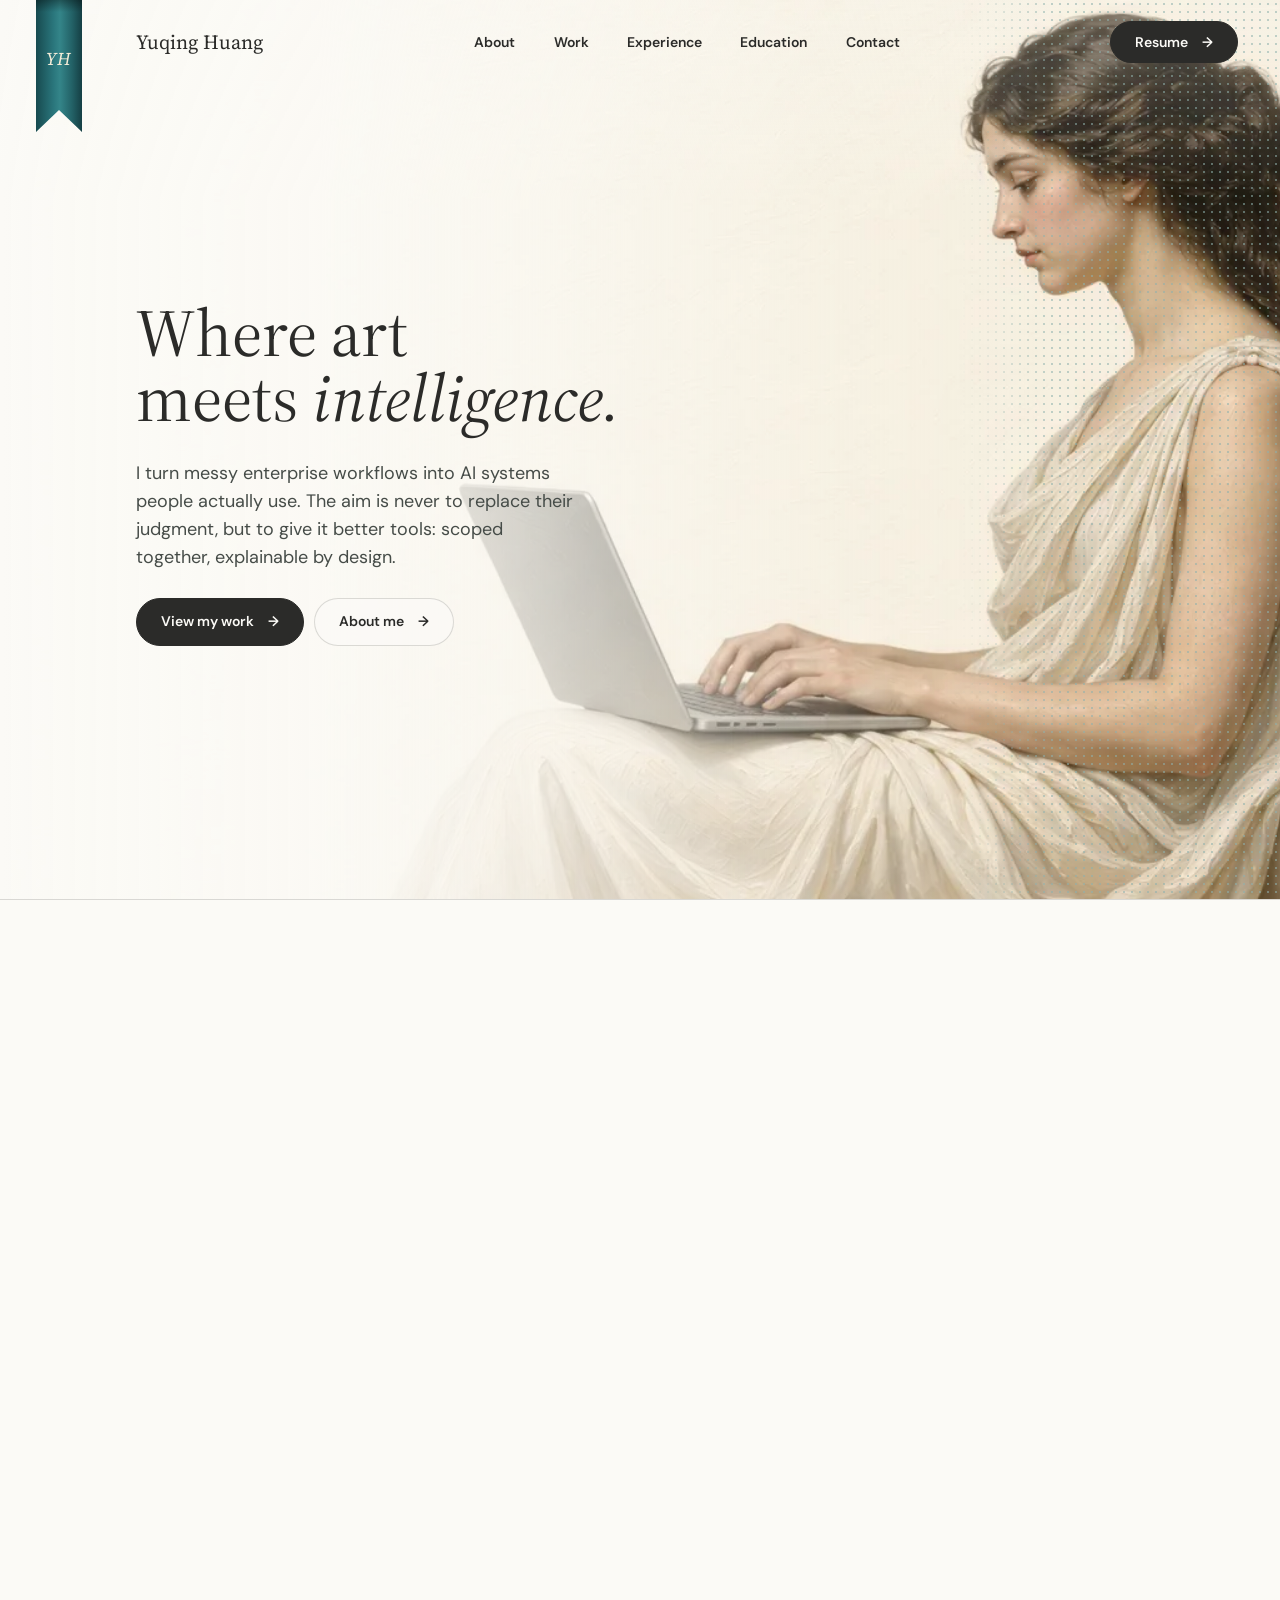
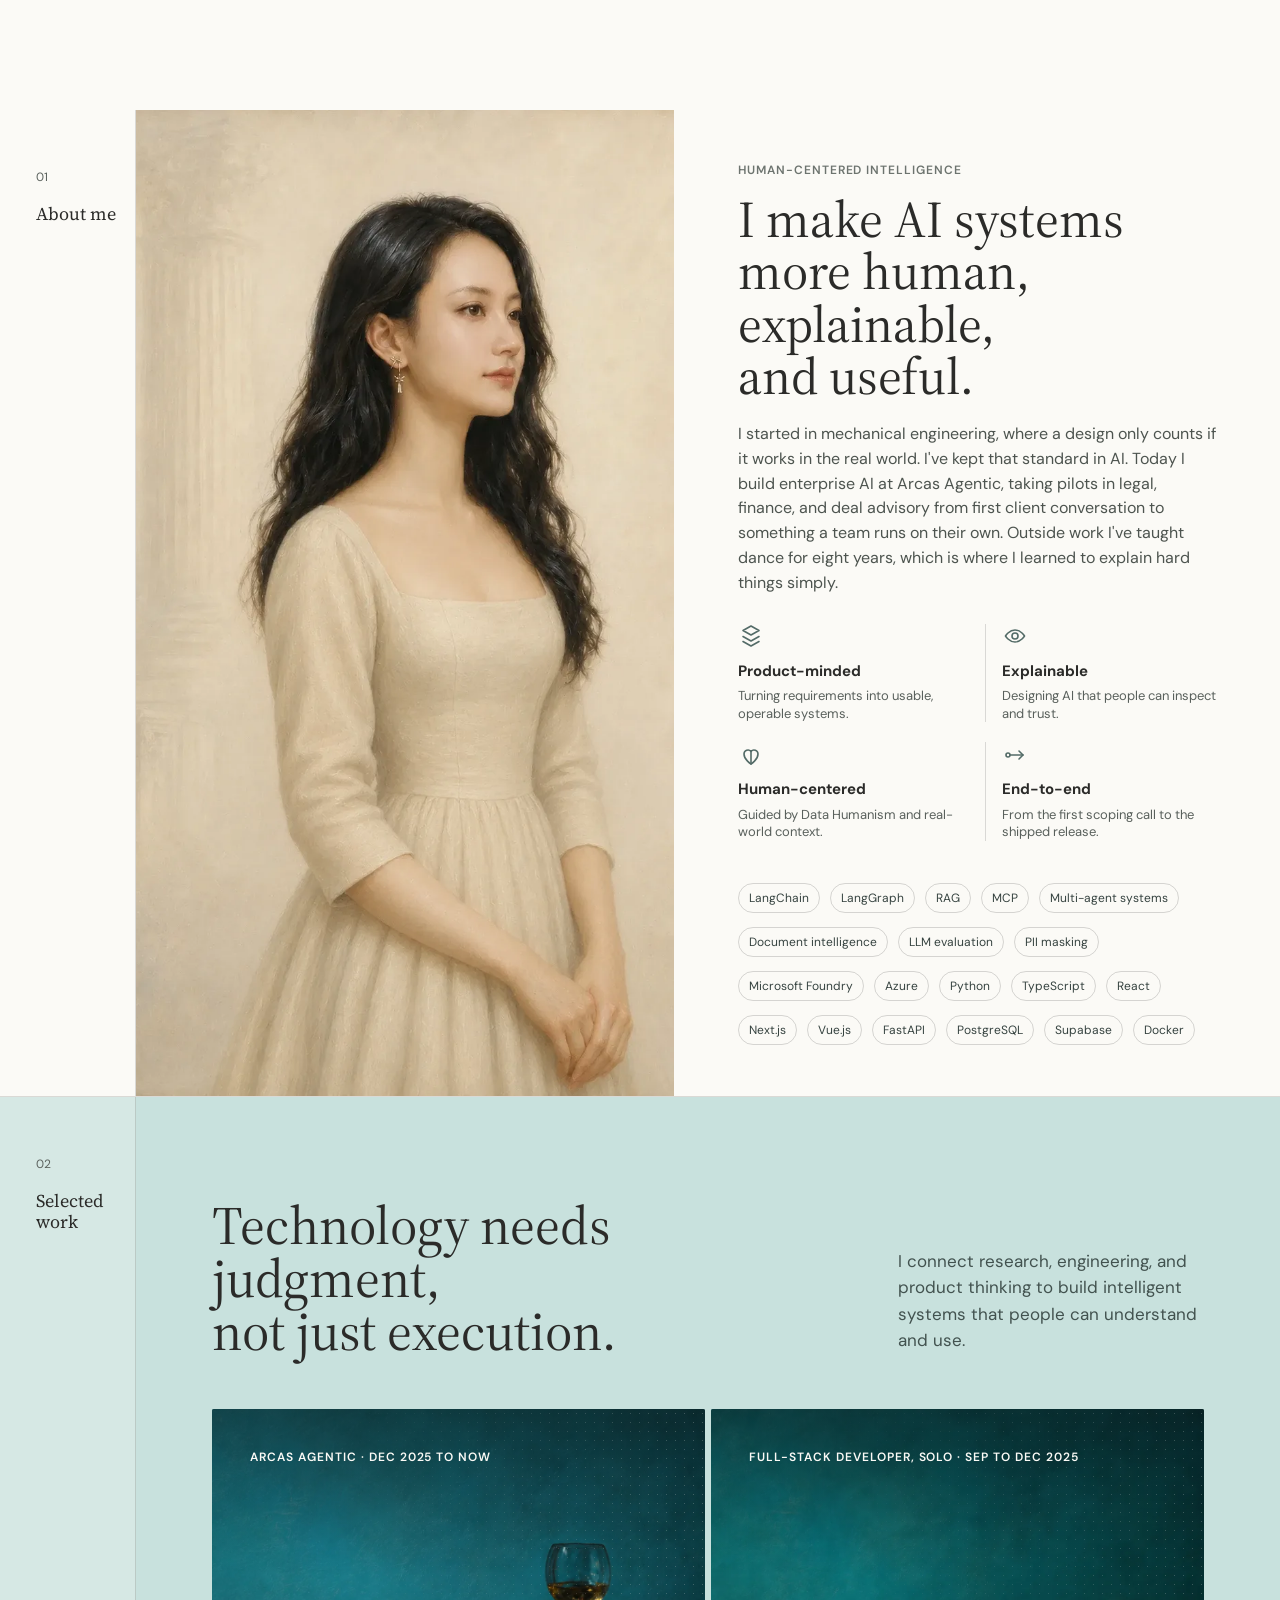
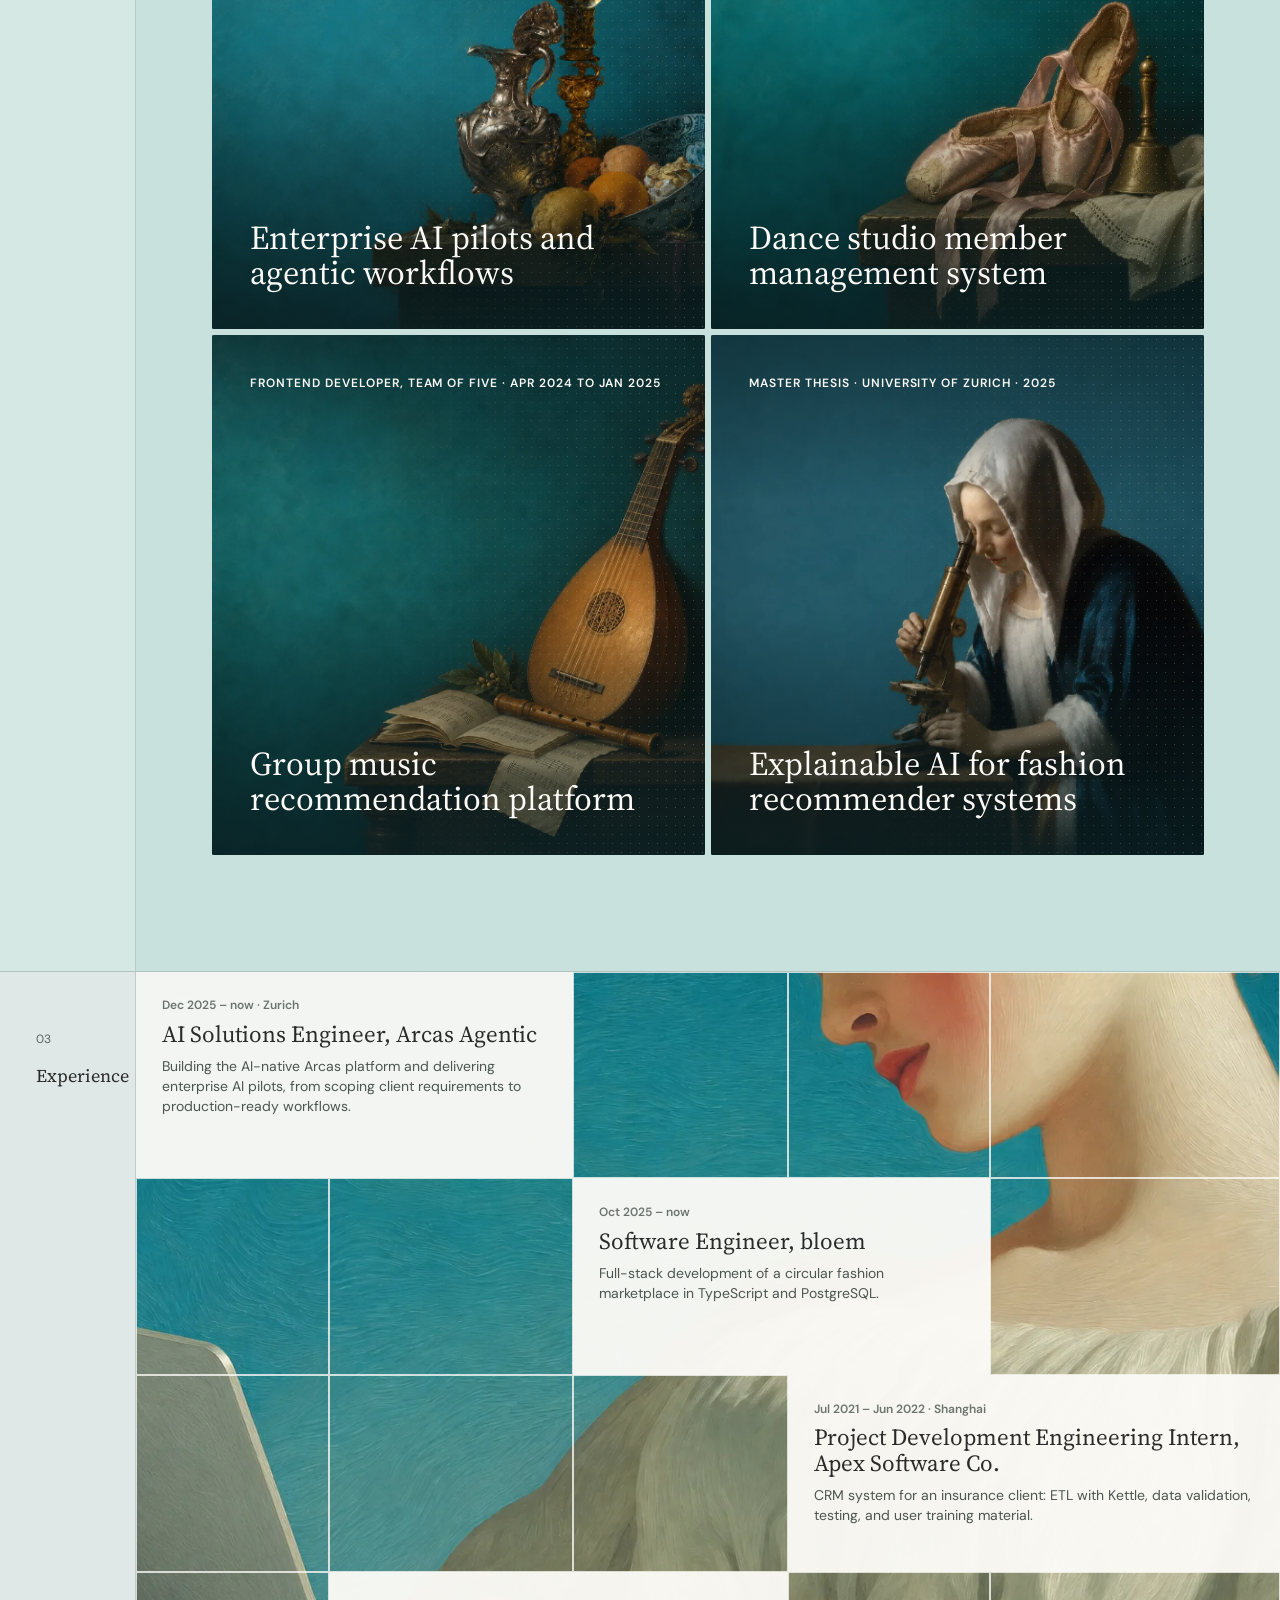
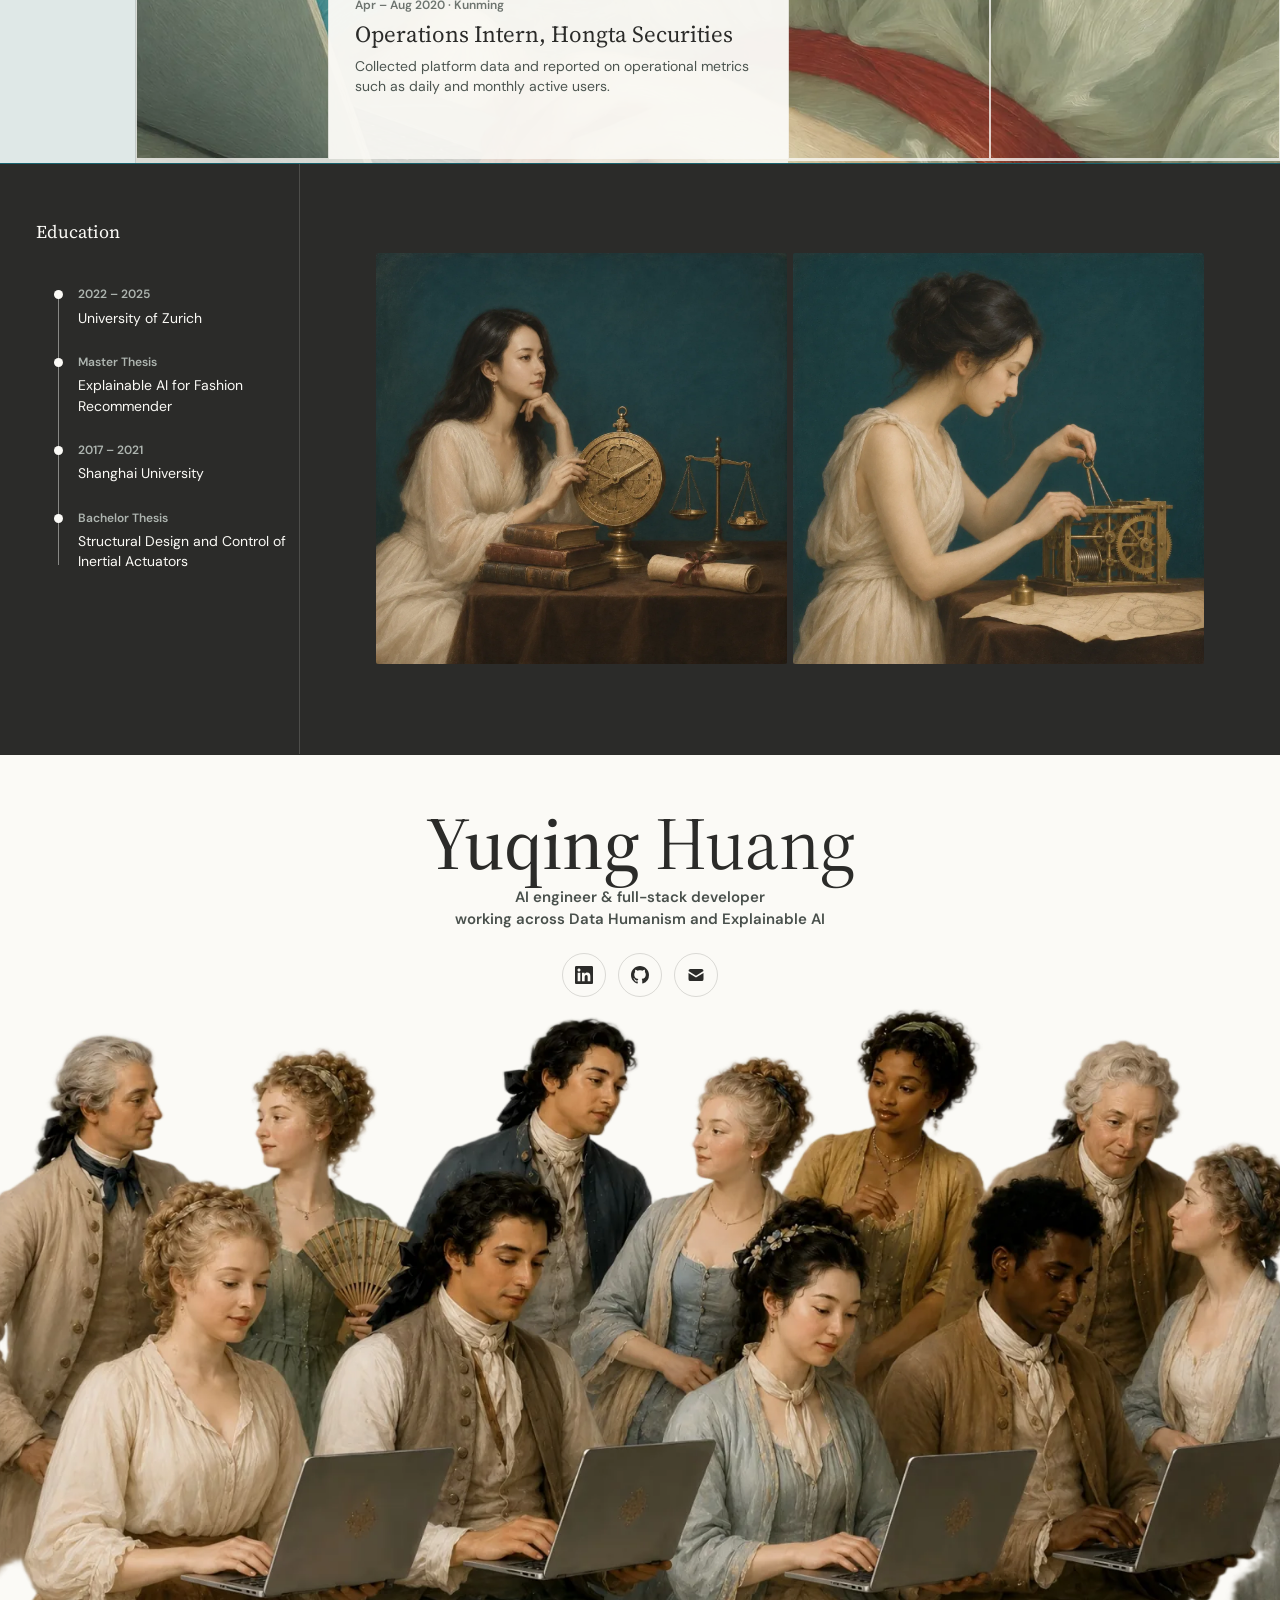
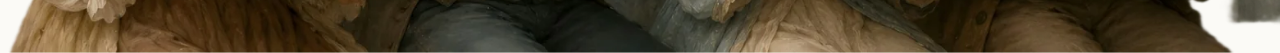
==== commit bb268b99: "feat: refine content, visuals and small-screen layout - Rewrite hero, About and Selected work copy; " ====
--- a/index.html
+++ b/index.html
@@ -21,7 +21,7 @@
   </head>
   <body>
     <div class="grain" aria-hidden="true"></div>
-    <div class="ribbon" aria-hidden="true"><span></span></div>
+    <a class="ribbon" href="#" aria-label="Back to top">YH</a>
 
     <header class="site-header">
       <a class="wordmark" href="#">Yuqing Huang</a>
@@ -29,9 +29,10 @@
         <a href="#about">About</a>
         <a href="#work">Work</a>
         <a href="#experience">Experience</a>
+        <a href="#education">Education</a>
         <a href="#contact">Contact</a>
       </nav>
-      <a class="pill pill-light" href="mailto:yuqing.h99@icloud.com">Let's talk <span aria-hidden="true">→</span></a>
+      <a class="pill pill-dark" href="./assets/Yuqing_Huang_Resume.pdf" target="_blank" rel="noopener">Resume <span aria-hidden="true">→</span></a>
     </header>
 
     <main>
@@ -42,8 +43,9 @@
             Where art<br />meets <em>intelligence.</em>
           </h1>
           <p>
-            I'm an AI solutions engineer and full-stack developer in Zurich,
-            building intelligent systems that people can understand and trust.
+            I turn messy enterprise workflows into AI systems people actually
+            use. The aim is never to replace their judgment, but to give it
+            better tools: scoped together, explainable by design.
           </p>
           <div class="button-row">
             <a class="pill pill-dark" href="#work">View my work <span aria-hidden="true">→</span></a>
@@ -80,12 +82,13 @@
             I make AI systems more human, explainable, and useful.
           </h2>
           <p>
-            I'm Yuqing — an AI solutions engineer at Arcas Agentic and a
-            software engineer at bloem, based in Zurich. My master's at the
-            University of Zurich focused on Data Humanism and Explainable AI.
-            I build GenAI workflows, recommender systems, and production web
-            apps that make intelligent systems more useful, transparent, and
-            human-centered.
+            I started in mechanical engineering, where a design only counts
+            if it works in the real world. I've kept that standard in AI.
+            Today I build enterprise AI at Arcas Agentic, taking pilots in
+            legal, finance, and deal advisory from first client conversation
+            to something a team runs on their own. Outside work I've taught
+            dance for eight years, which is where I learned to explain hard
+            things simply.
           </p>
           <div class="values">
             <article>
@@ -122,22 +125,26 @@
             <article>
               <span class="value-icon" aria-hidden="true">
                 <svg viewBox="0 0 24 24">
-                  <path d="M15 4 20 9 9 20H4v-5L15 4Z" />
-                  <path d="m13 6 5 5" />
-                  <path d="M4 20c4-1 6-3 7-7" />
+                  <path d="M3 12a2 2 0 1 0 4 0 2 2 0 1 0-4 0Z" />
+                  <path d="M7 12h13" />
+                  <path d="m16 8 4 4-4 4" />
                 </svg>
               </span>
-              <h3>Creative</h3>
-              <p>Bringing a dancer's eye for rhythm and detail.</p>
+              <h3>End-to-end</h3>
+              <p>From the first scoping call to the shipped release.</p>
             </article>
           </div>
-          <div class="stats">
-            <article><strong>80%</strong><span>Manual review time reduced</span></article>
-            <article><strong>19</strong><span>Production releases shipped</span></article>
-            <article><strong>1M+</strong><span>Songs processed for recommendations</span></article>
-            <article><strong>3</strong><span>AI workflows delivered</span></article>
-          </div>
           <ul class="skills" aria-label="Skills">
+            <li>LangChain</li>
+            <li>LangGraph</li>
+            <li>RAG</li>
+            <li>MCP</li>
+            <li>Multi-agent systems</li>
+            <li>Document intelligence</li>
+            <li>LLM evaluation</li>
+            <li>PII masking</li>
+            <li>Microsoft Foundry</li>
+            <li>Azure</li>
             <li>Python</li>
             <li>TypeScript</li>
             <li>React</li>
@@ -146,10 +153,6 @@
             <li>FastAPI</li>
             <li>PostgreSQL</li>
             <li>Supabase</li>
-            <li>LangChain</li>
-            <li>RAG</li>
-            <li>MCP</li>
-            <li>Azure</li>
             <li>Docker</li>
           </ul>
         </div>
@@ -169,7 +172,7 @@
             </p>
           </div>
           <div class="service-grid">
-          <article class="service-card service-image-card reveal">
+          <article class="service-card service-image-card reveal" tabindex="0">
             <img src="./assets/service-projects-upload.webp" width="1448" height="1086" loading="lazy" decoding="async" alt="" />
             <div>
               <p class="eyebrow">Arcas Agentic · Dec 2025 to now</p>
@@ -177,23 +180,23 @@
               <p>End-to-end AI pilots across legal, finance, and deal advisory: document intelligence pipelines, RAG-based agents, and LLM extraction for contracts, IMs, and valuation materials.</p>
             </div>
           </article>
-          <article class="service-card reveal">
+          <article class="service-card service-image-card reveal" tabindex="0">
+            <img src="./assets/service-dance.webp" width="1448" height="1086" loading="lazy" decoding="async" alt="" />
             <div>
               <p class="eyebrow">Full-stack developer, solo · Sep to Dec 2025</p>
               <h3>Dance studio member management system</h3>
               <p>A web app replacing manual studio admin: QR code check-in with real-time capacity tracking, automated subscription deductions, and a self-service member portal. 19 releases shipped on Vercel with Next.js and Supabase.</p>
             </div>
-            <span class="starburst" aria-hidden="true"></span>
-          </article>
-          <article class="service-card reveal">
+          </article>
+          <article class="service-card service-image-card reveal" tabindex="0">
+            <img src="./assets/service-music.webp" width="1448" height="1086" loading="lazy" decoding="async" alt="" />
             <div>
               <p class="eyebrow">Frontend developer, team of five · Apr 2024 to Jan 2025</p>
               <h3>Group music recommendation platform</h3>
               <p>A collaborative music player with Spotify integration, group song voting, and explainable real-time recommendations. Processed 1M+ song audio features, trained a LightFM model, and built the Vue interface from Figma designs.</p>
             </div>
-            <span class="starburst center" aria-hidden="true"></span>
-          </article>
-          <article class="service-card service-image-card reveal">
+          </article>
+          <article class="service-card service-image-card reveal" tabindex="0">
             <img src="./assets/service-consulting-upload.webp" width="1448" height="1086" loading="lazy" decoding="async" alt="" />
             <div>
               <p class="eyebrow">Master thesis · University of Zurich · 2025</p>
@@ -256,7 +259,6 @@
 
       <section class="selected education page-section page-section--tall split-section" id="education" aria-labelledby="work-title">
         <aside class="section-label">
-          <span>04</span>
           <strong id="work-title">Education</strong>
           <ol class="timeline">
             <li><b>2022 – 2025</b>University of Zurich</li>
@@ -267,21 +269,19 @@
         </aside>
         <div class="work-grid">
           <article class="work-card reveal" tabindex="0">
-            <img src="./assets/education-master.webp" width="1254" height="1254" loading="lazy" decoding="async" alt="Yuqing working on a laptop in a library" />
+            <img src="./assets/education-master.webp" width="1254" height="1254" loading="lazy" decoding="async" alt="Yuqing beside a brass astrolabe, books and a balance scale" />
             <div>
               <h2>MSc in Computer Science</h2>
               <p class="meta">University of Zurich · 2022 – 2025</p>
               <p>Major in Data Science with a minor in Banking and Finance, plus additional Bachelor Informatik coursework.</p>
-              <span>Data Science</span><span>Finance</span><span>AI</span>
             </div>
           </article>
           <article class="work-card reveal" tabindex="0">
-            <img src="./assets/education-bachelor.webp" width="1254" height="1254" loading="lazy" decoding="async" alt="Yuqing studying mechanical gears and instruments" />
+            <img src="./assets/education-bachelor.webp" width="1254" height="1254" loading="lazy" decoding="async" alt="Yuqing adjusting a brass clockwork mechanism with dividers" />
             <div>
               <h2>BEng in Mechanical Engineering</h2>
               <p class="meta">Shanghai University · 2017 – 2021</p>
               <p>Built an engineering foundation through mechanical systems, structural design, and control of inertial actuators.</p>
-              <span>Engineering</span><span>Control</span><span>Design</span>
             </div>
           </article>
         </div>
@@ -290,23 +290,16 @@
     </main>
 
     <footer class="footer" id="contact">
-      <div class="footer-ribbon"><span></span></div>
       <div class="footer-center">
         <h2><span>Yuqing</span> Huang</h2>
         <p>AI engineer & full-stack developer<br />working across Data Humanism and Explainable AI</p>
         <div class="footer-socials" aria-label="Social links">
-          <a href="https://www.linkedin.com/in/yuqing-huang-8309a61a2" target="_blank" rel="noopener" aria-label="LinkedIn">in</a>
-          <a href="https://github.com/DarleneQing" target="_blank" rel="noopener" aria-label="GitHub">GH</a>
-          <a href="mailto:yuqing.h99@icloud.com" aria-label="Email">@</a>
+          <a href="https://www.linkedin.com/in/yuqing-huang-8309a61a2" target="_blank" rel="noopener" aria-label="LinkedIn"><svg viewBox="0 0 24 24" aria-hidden="true"><path d="M20.447 20.452h-3.554v-5.569c0-1.328-.027-3.037-1.852-3.037-1.853 0-2.136 1.445-2.136 2.939v5.667H9.351V9h3.414v1.561h.046c.477-.9 1.637-1.85 3.37-1.85 3.601 0 4.267 2.37 4.267 5.455v6.286zM5.337 7.433c-1.144 0-2.063-.926-2.063-2.065 0-1.138.92-2.063 2.063-2.063 1.14 0 2.064.925 2.064 2.063 0 1.139-.925 2.065-2.064 2.065zm1.782 13.019H3.555V9h3.564v11.452zM22.225 0H1.771C.792 0 0 .774 0 1.729v20.542C0 23.227.792 24 1.771 24h20.451C23.2 24 24 23.227 24 22.271V1.729C24 .774 23.2 0 22.222 0h.003z"/></svg></a>
+          <a href="https://github.com/DarleneQing" target="_blank" rel="noopener" aria-label="GitHub"><svg viewBox="0 0 24 24" aria-hidden="true"><path d="M12 0C5.37 0 0 5.37 0 12c0 5.31 3.435 9.795 8.205 11.385.6.105.825-.255.825-.57 0-.285-.015-1.23-.015-2.235-3.015.555-3.795-.735-4.035-1.41-.135-.345-.72-1.41-1.23-1.695-.42-.225-1.02-.78-.015-.795.945-.015 1.62.87 1.845 1.23 1.08 1.815 2.805 1.305 3.495.99.105-.78.42-1.305.765-1.605-2.67-.3-5.46-1.335-5.46-5.925 0-1.305.465-2.385 1.23-3.225-.12-.3-.54-1.53.12-3.18 0 0 1.005-.315 3.3 1.23.96-.27 1.98-.405 3-.405s2.04.135 3 .405c2.295-1.56 3.3-1.23 3.3-1.23.66 1.65.24 2.88.12 3.18.765.84 1.23 1.905 1.23 3.225 0 4.605-2.805 5.625-5.475 5.925.435.375.81 1.095.81 2.22 0 1.605-.015 2.895-.015 3.3 0 .315.225.69.825.57A12.02 12.02 0 0024 12c0-6.63-5.37-12-12-12z"/></svg></a>
+          <a href="mailto:yuqing.h99@icloud.com" aria-label="Email"><svg viewBox="0 0 24 24" aria-hidden="true"><path d="M2 6.5A2.5 2.5 0 0 1 4.5 4h15A2.5 2.5 0 0 1 22 6.500v.3l-10 6.2L2 6.800zM2 9.200v8.300A2.5 2.5 0 0 0 4.5 20h15a2.5 2.5 0 0 0 2.5-2.5V9.200l-10 6.100z"/></svg></a>
         </div>
         <a class="pill pill-light footer-resume" href="./assets/Yuqing_Huang_Resume.pdf" target="_blank" rel="noopener">Resume <span aria-hidden="true">→</span></a>
       </div>
-      <nav class="footer-links" aria-label="Footer navigation">
-        <a href="#about">About</a>
-        <a href="#work">Work</a>
-        <a href="#experience">Experience</a>
-        <a href="#education">Education</a>
-      </nav>
       <img class="footer-people" src="./assets/footer-community.webp" width="1600" height="800" loading="lazy" decoding="async" alt="A diverse group of people working on laptops" />
     </footer>
 
--- a/styles.css
+++ b/styles.css
@@ -60,47 +60,39 @@
   mix-blend-mode: multiply;
 }
 
-.ribbon,
-.footer-ribbon {
-  width: 47px;
-  height: 99px;
+/* Silk ribbon: a vertical sheen for the fabric, a short shadow at the top where it
+   folds over the page edge, and a swallowtail end. */
+.ribbon {
+  position: fixed;
+  /* Starts above the viewport so the hover drop never shows a gap. */
+  top: -6px;
+  left: 36px;
+  z-index: 50;
+  width: 46px;
+  height: 138px;
   display: grid;
   place-items: start center;
-  padding-top: 25px;
-  color: var(--paper);
-  background: #7fa7a3;
+  padding-top: 56px;
+  color: #f4ecd8;
+  font-family: var(--display);
+  font-size: 18px;
+  font-style: italic;
+  letter-spacing: 0.04em;
+  line-height: 1;
+  background:
+    linear-gradient(180deg, rgba(0, 0, 0, 0.36) 6px, transparent 18px),
+    linear-gradient(90deg, #174a4f 0%, #2a767c 38%, #348589 52%, #236267 78%, #153f44 100%);
   clip-path: polygon(0 0, 100% 0, 100% 100%, 50% 84%, 0 100%);
-}
-
-.ribbon {
-  position: fixed;
-  top: 0;
-  left: 36px;
-  z-index: 50;
-}
-
-.ribbon span,
-.footer-ribbon span {
-  position: relative;
-  width: 17px;
-  height: 17px;
-  transform: rotate(45deg);
-}
-
-.ribbon span::before,
-.ribbon span::after,
-.footer-ribbon span::before,
-.footer-ribbon span::after {
-  content: "";
-  position: absolute;
-  inset: 8px 1px auto;
-  height: 1.5px;
-  background: currentColor;
-}
-
-.ribbon span::after,
-.footer-ribbon span::after {
-  transform: rotate(90deg);
+  transition: transform 320ms var(--ease-out);
+}
+
+.ribbon:hover,
+.ribbon:focus-visible {
+  transform: translateY(4px);
+}
+
+.ribbon.is-hidden {
+  transform: translateY(-100%);
 }
 
 .site-header {
@@ -151,8 +143,7 @@
   white-space: nowrap;
 }
 
-.site-header nav a::after,
-.footer-links a::after {
+.site-header nav a::after {
   content: "";
   position: absolute;
   right: 0;
@@ -166,15 +157,9 @@
 }
 
 .site-header nav a:hover::after,
-.site-header nav a:focus-visible::after,
-.footer-links a:hover::after,
-.footer-links a:focus-visible::after {
+.site-header nav a:focus-visible::after {
   transform: scaleX(1);
   transform-origin: left;
-}
-
-.site-header > .pill {
-  justify-self: end;
 }
 
 .pill {
@@ -479,16 +464,9 @@
   container-type: inline-size;
 }
 
-.stats {
-  display: grid;
-  grid-template-columns: repeat(4, minmax(0, 1fr));
-  gap: 5px;
-}
-
 /* Sized by the column, not the window: 4 tiles need about 130px each to fit their longest word. */
 @container (max-width: 520px) {
-  .values,
-  .stats {
+  .values {
     grid-template-columns: repeat(2, minmax(0, 1fr));
   }
 
@@ -496,31 +474,6 @@
     padding-left: 0;
     border-left: 0;
   }
-}
-
-.stats article {
-  min-height: 78px;
-  display: grid;
-  place-items: center;
-  align-content: center;
-  padding: 10px;
-  border: 1px solid var(--line);
-  background: var(--paper-soft);
-  text-align: center;
-}
-
-.stats strong {
-  font-family: var(--display);
-  font-size: 30px;
-  font-weight: 400;
-  line-height: 1;
-}
-
-.stats span {
-  margin-top: 5px;
-  color: #666d68;
-  font-size: 12px;
-  line-height: 1.2;
 }
 
 .services {
@@ -565,112 +518,109 @@
   margin: 0 auto;
 }
 
+/* Work cards: the face shows a label and a title; hover, focus or tap swaps the
+   painting for a flat panel and reveals the description. */
 .service-card {
   position: relative;
   min-height: clamp(390px, 42vw, 520px);
   display: flex;
-  flex-direction: column;
-  justify-content: space-between;
   overflow: hidden;
   padding: clamp(28px, 3vw, 40px);
   border-radius: 2px;
-  background: color-mix(in srgb, var(--paper) 72%, var(--seafoam));
+  color: var(--paper);
+  background: #3f7578;
   isolation: isolate;
-}
-
-.service-card:nth-child(3) {
-  background: var(--paper-soft);
-}
-
-.service-card:nth-child(2)::after,
-.service-card:nth-child(3)::after {
-  content: "";
+  cursor: default;
+  transition:
+    background-color 420ms ease,
+    color 420ms ease;
+}
+
+.service-card > div {
+  flex: 1;
+  display: flex;
+  flex-direction: column;
+}
+
+.service-card img,
+.service-card::before,
+.service-card::after {
   position: absolute;
   inset: 0;
-  z-index: -1;
-  opacity: 0.25;
-  background-image: radial-gradient(rgba(43, 43, 41, 0.55) 0.7px, transparent 0.85px);
-  background-size: 9px 9px;
-  mask-image: linear-gradient(90deg, transparent 24%, #000);
-}
-
-.service-card h3 {
-  margin-bottom: 16px;
-  font-size: clamp(25px, 2.3vw, 32px);
-  line-height: 1.05;
-}
-
-.service-card p {
-  max-width: 360px;
-  margin: 0;
-  font-size: 15px;
-  line-height: 1.48;
-}
-
-.service-card .eyebrow {
-  margin-bottom: 14px;
-  font-size: 12px;
-}
-
-.service-image-card .eyebrow {
-  color: inherit;
-  opacity: 0.82;
-}
-
-.service-image-card {
-  color: var(--paper);
-  background: var(--ink);
-}
-
-.service-image-card img {
-  position: absolute;
-  inset: 0;
-  z-index: -2;
+  transition: opacity 420ms ease;
+}
+
+.service-card img {
+  z-index: -3;
   width: 100%;
   height: 100%;
   object-fit: cover;
-  transition: transform 900ms var(--ease-out);
-}
-
+  /* The paintings keep their subject on the right; a centred crop would cut it off. */
+  object-position: 82% center;
+}
+
+/* Keeps the label and title readable on top of a painting. */
 .service-image-card::before {
   content: "";
-  position: absolute;
-  inset: 0;
+  z-index: -2;
+  background: linear-gradient(180deg, rgba(9, 34, 38, 0.5), transparent 32%, transparent 52%, rgba(9, 34, 38, 0.72));
+}
+
+.service-card::after {
+  content: "";
   z-index: -1;
-  background: linear-gradient(105deg, rgba(9, 34, 38, 0.82), rgba(9, 34, 38, 0.22) 66%, rgba(9, 34, 38, 0.1));
-}
-
-.service-image-card:hover img,
-.service-image-card:focus-within img {
-  transform: scale(1.04);
-}
-
-.starburst {
-  position: absolute;
-  top: 52%;
-  right: 22%;
-  width: 24px;
-  height: 24px;
-}
-
-.starburst::before,
-.starburst::after {
-  content: "";
-  position: absolute;
-  top: 0;
-  left: 50%;
-  width: 1px;
-  height: 100%;
-  background: currentColor;
-}
-
-.starburst::after {
-  transform: rotate(90deg);
-}
-
-.starburst.center {
-  top: 50%;
-  right: 45%;
+  opacity: 0.22;
+  background-image: radial-gradient(currentColor 0.7px, transparent 0.85px);
+  background-size: 9px 9px;
+  mask-image: linear-gradient(90deg, transparent 24%, #000);
+}
+
+.service-card .eyebrow {
+  margin-bottom: auto;
+  padding-bottom: 24px;
+  color: inherit;
+  font-size: 12px;
+}
+
+.service-card h3 {
+  margin: 0;
+  font-size: clamp(27px, 2.6vw, 38px);
+  line-height: 1.05;
+}
+
+.service-card p:not(.eyebrow) {
+  max-width: 400px;
+  max-height: 0;
+  margin: 0;
+  overflow: hidden;
+  opacity: 0;
+  font-size: 15px;
+  line-height: 1.48;
+  transition:
+    max-height 420ms var(--ease-out),
+    opacity 300ms ease,
+    margin-top 420ms var(--ease-out);
+}
+
+.service-card:hover,
+.service-card:focus,
+.service-card:focus-within {
+  color: var(--ink);
+  background: var(--seafoam-deep);
+}
+
+.service-card:hover img,
+.service-card:focus img,
+.service-card:hover::before,
+.service-card:focus::before {
+  opacity: 0;
+}
+
+.service-card:hover p:not(.eyebrow),
+.service-card:focus p:not(.eyebrow) {
+  max-height: 12em;
+  margin-top: 14px;
+  opacity: 1;
 }
 
 .process {
@@ -936,11 +886,27 @@
   list-style: none;
 }
 
+.site-header > .pill {
+  justify-self: end;
+  min-height: 42px;
+}
+
+/* The header has no room for the pill on small screens, so the footer copy shows there instead. */
 .footer-resume {
+  display: none;
   margin-top: 22px;
 }
 
-.work-card span,
+@media (max-width: 820px) {
+  .site-header > .pill {
+    display: none;
+  }
+
+  .footer-resume {
+    display: inline-flex;
+  }
+}
+
 .skills li {
   display: inline-flex;
   width: fit-content;
@@ -956,7 +922,8 @@
   position: relative;
   min-height: 760px;
   display: grid;
-  grid-template-rows: auto auto minmax(420px, 1fr);
+  grid-template-columns: 100%;
+  grid-template-rows: auto minmax(420px, 1fr);
   justify-items: center;
   overflow: hidden;
   padding-top: clamp(42px, 6vh, 64px);
@@ -964,15 +931,7 @@
   text-align: center;
 }
 
-.footer .footer-ribbon {
-  position: absolute;
-  top: 0;
-  left: 36px;
-  z-index: 4;
-}
-
-.footer-center,
-.footer-links {
+.footer-center {
   position: relative;
   z-index: 3;
 }
@@ -1004,32 +963,35 @@
 
 .footer-socials {
   display: flex;
-  gap: 22px;
+  gap: 12px;
   margin-top: 22px;
 }
 
 .footer-socials a {
-  font-size: 18px;
-  font-weight: 700;
-}
-
-.footer-links {
-  width: min(900px, 74vw);
   display: grid;
-  grid-template-columns: repeat(4, minmax(0, 1fr));
-  gap: 44px;
-  margin-top: 28px;
-  font-size: 14px;
-  font-weight: 600;
-}
-
-.footer-links a {
-  position: relative;
-  justify-self: center;
+  place-items: center;
+  width: 44px;
+  height: 44px;
+  border: 1px solid var(--line);
+  border-radius: 50%;
+  transition: background-color 220ms ease, color 220ms ease;
+}
+
+.footer-socials a:hover,
+.footer-socials a:focus-visible {
+  background: var(--ink);
+  color: var(--paper);
+}
+
+.footer-socials svg {
+  width: 18px;
+  height: 18px;
+  fill: currentColor;
 }
 
 .footer-people {
   align-self: end;
+  justify-self: center;
   width: 100vw;
   max-width: none;
   height: 100%;
@@ -1066,6 +1028,15 @@
   transform: translateY(0);
 }
 
+/* .reveal's transition list would otherwise drop the card's colour fade. */
+.service-card.reveal {
+  transition:
+    opacity 800ms var(--ease-out),
+    transform 800ms var(--ease-out),
+    background-color 420ms ease,
+    color 420ms ease;
+}
+
 :focus-visible {
   outline: 2px solid var(--teal);
   outline-offset: 3px;
@@ -1081,8 +1052,7 @@
     padding-left: 24px;
   }
 
-  .ribbon,
-  .footer .footer-ribbon {
+  .ribbon {
     left: 24px;
   }
 
@@ -1128,10 +1098,6 @@
     font-size: 13px;
   }
 
-  .site-header > .pill {
-    display: none;
-  }
-
   .hero {
     align-items: flex-start;
     padding: 134px 24px 46px;
@@ -1139,7 +1105,7 @@
 
   .hero::before {
     background:
-      linear-gradient(180deg, rgba(251, 250, 246, 1) 58%, transparent 66%);
+      linear-gradient(180deg, rgba(251, 250, 246, 1) 66%, transparent 73%);
   }
 
   .hero-copy {
@@ -1153,7 +1119,7 @@
 
   /* Narrow screens: copy on top, the figure in the lower half. */
   .hero-art {
-    top: 58%;
+    top: 66%;
   }
 
   .hero-art video,
@@ -1258,12 +1224,6 @@
     grid-template-rows: auto auto minmax(390px, 1fr);
   }
 
-  .footer-links {
-    width: calc(100vw - 48px);
-    grid-template-columns: repeat(2, minmax(0, 1fr));
-    gap: 22px;
-  }
-
   .footer-people {
     min-height: 390px;
     object-position: center 28%;
@@ -1275,11 +1235,14 @@
     display: none;
   }
 
+  /* ponytail: five links fit down to 360px wide; below that, swap to a menu button */
   .site-header nav {
-    gap: 14px;
+    gap: 8px;
+    font-size: 12px;
   }
 
   .site-header {
+    padding: 0 14px 0 76px;
     grid-template-columns: 1fr;
   }
 
@@ -1346,10 +1309,6 @@
     padding-top: 72px;
   }
 
-  .footer .footer-ribbon {
-    left: 20px;
-  }
-
   .footer h2 {
     font-size: 48px;
   }
@@ -1365,6 +1324,366 @@
     min-height: 370px;
     object-fit: cover;
     object-position: center 24%;
+  }
+}
+
+/* Below desktop the nav runs over the portrait, so the header always gets its backdrop. */
+@media (max-width: 1120px) {
+  .site-header {
+    border-bottom: 1px solid var(--line);
+    background: color-mix(in srgb, var(--paper) 90%, transparent);
+    backdrop-filter: blur(14px);
+  }
+}
+
+/* Phones: a slimmer ribbon leaves room for all five links down to 320px. */
+@media (max-width: 560px) {
+  .ribbon {
+    left: 10px;
+    width: 38px;
+    font-size: 15px;
+  }
+
+  .site-header {
+    padding: 0 12px 0 58px;
+  }
+
+  .site-header nav {
+    justify-content: space-between;
+    gap: 6px;
+  }
+}
+
+@media (max-width: 359px) {
+  .site-header nav {
+    font-size: 11px;
+  }
+
+  /* Both hero buttons on one row. */
+  .hero .pill {
+    min-height: 44px;
+    gap: 8px;
+    padding: 0 14px;
+  }
+}
+
+/* Tablets: portrait beside the text, cards two across. */
+@media (min-width: 561px) and (max-width: 820px) {
+  .about {
+    grid-template-columns: 38% minmax(0, 1fr);
+  }
+
+  .about > .section-label {
+    grid-column: 1 / -1;
+  }
+
+  .about-art {
+    min-height: 0;
+  }
+
+  .about-copy {
+    padding: 40px 28px 48px;
+  }
+
+  .service-grid {
+    grid-template-columns: repeat(2, minmax(0, 1fr));
+  }
+
+  .service-card {
+    min-height: 340px;
+  }
+
+  .process {
+    min-height: 0;
+  }
+
+  .process-grid {
+    min-height: 0;
+    grid-template-rows: auto;
+    padding-top: 150px;
+  }
+
+  .process-grid:has(.tile:hover),
+  .process-grid:has(.tile:focus-visible) {
+    grid-template-rows: auto;
+  }
+}
+
+/* Tablets and phones: the ribbon ends at the header so nothing hangs over the page,
+   which lets section names line up with the content instead of dodging it. */
+@media (max-width: 820px) {
+  .ribbon {
+    height: 86px;
+    padding-top: 34px;
+  }
+
+  .section-label,
+  .selected .section-label {
+    display: flex;
+    align-items: baseline;
+    gap: 12px;
+    padding: 20px 24px;
+  }
+
+  .section-label span,
+  .section-label strong {
+    margin: 0;
+  }
+}
+
+/* Tablets and phones: the copy takes the height it needs and the figure fills whatever is left,
+   so the two can never overlap or leave a gap. */
+@media (max-width: 820px) {
+  /* The background drifts from page paper to the painting's own cream, so the figure
+     has no visible edge where it starts. */
+  .hero {
+    flex-direction: column;
+    align-items: stretch;
+    padding: 112px 24px 0;
+    background: linear-gradient(180deg, var(--paper) 22%, #f3ecdc 62%);
+  }
+
+  .hero::before,
+  .hero-dots {
+    display: none;
+  }
+
+  .hero-copy {
+    flex: none;
+  }
+
+  .hero h1 {
+    max-width: none;
+    font-size: clamp(36px, 10vw, 60px);
+    text-wrap: wrap;
+  }
+
+  .hero-copy > p {
+    max-width: 34em;
+    margin: 18px 0 20px;
+    font-size: 16px;
+    line-height: 1.5;
+  }
+
+  .hero-art {
+    position: relative;
+    inset: auto;
+    flex: 1 1 0;
+    min-height: 170px;
+    margin: 8px -24px 0;
+    mask-image: linear-gradient(180deg, transparent, #000 96px);
+  }
+
+  .hero-art video,
+  .hero-art canvas {
+    object-position: 78% top;
+  }
+}
+
+/* Short screens: tighter copy leaves more height for the figure. */
+@media (max-width: 820px) and (max-height: 740px) {
+  .hero {
+    padding-top: 98px;
+  }
+
+  .hero h1 {
+    font-size: clamp(32px, 9vw, 44px);
+  }
+
+  .hero-copy > p {
+    margin: 14px 0 16px;
+    font-size: 15px;
+    line-height: 1.45;
+  }
+}
+
+/* Phones: shorter pictures and a 2x2 grid of values. */
+@media (max-width: 560px) {
+  .about-art {
+    min-height: 0;
+    height: min(88vw, 380px);
+  }
+
+  .about-art img {
+    object-position: center 14%;
+  }
+
+  .values {
+    grid-template-columns: repeat(2, minmax(0, 1fr));
+    gap: 22px 14px;
+  }
+
+  .values article:nth-child(n) {
+    padding: 0;
+    border: 0;
+  }
+
+  .values article:nth-child(even) {
+    padding-left: 14px;
+    border-left: 1px solid var(--line);
+  }
+
+  .service-card {
+    min-height: 300px;
+  }
+
+  .work-card img {
+    aspect-ratio: 4 / 3;
+  }
+
+  .process {
+    min-height: 0;
+  }
+
+  .process-grid {
+    min-height: 0;
+    padding-top: 150px;
+  }
+}
+
+/* Experience on tablets and phones: a small version of the desktop grid. The tiles zig-zag
+   over the painting, one is open at a time, and hovering, focusing or tapping another
+   one reshapes the grid around it. With nothing chosen, the first tile is open. */
+@media (max-width: 820px) {
+  .process-grid {
+    height: 660px;
+    min-height: 0;
+    gap: 0;
+    padding: 0;
+    grid-template-columns: 1.25fr 1.25fr 0.7fr;
+    grid-template-rows: 2.2fr 1fr 1fr 1fr;
+  }
+
+  .grid-cell {
+    display: block;
+  }
+
+  .grid-cell:nth-child(3n + 1) { grid-column: 1; }
+  .grid-cell:nth-child(3n + 2) { grid-column: 2; }
+  .grid-cell:nth-child(3n) { grid-column: 3; }
+  .grid-cell:nth-child(-n + 3) { grid-row: 1; }
+  .grid-cell:nth-child(n + 4):nth-child(-n + 6) { grid-row: 2; }
+  .grid-cell:nth-child(n + 7):nth-child(-n + 9) { grid-row: 3; }
+  .grid-cell:nth-child(n + 10):nth-child(-n + 12) { grid-row: 4; }
+  .grid-cell:nth-child(n + 13) { display: none; }
+
+  .tile {
+    overflow: hidden;
+    padding: 16px 18px;
+    cursor: pointer;
+  }
+
+  .tile-a { grid-column: 1 / 3; grid-row: 1; }
+  .tile-b { grid-column: 2 / 4; grid-row: 2; }
+  .tile-c { grid-column: 1 / 3; grid-row: 3; }
+  .tile-d { grid-column: 2 / 4; grid-row: 4; }
+
+  .tile h2 {
+    font-size: 18px;
+  }
+
+  .tile p:not(.meta) {
+    opacity: 0;
+    transition: opacity 320ms ease;
+  }
+
+  .tile:hover p:not(.meta),
+  .tile:focus p:not(.meta),
+  .process-grid:not(:has(.tile:hover, .tile:focus)) .tile-a p:not(.meta) {
+    opacity: 1;
+  }
+
+  .process-grid:has(.tile-a:hover),
+  .process-grid:has(.tile-a:focus) {
+    grid-template-columns: 1.25fr 1.25fr 0.7fr;
+    grid-template-rows: 2.2fr 1fr 1fr 1fr;
+  }
+
+  .process-grid:has(.tile-b:hover),
+  .process-grid:has(.tile-b:focus) {
+    grid-template-columns: 0.7fr 1.25fr 1.25fr;
+    grid-template-rows: 1fr 2.2fr 1fr 1fr;
+  }
+
+  .process-grid:has(.tile-c:hover),
+  .process-grid:has(.tile-c:focus) {
+    grid-template-columns: 1.25fr 1.25fr 0.7fr;
+    grid-template-rows: 1fr 1fr 2.2fr 1fr;
+  }
+
+  .process-grid:has(.tile-d:hover),
+  .process-grid:has(.tile-d:focus) {
+    grid-template-columns: 0.7fr 1.25fr 1.25fr;
+    grid-template-rows: 1fr 1fr 1fr 2.2fr;
+  }
+}
+
+@media (min-width: 561px) and (max-width: 820px) {
+  .process-grid {
+    height: 560px;
+  }
+}
+
+/* Small screens that are wide for their height (a phone held sideways, a squarish window):
+   stacking would squeeze the figure into a thin strip, so the copy sits left of it as on desktop. */
+@media (max-width: 950px) and (max-height: 500px), (max-width: 820px) and (min-aspect-ratio: 4 / 5) {
+  .hero {
+    flex-direction: row;
+    align-items: center;
+    /* left padding clears the ribbon */
+    padding: 84px 24px 20px 84px;
+    background: none;
+  }
+
+  .hero::before {
+    display: block;
+    background: linear-gradient(90deg, rgba(251, 250, 246, 0.98) 0%, rgba(251, 250, 246, 0.9) 40%, rgba(251, 250, 246, 0.3) 62%, transparent 80%);
+  }
+
+  .hero-copy {
+    width: 52%;
+  }
+
+  .hero h1 {
+    font-size: clamp(28px, 5.4vw, 44px);
+  }
+
+  .hero-copy > p {
+    max-width: none;
+    margin: 12px 0 16px;
+    font-size: 15px;
+    line-height: 1.42;
+  }
+
+  /* Starts below the header and sits a little further right, so the face clears both the nav and the copy. */
+  .hero-art {
+    position: absolute;
+    inset: 72px 0 0;
+    margin: 0;
+    mask-image: none;
+  }
+
+  .hero-art video,
+  .hero-art canvas {
+    object-position: right center;
+    transform: translateX(12%);
+  }
+}
+
+/* The sideways phone is also very short. */
+@media (max-width: 950px) and (max-height: 500px) {
+  .hero {
+    padding: 72px 24px 12px 84px;
+  }
+
+  .hero h1 {
+    font-size: clamp(28px, 5vw, 38px);
+  }
+
+  .hero-copy > p {
+    margin: 10px 0 14px;
+    font-size: 14px;
+    line-height: 1.4;
   }
 }
 
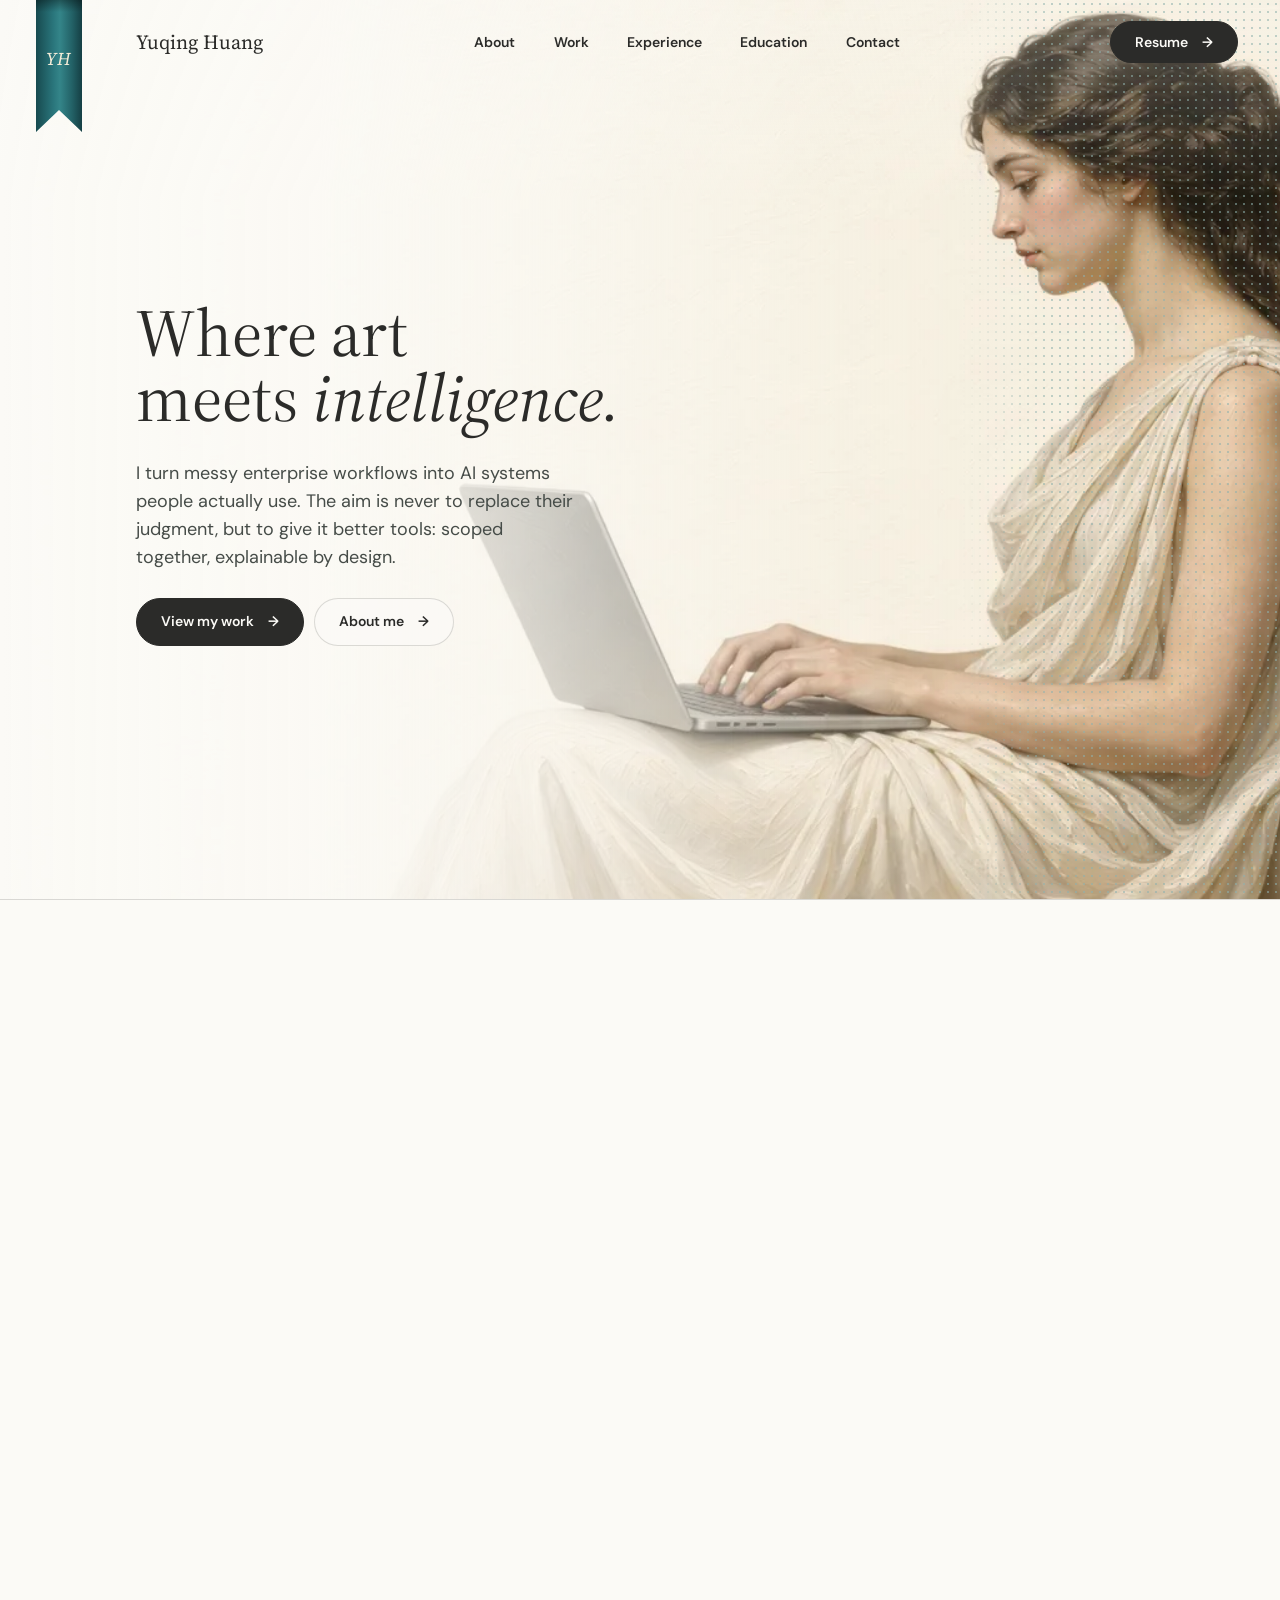
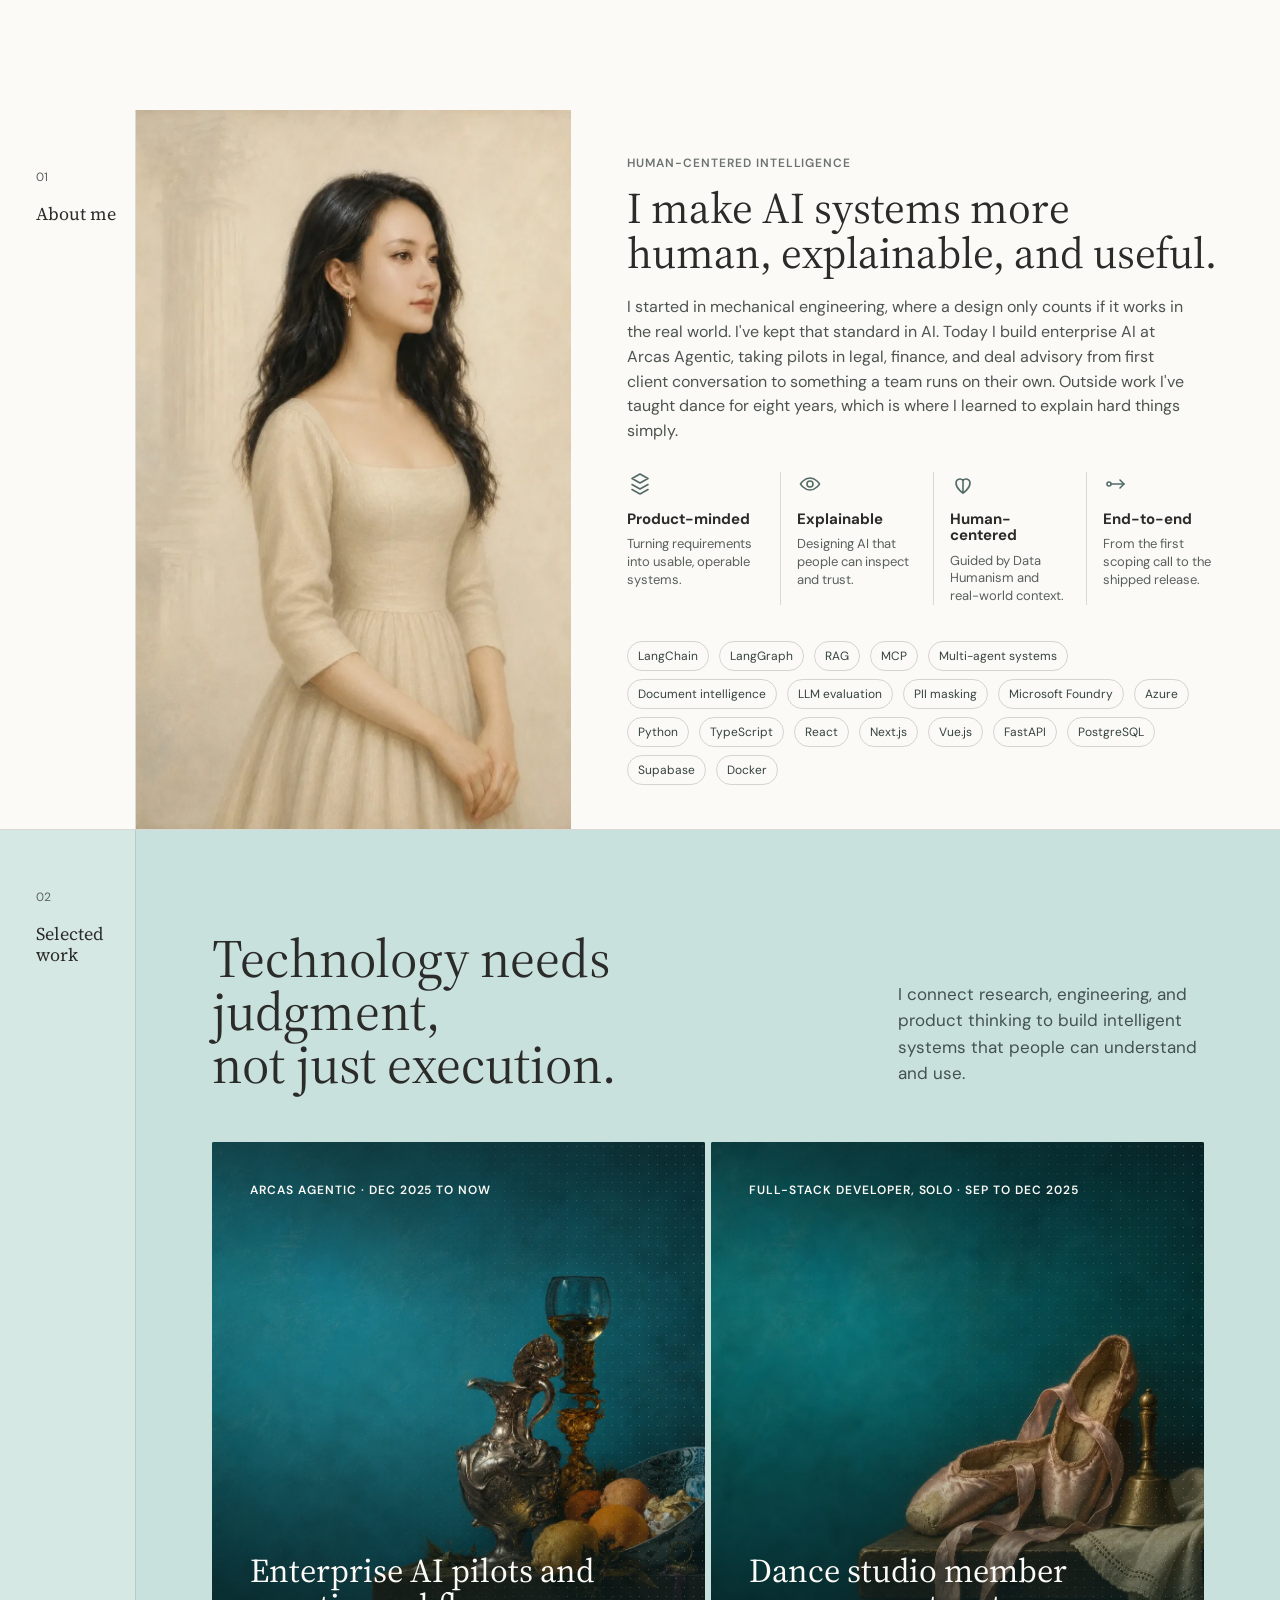
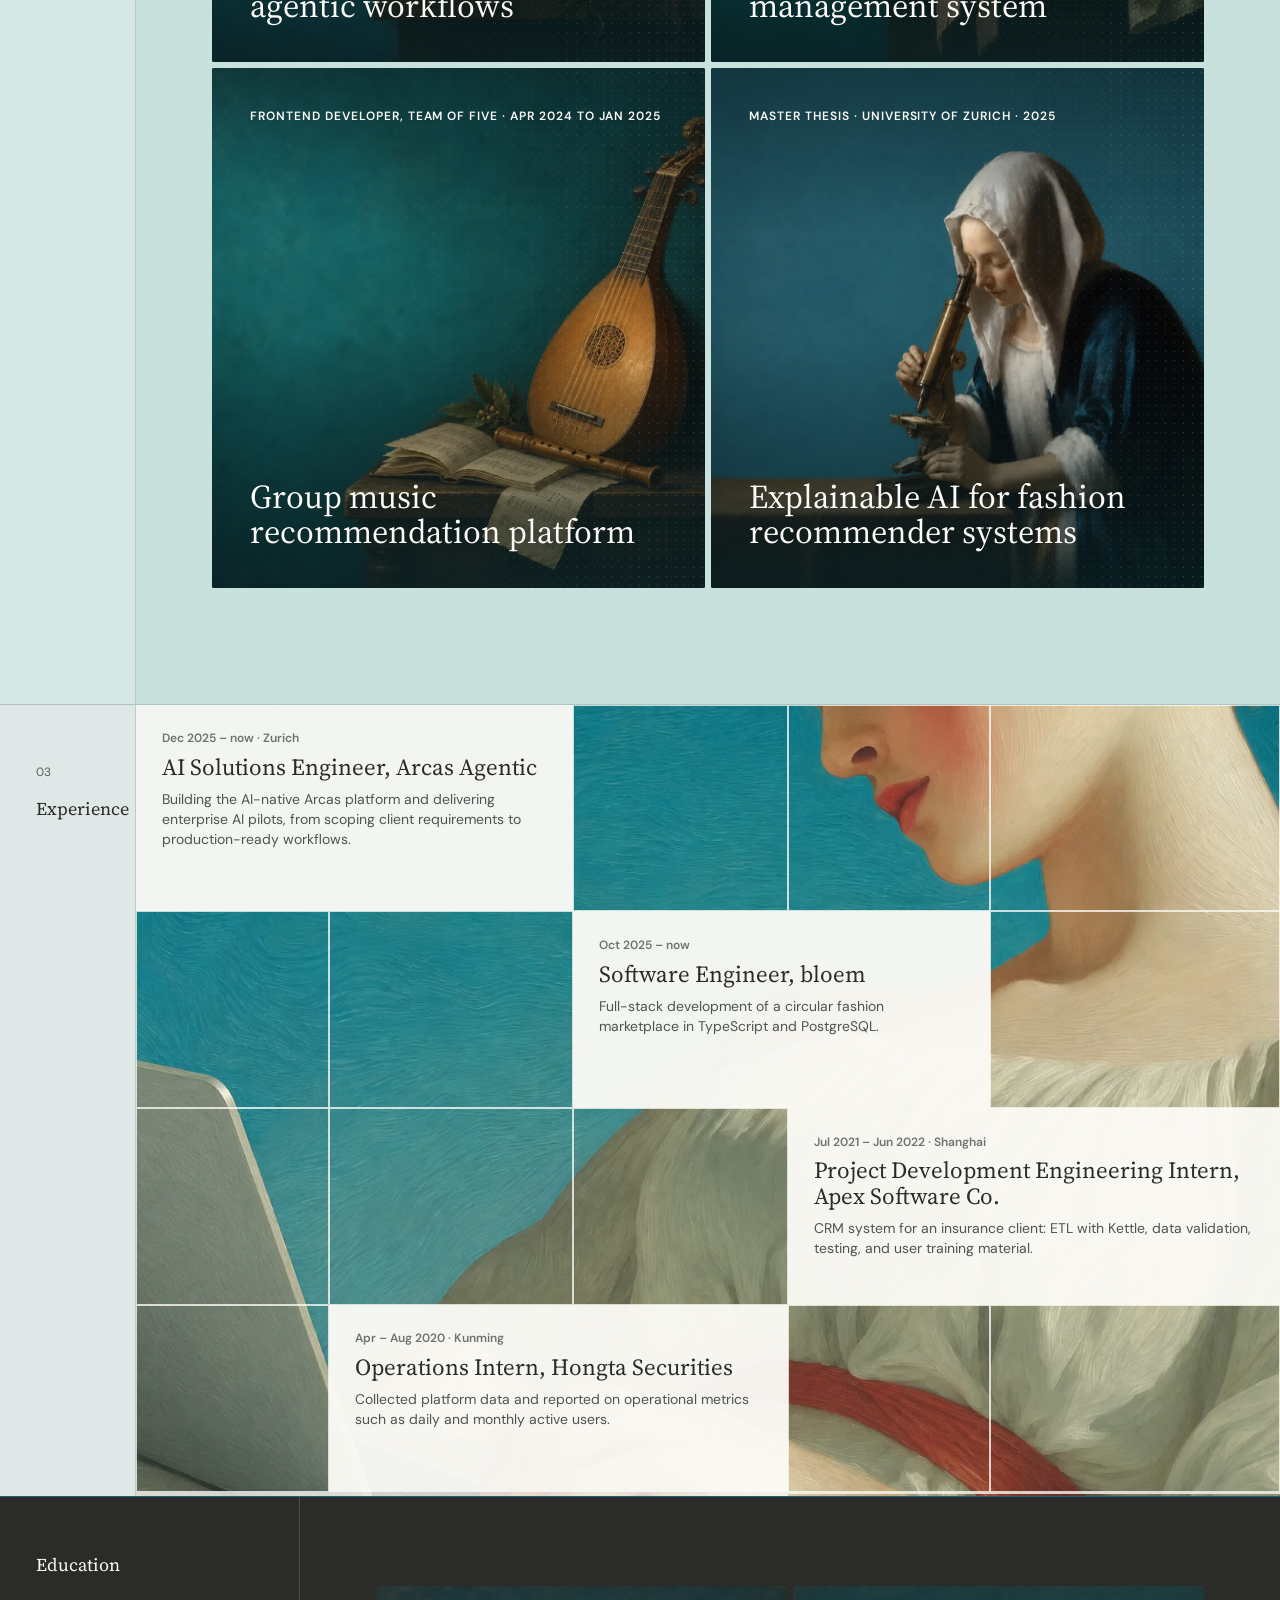
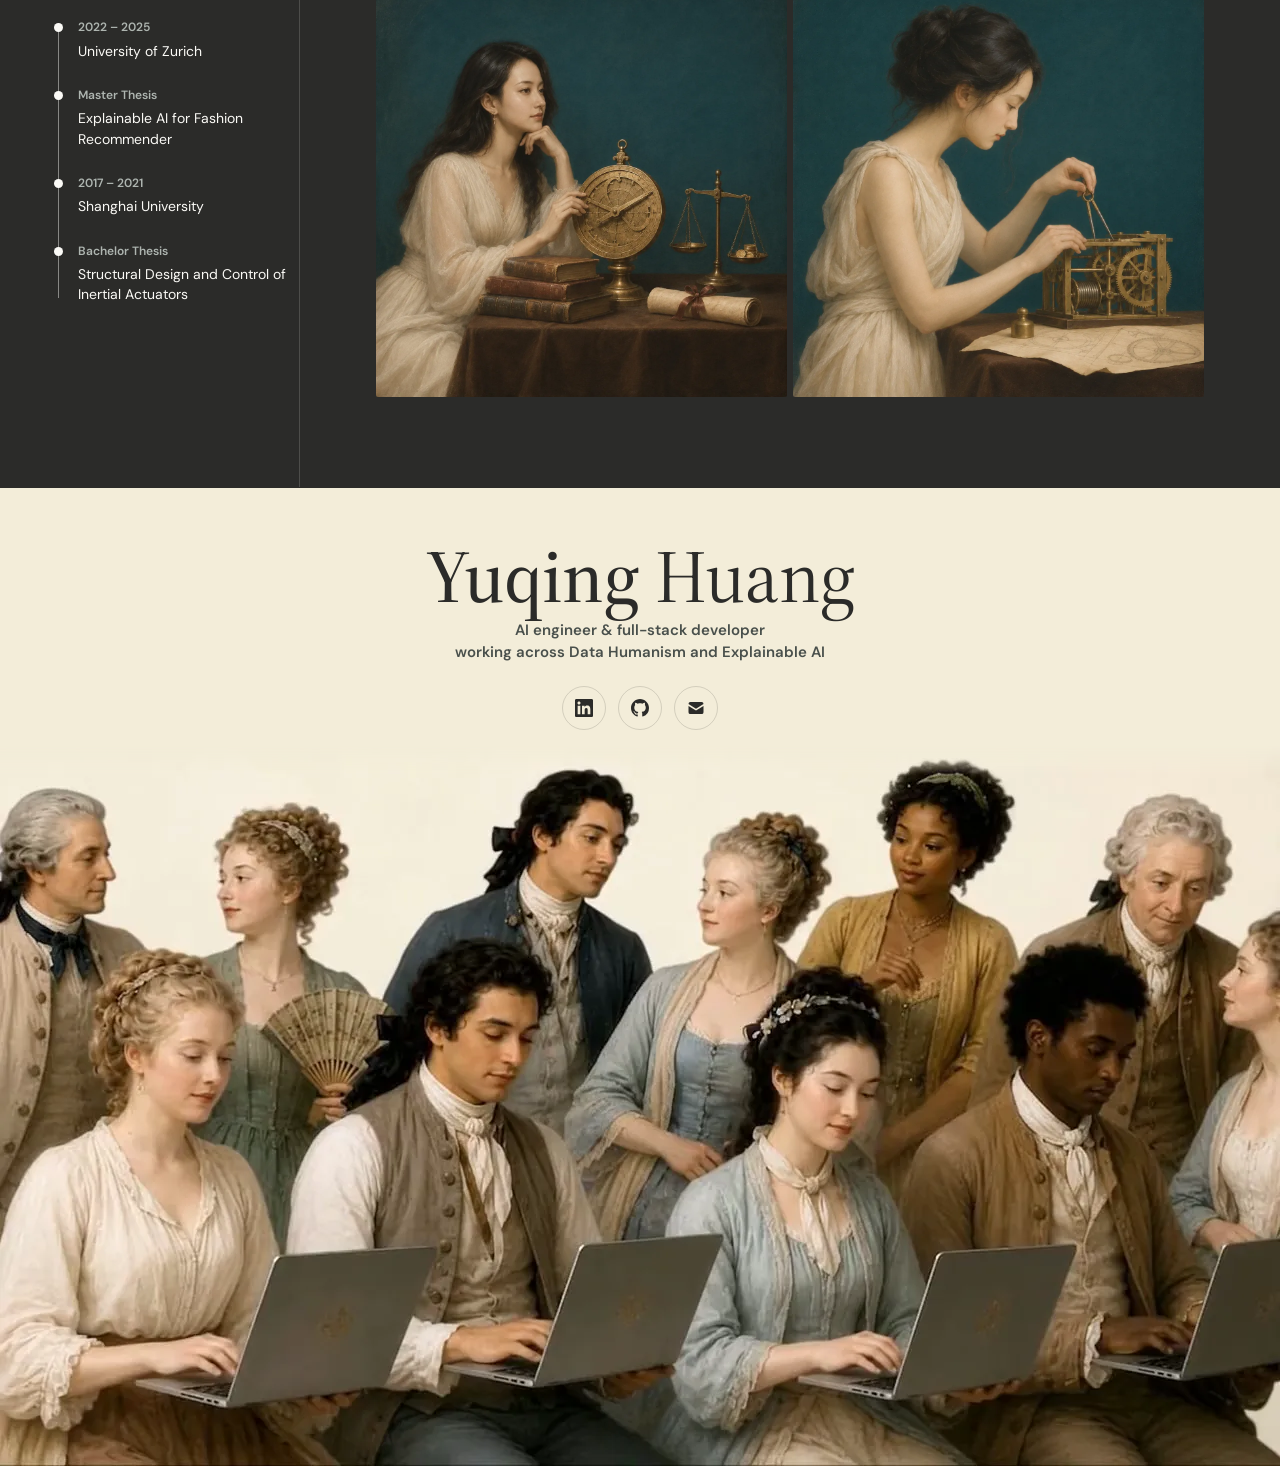
==== commit fbc1e4e0: "feat: animated footer, About entrance and diploma education cards - Footer picture is a seamless loo" ====
--- a/index.html
+++ b/index.html
@@ -94,9 +94,9 @@
             <article>
               <span class="value-icon" aria-hidden="true">
                 <svg viewBox="0 0 24 24">
-                  <path d="M4 6.5 12 2l8 4.5-8 4.5L4 6.5Z" />
-                  <path d="M4 12.5 12 17l8-4.5" />
-                  <path d="M4 17.5 12 22l8-4.5" />
+                  <path pathLength="1" d="M4 6.5 12 2l8 4.5-8 4.5L4 6.5Z" />
+                  <path pathLength="1" d="M4 12.5 12 17l8-4.5" />
+                  <path pathLength="1" d="M4 17.5 12 22l8-4.5" />
                 </svg>
               </span>
               <h3>Product-minded</h3>
@@ -105,8 +105,8 @@
             <article>
               <span class="value-icon" aria-hidden="true">
                 <svg viewBox="0 0 24 24">
-                  <path d="M2.5 12s3.5-6 9.5-6 9.5 6 9.5 6-3.5 6-9.5 6-9.5-6-9.5-6Z" />
-                  <path d="M12 9a3 3 0 1 1 0 6 3 3 0 0 1 0-6Z" />
+                  <path pathLength="1" d="M2.5 12s3.5-6 9.5-6 9.5 6 9.5 6-3.5 6-9.5 6-9.5-6-9.5-6Z" />
+                  <path pathLength="1" d="M12 9a3 3 0 1 1 0 6 3 3 0 0 1 0-6Z" />
                 </svg>
               </span>
               <h3>Explainable</h3>
@@ -115,8 +115,8 @@
             <article>
               <span class="value-icon" aria-hidden="true">
                 <svg viewBox="0 0 24 24">
-                  <path d="M12 21s-7-4.2-7-10a4 4 0 0 1 7-2.6A4 4 0 0 1 19 11c0 5.8-7 10-7 10Z" />
-                  <path d="M12 8.4V21" />
+                  <path pathLength="1" d="M12 21s-7-4.2-7-10a4 4 0 0 1 7-2.6A4 4 0 0 1 19 11c0 5.8-7 10-7 10Z" />
+                  <path pathLength="1" d="M12 8.4V21" />
                 </svg>
               </span>
               <h3>Human-centered</h3>
@@ -125,9 +125,9 @@
             <article>
               <span class="value-icon" aria-hidden="true">
                 <svg viewBox="0 0 24 24">
-                  <path d="M3 12a2 2 0 1 0 4 0 2 2 0 1 0-4 0Z" />
-                  <path d="M7 12h13" />
-                  <path d="m16 8 4 4-4 4" />
+                  <path pathLength="1" d="M3 12a2 2 0 1 0 4 0 2 2 0 1 0-4 0Z" />
+                  <path pathLength="1" d="M7 12h13" />
+                  <path pathLength="1" d="m16 8 4 4-4 4" />
                 </svg>
               </span>
               <h3>End-to-end</h3>
@@ -271,17 +271,19 @@
           <article class="work-card reveal" tabindex="0">
             <img src="./assets/education-master.webp" width="1254" height="1254" loading="lazy" decoding="async" alt="Yuqing beside a brass astrolabe, books and a balance scale" />
             <div>
-              <h2>MSc in Computer Science</h2>
-              <p class="meta">University of Zurich · 2022 – 2025</p>
-              <p>Major in Data Science with a minor in Banking and Finance, plus additional Bachelor Informatik coursework.</p>
+              <p class="meta">University of Zurich</p>
+              <h2>Master of Science<br /><em>in Computer Science</em></h2>
+              <p>Major in Data Science · Minor in Banking and Finance</p>
+              <p class="meta">2022 – 2025</p>
             </div>
           </article>
           <article class="work-card reveal" tabindex="0">
             <img src="./assets/education-bachelor.webp" width="1254" height="1254" loading="lazy" decoding="async" alt="Yuqing adjusting a brass clockwork mechanism with dividers" />
             <div>
-              <h2>BEng in Mechanical Engineering</h2>
-              <p class="meta">Shanghai University · 2017 – 2021</p>
-              <p>Built an engineering foundation through mechanical systems, structural design, and control of inertial actuators.</p>
+              <p class="meta">Shanghai University</p>
+              <h2>Bachelor of Engineering<br /><em>in Mechanical Engineering</em></h2>
+              <p>Mechanical systems · Structural design · Control</p>
+              <p class="meta">2017 – 2021</p>
             </div>
           </article>
         </div>
@@ -300,7 +302,7 @@
         </div>
         <a class="pill pill-light footer-resume" href="./assets/Yuqing_Huang_Resume.pdf" target="_blank" rel="noopener">Resume <span aria-hidden="true">→</span></a>
       </div>
-      <img class="footer-people" src="./assets/footer-community.webp" width="1600" height="800" loading="lazy" decoding="async" alt="A diverse group of people working on laptops" />
+      <video class="footer-people" src="./assets/footer-loop.mp4" poster="./assets/footer-poster.webp" width="1280" height="720" muted loop playsinline preload="none" aria-label="A group of people in 18th-century dress working on laptops"></video>
     </footer>
 
     <script src="./script.js"></script>
--- a/styles.css
+++ b/styles.css
@@ -348,17 +348,22 @@
 }
 
 .about {
-  grid-template-columns: var(--rail) minmax(390px, 42vw) minmax(0, 1fr);
-  min-height: clamp(660px, 92svh, 760px);
+  /* A narrower portrait leaves the text wide enough for four values in a row, which keeps the section short. */
+  grid-template-columns: var(--rail) minmax(340px, min(34vw, 620px)) minmax(0, 1fr);
+  min-height: clamp(600px, 80svh, 720px);
   background: var(--paper);
 }
 
 .about-art {
+  position: relative;
   min-height: 0;
   overflow: hidden;
 }
 
 .about-art img {
+  /* Out of flow, so the tall portrait cannot stretch the section: the text sets the height. */
+  position: absolute;
+  inset: 0;
   width: 100%;
   height: 100%;
   object-fit: cover;
@@ -372,7 +377,7 @@
 
 .about-copy {
   align-self: center;
-  padding: clamp(34px, 4vw, 62px) clamp(42px, 5vw, 74px);
+  padding: clamp(28px, 3vw, 48px) clamp(36px, 4.4vw, 68px);
 }
 
 .eyebrow {
@@ -397,7 +402,7 @@
 
 .about-copy h2 {
   max-width: 14em;
-  font-size: clamp(40px, 4vw, 56px);
+  font-size: clamp(34px, 3.4vw, 52px);
   line-height: 1.02;
   text-wrap: balance;
 }
@@ -473,6 +478,83 @@
   .values article:nth-child(odd) {
     padding-left: 0;
     border-left: 0;
+  }
+}
+
+/* About entrance. The portrait is unveiled like a cloth drawn off a painting; the text builds in reading order; the value icons draw themselves.
+   Delays come from --d, set per element in script.js. */
+/* The clip sits on the image, not on the observed box: a fully clipped box never
+   counts as on screen, so it would never be revealed. */
+.about-art.reveal {
+  opacity: 1;
+  transform: none;
+}
+
+/* Unveiled from the top down: the top of the picture is what is on screen when it starts. */
+.about-art.reveal img {
+  clip-path: inset(0 0 100% 0);
+  transform: scale(1.14);
+  transition:
+    clip-path 1400ms var(--ease-out),
+    transform 1800ms var(--ease-out);
+}
+
+.about-art.reveal.is-visible img {
+  clip-path: inset(0);
+  transform: scale(1);
+}
+
+.about:hover .about-art.is-visible img {
+  transform: scale(1.018);
+}
+
+.about-copy.reveal {
+  opacity: 1;
+  transform: none;
+}
+
+.about-copy > .eyebrow,
+.about-copy h2 .word,
+.about-copy > p:not(.eyebrow),
+.values article,
+.skills li {
+  opacity: 0;
+  transform: translateY(14px);
+  transition:
+    opacity 620ms ease var(--d, 0ms),
+    transform 620ms var(--ease-out) var(--d, 0ms);
+}
+
+.about-copy h2 .word {
+  display: inline-block;
+}
+
+.about-copy.is-visible > .eyebrow,
+.about-copy.is-visible h2 .word,
+.about-copy.is-visible > p:not(.eyebrow),
+.about-copy.is-visible .values article,
+.about-copy.is-visible .skills li {
+  opacity: 1;
+  transform: none;
+}
+
+.value-icon path {
+  stroke-dasharray: 1;
+  stroke-dashoffset: 1;
+  transition: stroke-dashoffset 900ms var(--ease-out) calc(var(--d, 0ms) + 200ms);
+}
+
+.about-copy.is-visible .value-icon path {
+  stroke-dashoffset: 0;
+}
+
+.values article:hover .value-icon path {
+  animation: icon-draw 800ms var(--ease-out);
+}
+
+@keyframes icon-draw {
+  from {
+    stroke-dashoffset: 1;
   }
 }
 
@@ -835,15 +917,19 @@
     filter 500ms ease;
 }
 
+/* The open card reads like a diploma: everything centred, institution on top,
+   the degree in serif, a short rule, then the detail and the years. */
 .work-card > div {
   position: relative;
   z-index: 2;
   display: flex;
   flex-direction: column;
-  justify-content: flex-end;
-  padding: clamp(28px, 3.2vw, 46px);
+  align-items: center;
+  justify-content: center;
+  padding: clamp(24px, 3vw, 44px);
   background: var(--seafoam-deep);
   color: var(--ink);
+  text-align: center;
   transform: translateY(101%);
   transition: transform 620ms var(--ease-out);
 }
@@ -862,22 +948,49 @@
 }
 
 .work-card h2 {
-  font-size: clamp(23px, 2.2vw, 32px);
-  line-height: 1.05;
+  margin: 14px 0 0;
+  font-size: clamp(22px, 2.3vw, 34px);
+  line-height: 1.1;
+}
+
+.work-card h2 em {
+  font-style: italic;
+}
+
+.work-card h2::after {
+  content: "";
+  display: block;
+  width: 44px;
+  height: 1px;
+  margin: 18px auto 0;
+  background: currentColor;
 }
 
 .work-card p {
-  max-width: 520px;
-  margin: 14px 0 0;
+  max-width: 30em;
+  margin: 16px 0 0;
   color: #3f4d49;
-  font-size: 15px;
+  font-size: 14px;
   line-height: 1.5;
 }
 
 .work-card .meta {
+  margin: 0;
   color: #364340;
-  font-size: 13px;
+  font-size: 12px;
   font-weight: 600;
+  letter-spacing: 0.1em;
+  text-transform: uppercase;
+}
+
+.work-card p + .meta {
+  margin-top: 12px;
+}
+
+.diploma-logo {
+  width: auto;
+  height: clamp(34px, 4vw, 52px);
+  margin-bottom: 16px;
 }
 
 .skills {
@@ -910,7 +1023,7 @@
 .skills li {
   display: inline-flex;
   width: fit-content;
-  margin: 14px 6px 0 0;
+  margin: 8px 6px 0 0;
   padding: 5px 10px;
   border: 1px solid rgba(43, 43, 41, 0.18);
   border-radius: 999px;
@@ -927,7 +1040,8 @@
   justify-items: center;
   overflow: hidden;
   padding-top: clamp(42px, 6vh, 64px);
-  background: var(--paper);
+  /* The clip's own background colour, so the picture has no visible edge. */
+  background: #f3edd9;
   text-align: center;
 }
 
@@ -990,16 +1104,19 @@
 }
 
 .footer-people {
-  align-self: end;
+  /* A video ignores a percentage height in an auto-sized grid row, so it is stretched instead. */
+  align-self: stretch;
   justify-self: center;
   width: 100vw;
   max-width: none;
-  height: 100%;
+  height: auto;
   min-height: 420px;
   margin-top: 16px;
   object-fit: cover;
-  object-position: center 24%;
+  object-position: center top;
   pointer-events: none;
+  /* The clip's cream varies slightly across the frame; a short fade hides the difference. */
+  mask-image: linear-gradient(180deg, transparent, #000 28px);
 }
 
 /* Above the fold: plain CSS entrance, so the hero never depends on the scroll observer. */
@@ -1067,7 +1184,7 @@
   }
 
   .about {
-    grid-template-columns: var(--rail) minmax(360px, 40vw) minmax(0, 1fr);
+    grid-template-columns: var(--rail) minmax(280px, 32vw) minmax(0, 1fr);
   }
 
   .about-copy {
@@ -1221,12 +1338,12 @@
 
   .footer {
     min-height: 760px;
-    grid-template-rows: auto auto minmax(390px, 1fr);
+    grid-template-rows: auto minmax(390px, 1fr);
   }
 
   .footer-people {
     min-height: 390px;
-    object-position: center 28%;
+    object-position: center top;
   }
 }
 
@@ -1320,10 +1437,9 @@
 
   .footer-people {
     width: 150vw;
-    height: 100%;
     min-height: 370px;
     object-fit: cover;
-    object-position: center 24%;
+    object-position: center top;
   }
 }
 
